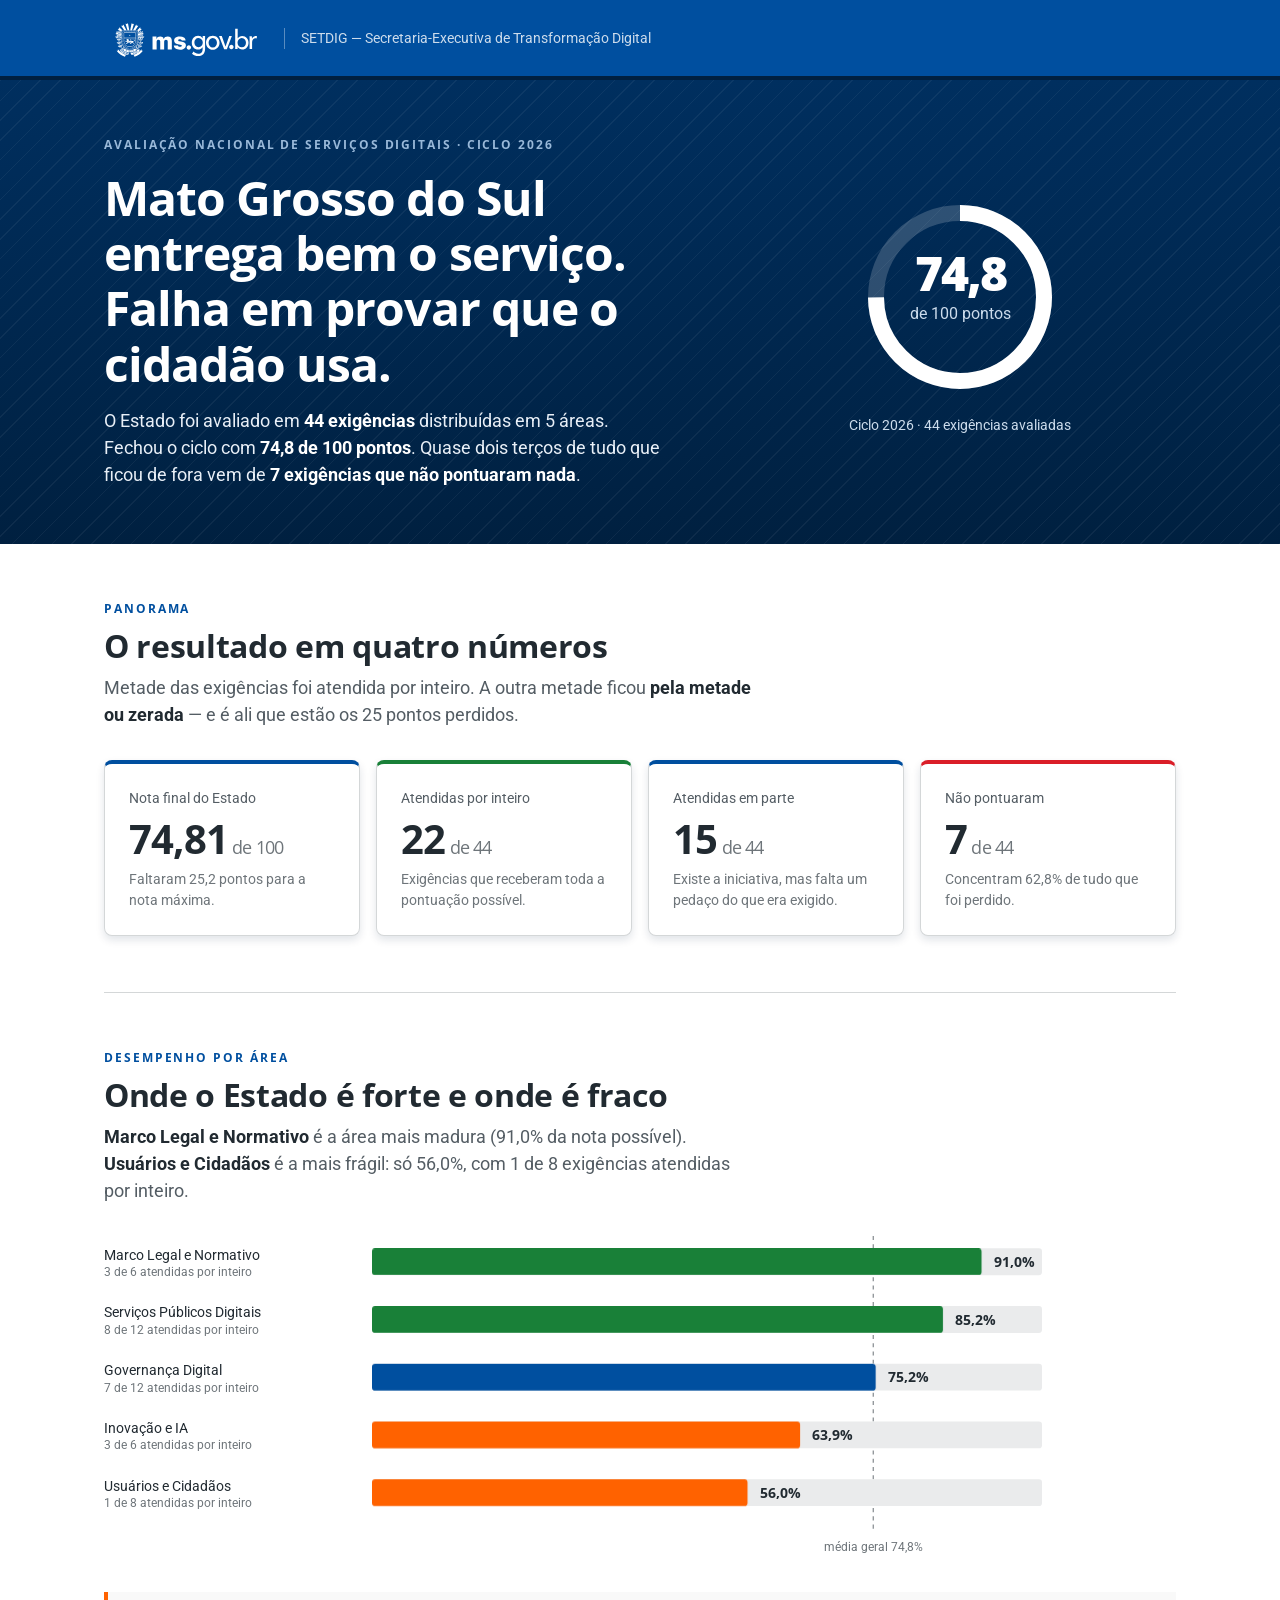
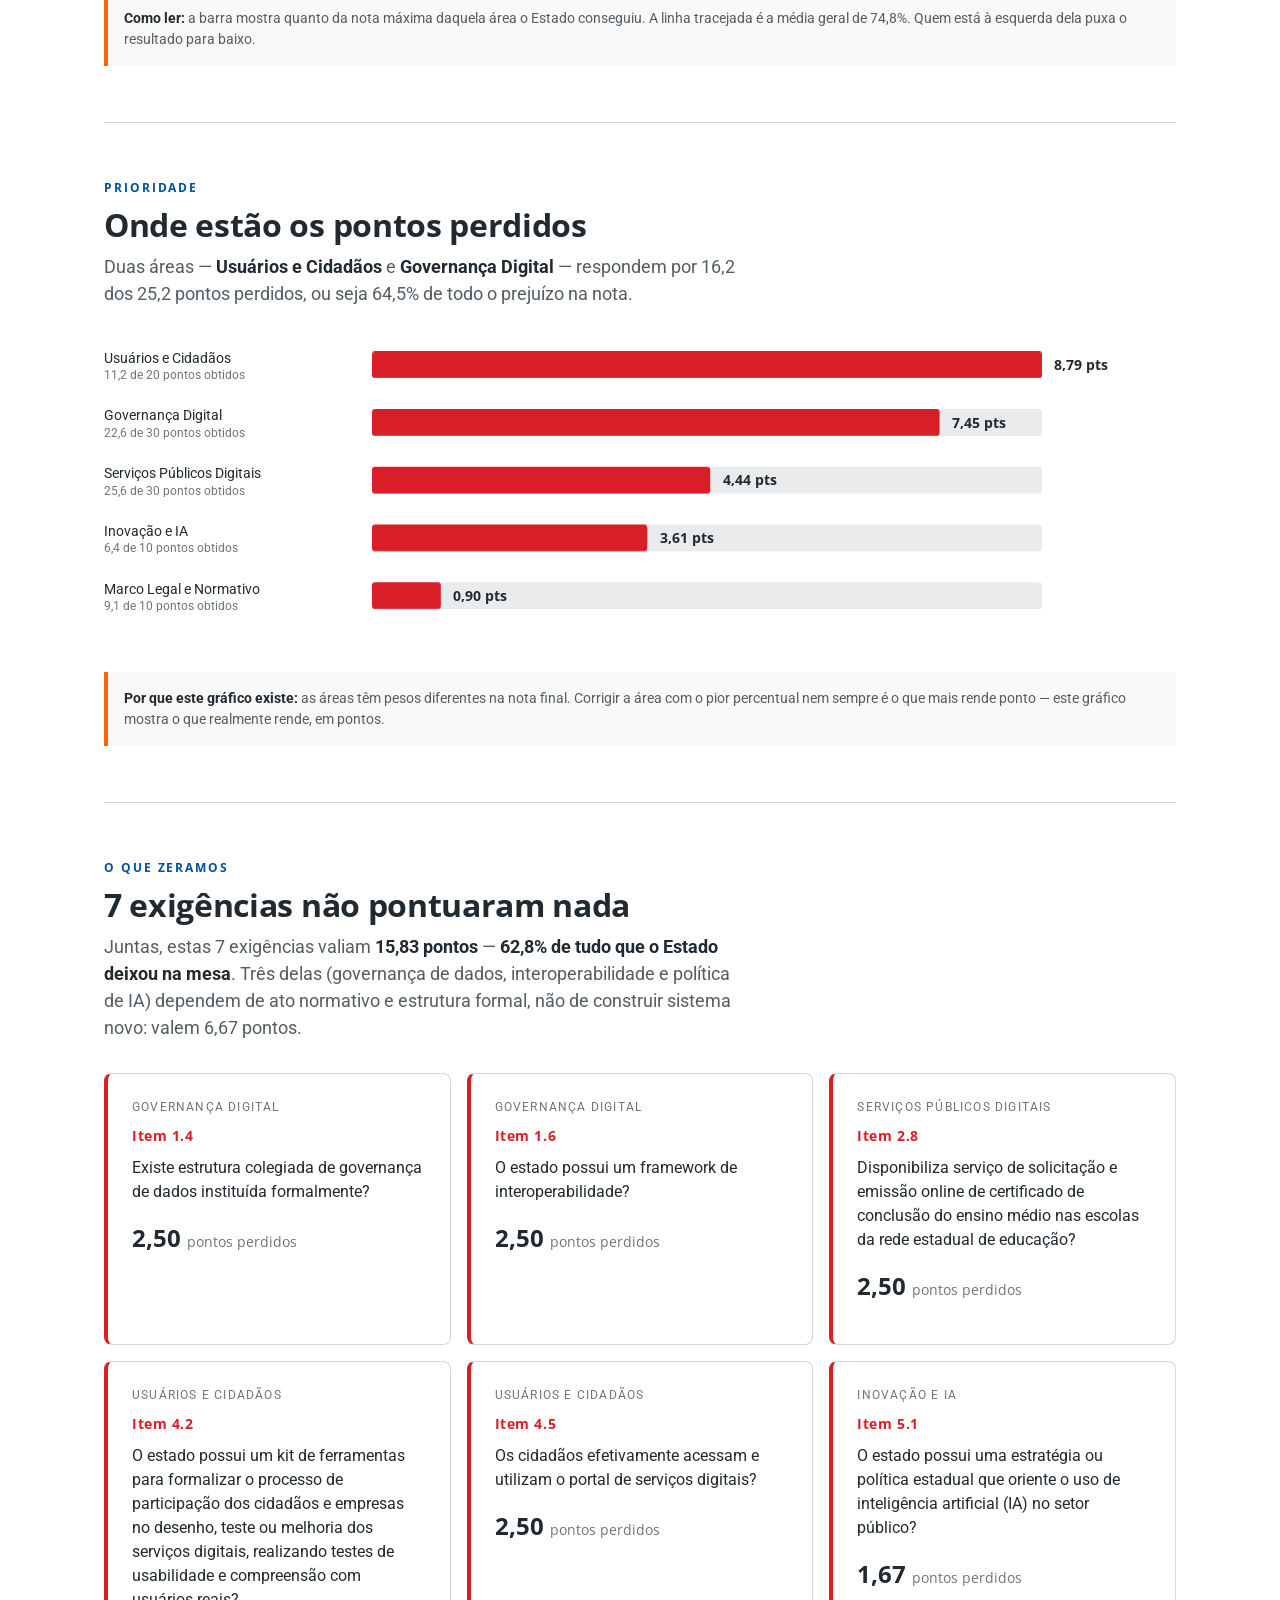
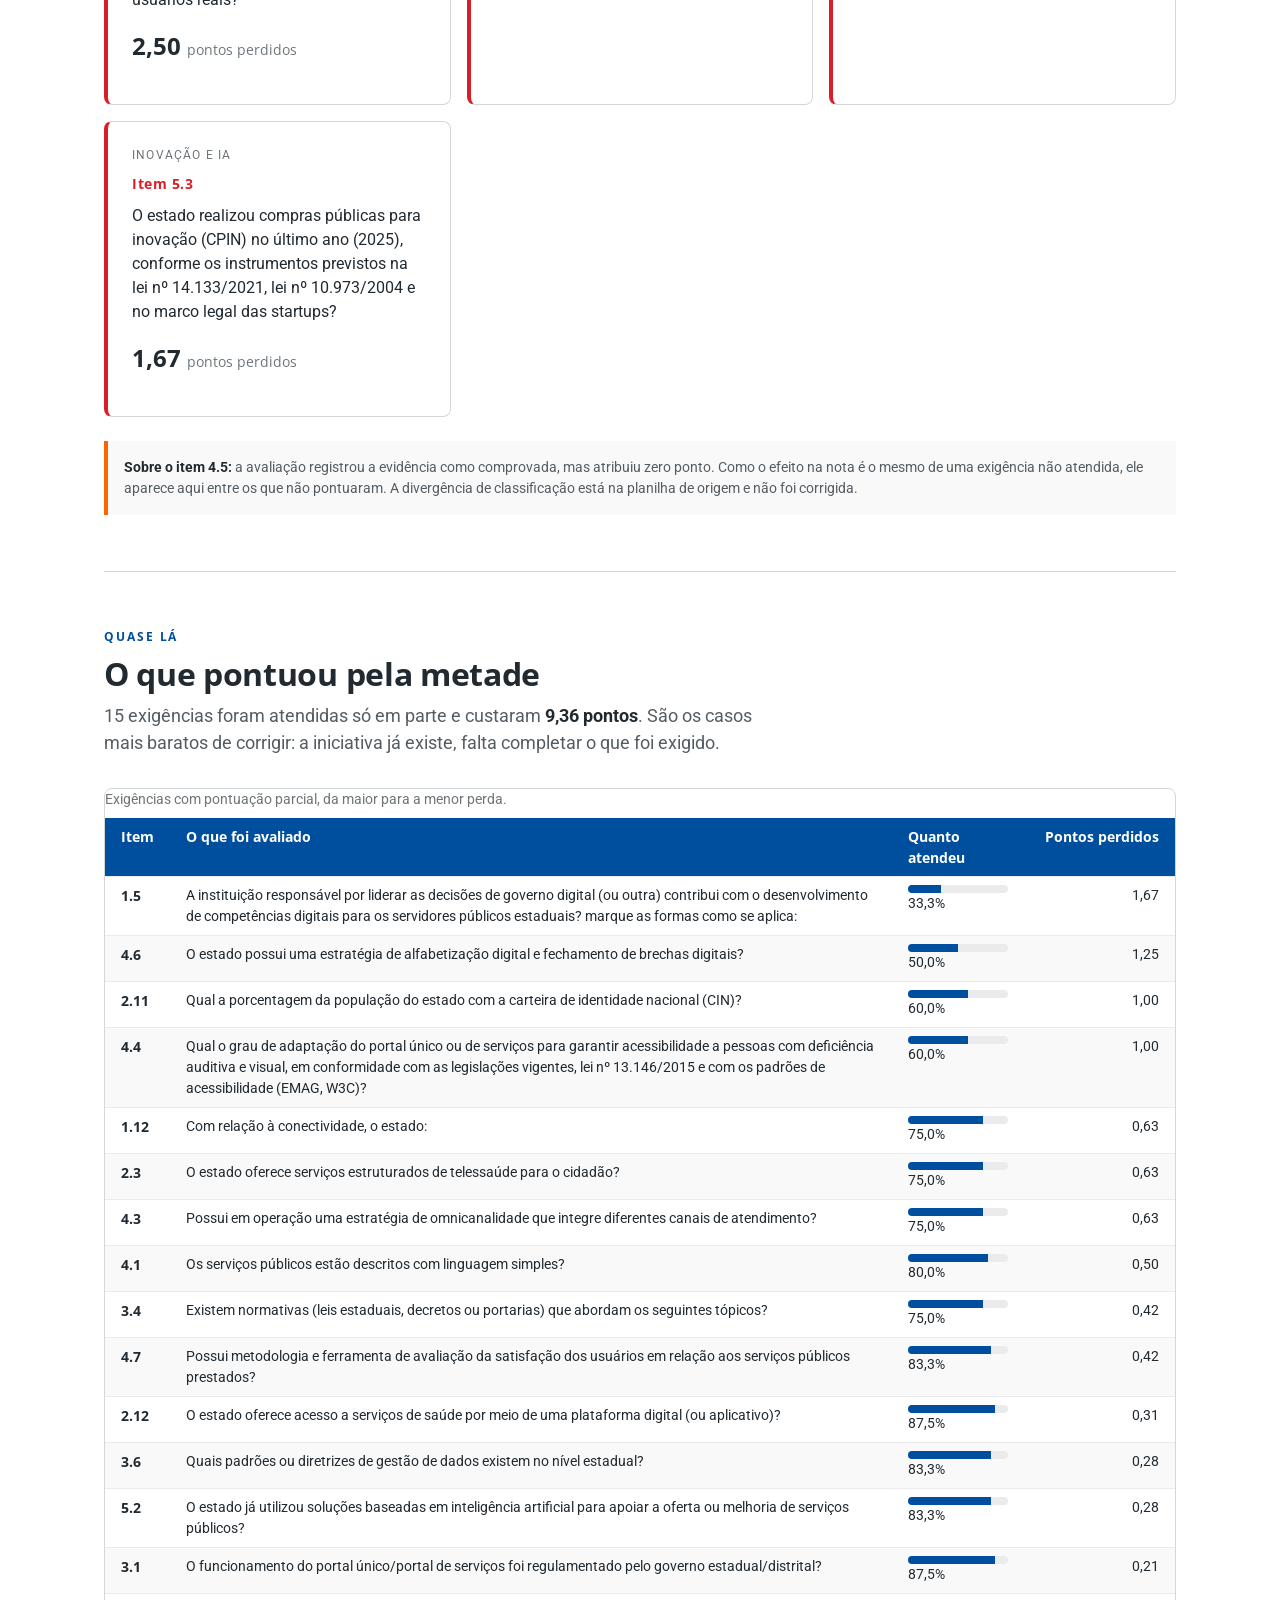
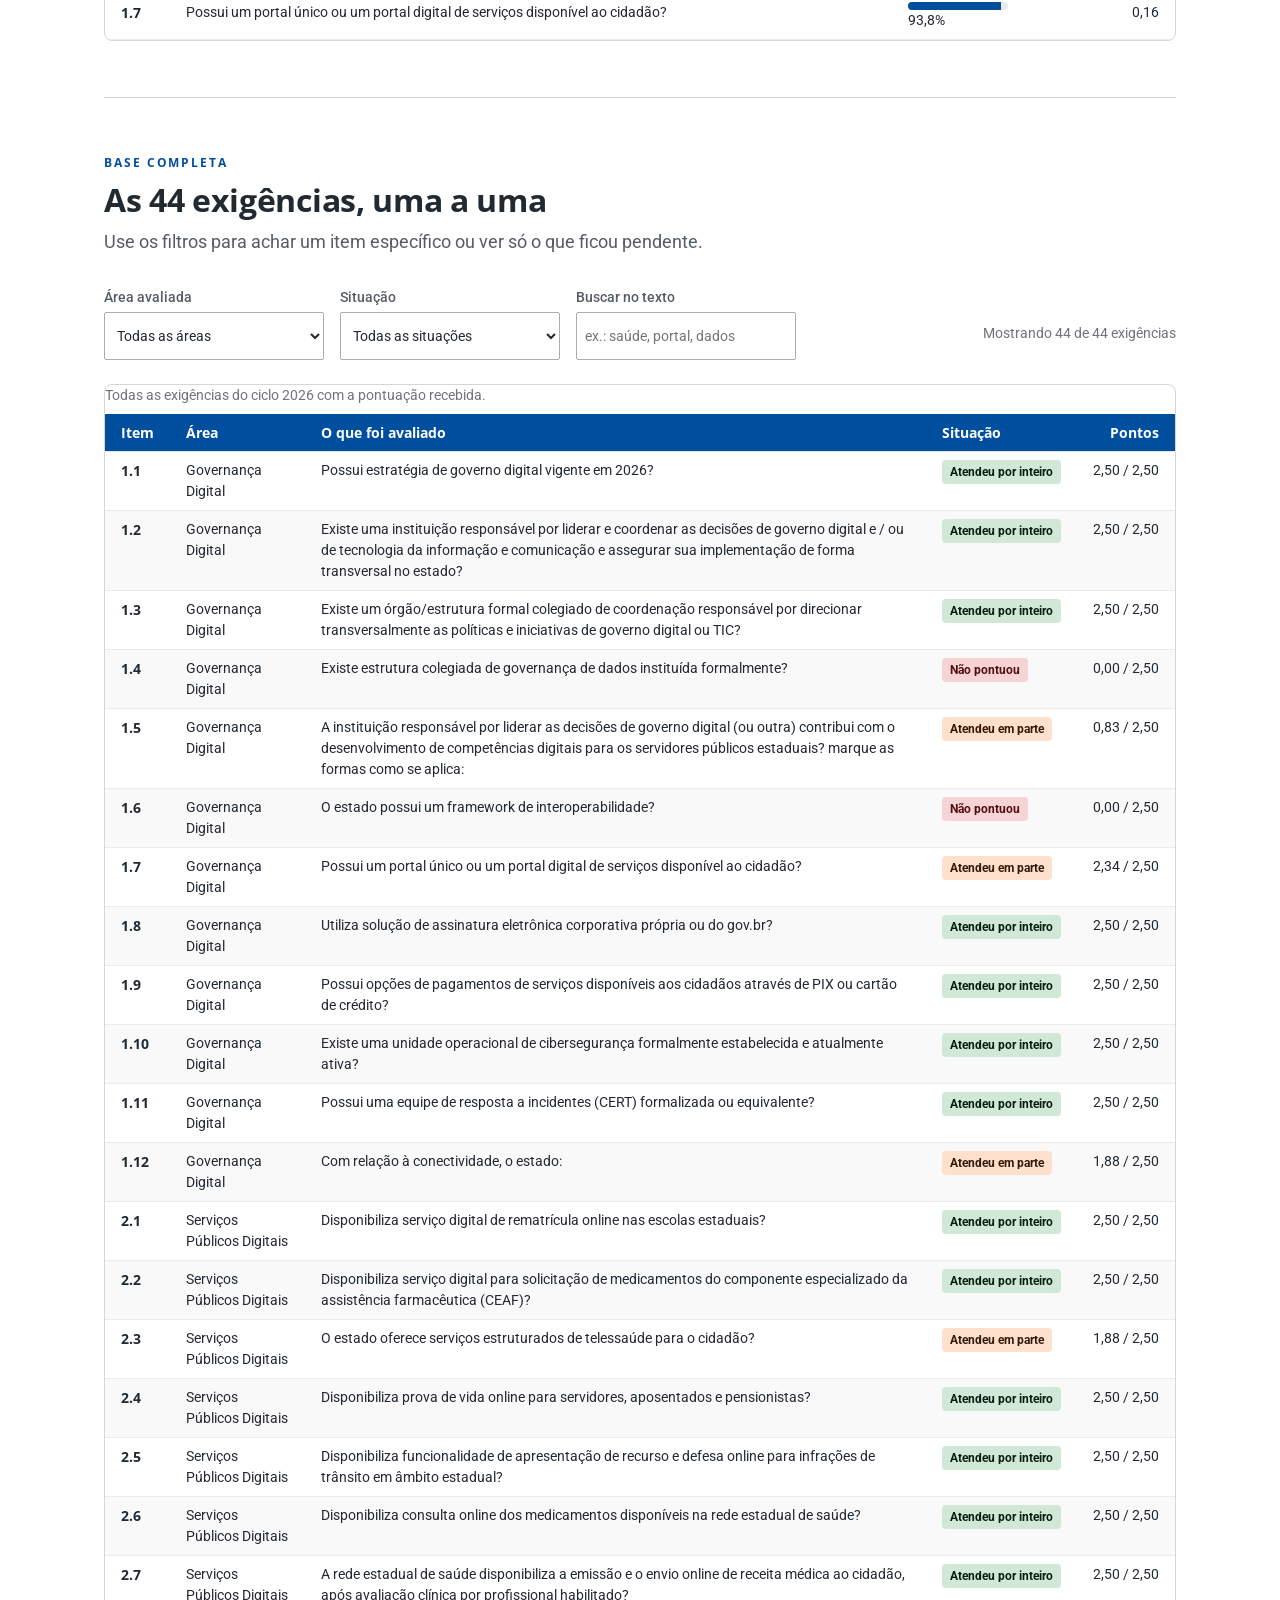
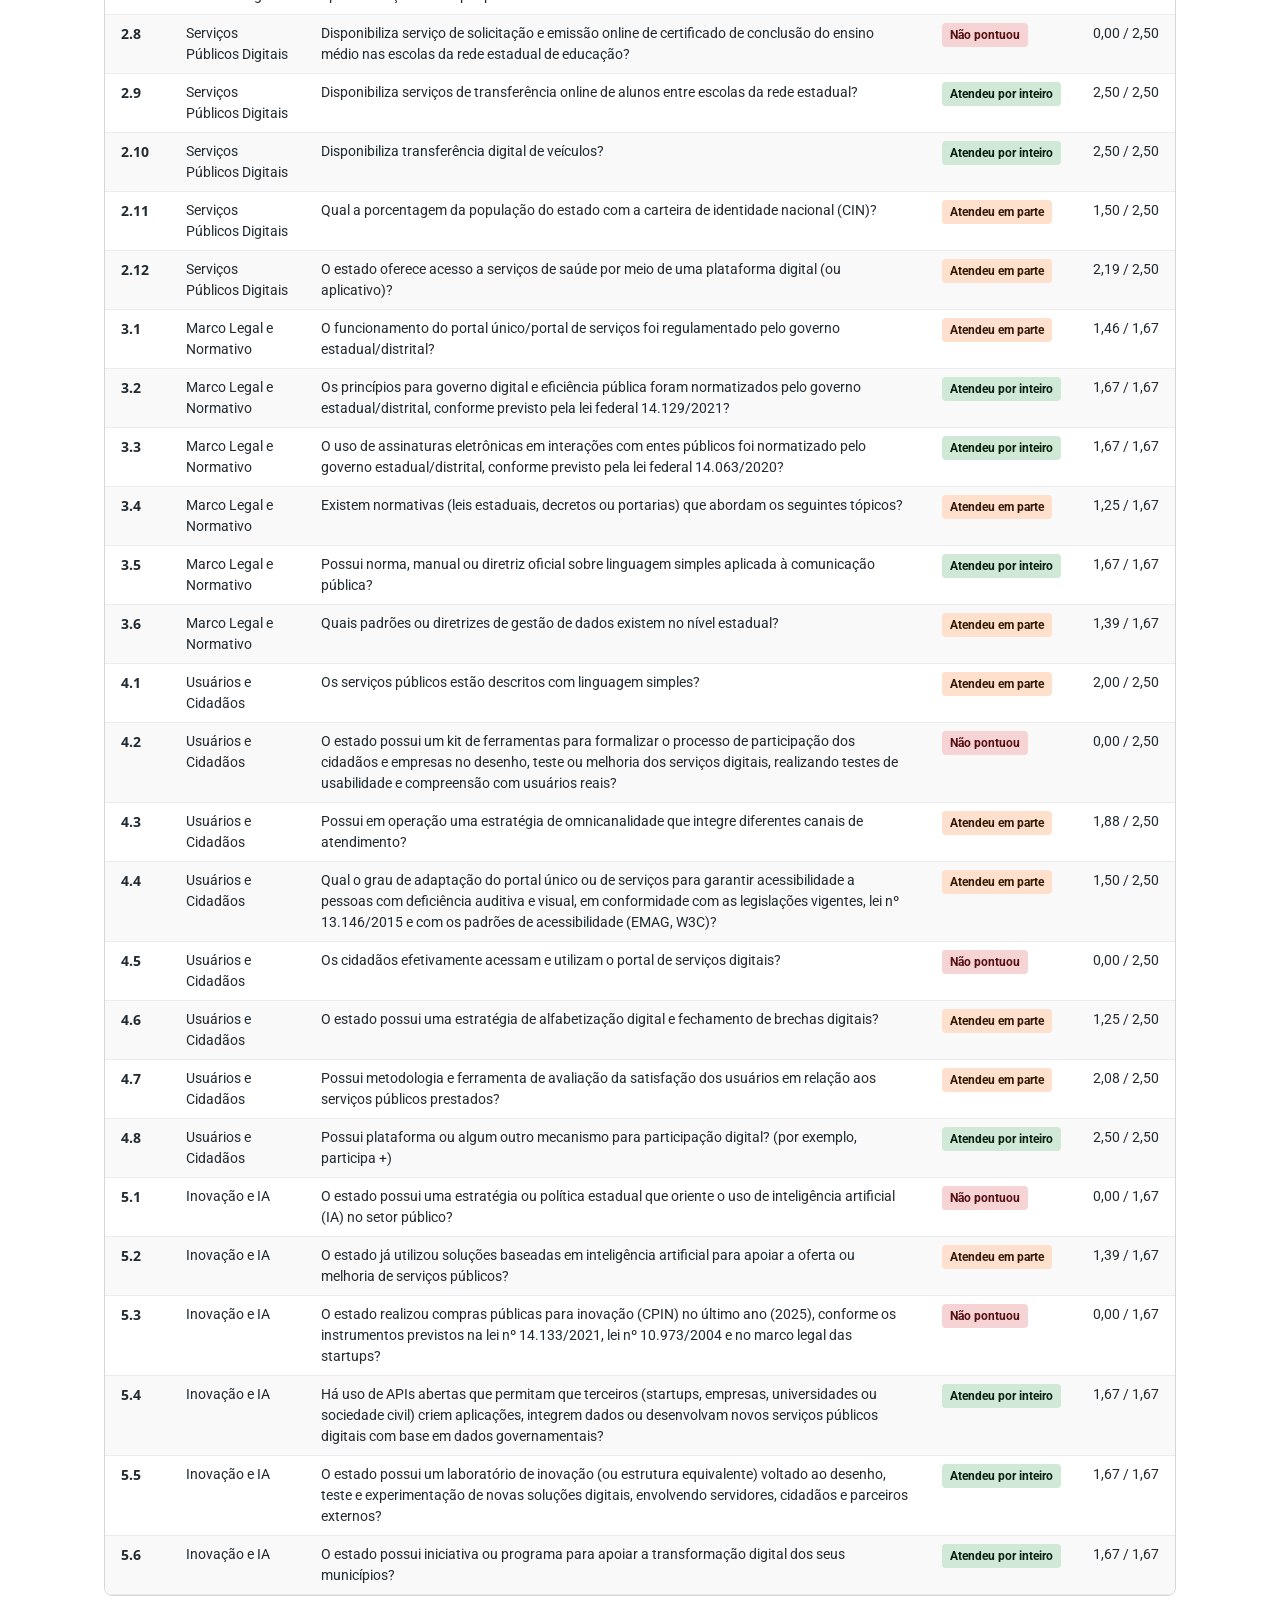
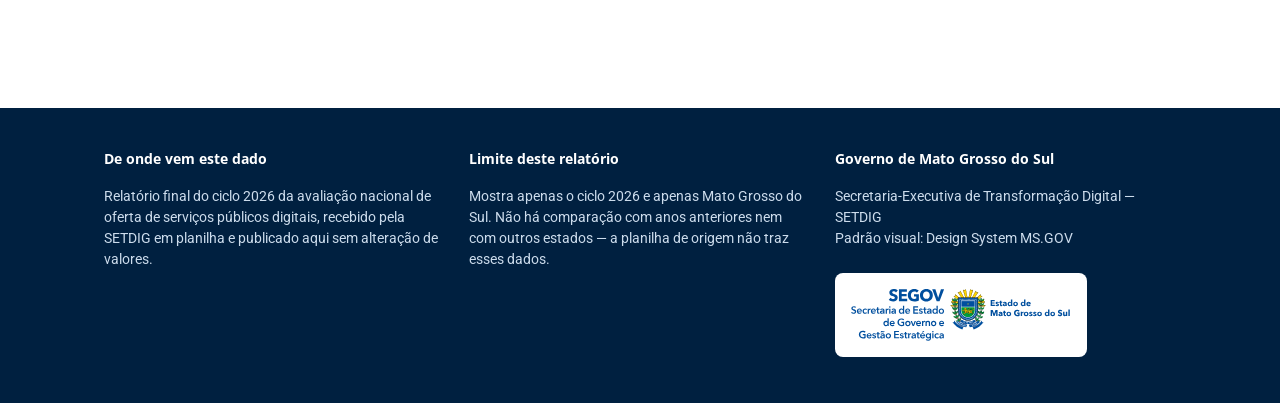
==== index.html @ 5c8b01cf "feat: aplica marcas oficiais do Estado no relatorio Insere a marca do Governo de MS (versao branca) " ====
<!DOCTYPE html>
<html lang="pt-BR">
<head>
<meta charset="utf-8">
<meta name="viewport" content="width=device-width, initial-scale=1">
<title>Serviços digitais de MS em 2026 — resultado por dimensão</title>
<meta name="description" content="Como Mato Grosso do Sul foi avaliado em 2026 no índice de oferta de serviços públicos digitais: nota por dimensão, o que ficou zerado e onde os pontos foram perdidos.">
<link rel="preconnect" href="https://fonts.googleapis.com">
<link rel="preconnect" href="https://fonts.gstatic.com" crossorigin>
<link href="https://fonts.googleapis.com/css2?family=Open+Sans:wght@400;600;700;800&family=Roboto:wght@400;500;700&display=swap" rel="stylesheet">
<link rel="stylesheet" href="assets/styles.css">
</head>
<body>

<a class="skip" href="#conteudo">Ir para o conteúdo</a>

<div class="gov">
  <div class="wrap">
    <img class="logo-ms" src="assets/logo-ms-horizontal.svg"
         alt="Governo do Estado de Mato Grosso do Sul" width="347" height="110">
    <span class="org">SETDIG — Secretaria-Executiva de Transformação Digital</span>
  </div>
</div>

<header class="hero">
  <div class="wrap">
    <div>
      <p class="eyebrow">Avaliação nacional de serviços digitais · Ciclo 2026</p>
      <h1>Mato Grosso do Sul entrega bem o serviço. Falha em provar que o cidadão usa.</h1>
      <p class="lede">O Estado foi avaliado em <strong>44 exigências</strong> distribuídas em 5 áreas.
        Fechou o ciclo com <strong>74,8 de 100 pontos</strong>. Quase dois terços de tudo que ficou de fora
        vem de <strong>7 exigências que não pontuaram nada</strong>.</p>
    </div>
    <div class="score" id="score"></div>
  </div>
</header>

<main id="conteudo" class="wrap">

  <section aria-labelledby="h-panorama">
    <div class="sec-head">
      <p class="kicker">Panorama</p>
      <h2 id="h-panorama">O resultado em quatro números</h2>
      <p class="anchor">Metade das exigências foi atendida por inteiro. A outra metade
        ficou <strong>pela metade ou zerada</strong> — e é ali que estão os 25 pontos perdidos.</p>
    </div>
    <div class="kpis" id="kpis"></div>
  </section>

  <section aria-labelledby="h-dim">
    <div class="sec-head">
      <p class="kicker">Desempenho por área</p>
      <h2 id="h-dim">Onde o Estado é forte e onde é fraco</h2>
      <p class="anchor" id="anchor-dim"></p>
    </div>
    <div id="chart-aproveitamento"></div>
    <p class="note"><strong>Como ler:</strong> a barra mostra quanto da nota máxima daquela área o Estado
      conseguiu. A linha tracejada é a média geral de 74,8%. Quem está à esquerda dela puxa o resultado para baixo.</p>
  </section>

  <section aria-labelledby="h-perda">
    <div class="sec-head">
      <p class="kicker">Prioridade</p>
      <h2 id="h-perda">Onde estão os pontos perdidos</h2>
      <p class="anchor" id="anchor-perda"></p>
    </div>
    <div id="chart-perda"></div>
    <p class="note"><strong>Por que este gráfico existe:</strong> as áreas têm pesos diferentes na nota final.
      Corrigir a área com o pior percentual nem sempre é o que mais rende ponto — este gráfico mostra o que
      realmente rende, em pontos.</p>
  </section>

  <section aria-labelledby="h-zeros">
    <div class="sec-head">
      <p class="kicker">O que zeramos</p>
      <h2 id="h-zeros">7 exigências não pontuaram nada</h2>
      <p class="anchor" id="anchor-zeros"></p>
    </div>
    <div class="zeros" id="zeros"></div>
    <p class="note" id="nota-zeros"></p>
  </section>

  <section aria-labelledby="h-parciais">
    <div class="sec-head">
      <p class="kicker">Quase lá</p>
      <h2 id="h-parciais">O que pontuou pela metade</h2>
      <p class="anchor" id="anchor-parciais"></p>
    </div>
    <div class="table-scroll">
      <table>
        <caption>Exigências com pontuação parcial, da maior para a menor perda.</caption>
        <thead>
          <tr>
            <th scope="col">Item</th>
            <th scope="col">O que foi avaliado</th>
            <th scope="col">Quanto atendeu</th>
            <th scope="col" class="n">Pontos perdidos</th>
          </tr>
        </thead>
        <tbody id="parciais"></tbody>
      </table>
    </div>
  </section>

  <section aria-labelledby="h-todos">
    <div class="sec-head">
      <p class="kicker">Base completa</p>
      <h2 id="h-todos">As 44 exigências, uma a uma</h2>
      <p class="anchor">Use os filtros para achar um item específico ou ver só o que ficou pendente.</p>
    </div>

    <div class="filters">
      <div class="field">
        <label for="f-dim">Área avaliada</label>
        <select id="f-dim"><option value="">Todas as áreas</option></select>
      </div>
      <div class="field">
        <label for="f-status">Situação</label>
        <select id="f-status">
          <option value="">Todas as situações</option>
          <option value="cheio">Atendeu por inteiro</option>
          <option value="parcial">Atendeu em parte</option>
          <option value="zerado">Não pontuou</option>
        </select>
      </div>
      <div class="field">
        <label for="f-busca">Buscar no texto</label>
        <input id="f-busca" type="search" placeholder="ex.: saúde, portal, dados">
      </div>
      <p class="count" id="contador" role="status"></p>
    </div>

    <div class="table-scroll">
      <table>
        <caption>Todas as exigências do ciclo 2026 com a pontuação recebida.</caption>
        <thead>
          <tr>
            <th scope="col">Item</th>
            <th scope="col">Área</th>
            <th scope="col">O que foi avaliado</th>
            <th scope="col">Situação</th>
            <th scope="col" class="n">Pontos</th>
          </tr>
        </thead>
        <tbody id="todos"></tbody>
      </table>
    </div>
  </section>

</main>

<footer>
  <div class="wrap cols">
    <div>
      <p><strong>De onde vem este dado</strong></p>
      <p>Relatório final do ciclo 2026 da avaliação nacional de oferta de serviços públicos digitais,
        recebido pela SETDIG em planilha e publicado aqui sem alteração de valores.</p>
    </div>
    <div>
      <p><strong>Limite deste relatório</strong></p>
      <p>Mostra apenas o ciclo 2026 e apenas Mato Grosso do Sul. Não há comparação com anos anteriores
        nem com outros estados — a planilha de origem não traz esses dados.</p>
    </div>
    <div>
      <p><strong>Governo de Mato Grosso do Sul</strong></p>
      <p>Secretaria-Executiva de Transformação Digital — SETDIG<br>
        Padrão visual: Design System MS.GOV</p>
      <p class="plaque">
        <img src="assets/logo-segov.svg" alt="SEGOV — Secretaria de Estado de Governo e Gestão Estratégica"
             width="402" height="95">
      </p>
    </div>
  </div>
</footer>

<script src="assets/app.js"></script>
</body>
</html>
---- assets/styles.css ----
/* ============================================================
   IOSPD/ABEPTIC 2026 - MS
   Tokens do Design System MS.GOV v2.0.0 (SGD/SETDIG)
   ============================================================ */

:root {
  /* Marca */
  --primary-100: #CCDCEC;
  --primary-200: #99B9D9;
  --primary-300: #6695C5;
  --primary-500: #004F9F;
  --primary-600: #002F5F;
  --primary-700: #002040;

  /* Superficies e texto */
  --bg-default: #FFFFFF;
  --bg-muted: #F9F9F9;
  --bg-subtle: #EAEBEC;
  --content-primary: #212A31;
  --content-secondary: #545D64;
  --content-tertiary: #6E757A;
  --border-default: #D4D7D8;
  --border-strong: #A9AEB1;

  /* Semanticas */
  --success: #198038;
  --warning: #FF6200;
  --error: #DA1E28;
  --info: #067BCC;
  --focus: #0D99F7;

  /* Tipografia */
  --font-display: "Open Sans", system-ui, sans-serif;
  --font-body: "Roboto", system-ui, sans-serif;

  /* Elevacao e forma */
  --shadow-4: 0 4px 8px rgba(0, 32, 64, .12);
  --shadow-12: 0 12px 24px rgba(0, 32, 64, .18);
  --radius-btn: 4px;
  --radius-card: 8px;

  /* Grid */
  --max: 1120px;
}

*, *::before, *::after { box-sizing: border-box; }

html { scroll-behavior: smooth; }

body {
  margin: 0;
  font-family: var(--font-body);
  font-size: 16px;
  line-height: 1.5;
  color: var(--content-primary);
  background: var(--bg-default);
  -webkit-font-smoothing: antialiased;
}

h1, h2, h3, .num { font-family: var(--font-display); font-weight: 700; }
h2 { font-size: 32px; line-height: 1.25; margin: 0 0 8px; letter-spacing: -.01em; }
h3 { font-size: 20px; line-height: 1.4; margin: 0 0 8px; }
p { margin: 0 0 16px; }

a { color: var(--primary-500); }
a:focus-visible, button:focus-visible, input:focus-visible, select:focus-visible, [tabindex]:focus-visible {
  outline: 3px solid var(--focus);
  outline-offset: 2px;
}

.wrap { max-width: var(--max); margin: 0 auto; padding: 0 24px; }

.skip {
  position: absolute; left: -9999px; top: 0; z-index: 10;
  background: var(--primary-700); color: #fff; padding: 8px 16px;
}
.skip:focus { left: 8px; top: 8px; }

/* ---------- Faixa institucional ---------- */
.gov {
  background: var(--primary-500);
  color: #fff;
  border-bottom: 4px solid var(--primary-700);
}
.gov .wrap {
  min-height: 72px; padding-top: 12px; padding-bottom: 12px;
  display: flex; align-items: center; gap: 16px; flex-wrap: wrap;
}
/* A marca do Estado ja vem em branco no arquivo - fica sobre o azul institucional. */
.logo-ms { height: 52px; width: auto; display: block; }
.gov .org {
  font-size: 14px; color: var(--primary-100);
  padding-left: 16px; border-left: 1px solid rgba(255, 255, 255, .35);
}

/* ---------- Hero ---------- */
.hero {
  background: linear-gradient(180deg, var(--primary-600) 0%, var(--primary-700) 100%);
  color: #fff;
  position: relative;
  overflow: hidden;
}
.hero::after {
  content: "";
  position: absolute; inset: 0;
  background-image: repeating-linear-gradient(-45deg, rgba(255,255,255,.05) 0 1px, transparent 1px 14px);
  pointer-events: none;
}
.hero .wrap {
  position: relative; z-index: 1;
  padding-top: 56px; padding-bottom: 56px;
  display: grid; grid-template-columns: minmax(0, 1.35fr) minmax(0, 1fr);
  gap: 56px; align-items: center;
}
.eyebrow {
  font-family: var(--font-display); font-weight: 700; font-size: 12px;
  letter-spacing: .16em; text-transform: uppercase; color: var(--primary-200);
  margin: 0 0 16px;
}
.hero h1 {
  font-size: clamp(32px, 4.4vw, 48px); line-height: 1.15;
  margin: 0 0 16px; letter-spacing: -.02em;
}
.hero .lede { font-size: 18px; color: #E8EFF7; margin: 0; max-width: 56ch; }
.hero .lede strong { color: #fff; }

.score { text-align: center; }
.score .ring { display: block; margin: 0 auto; max-width: 100%; height: auto; }
.score .caption { font-size: 14px; color: var(--primary-100); margin: 8px 0 0; }

/* ---------- Secoes ---------- */
section { padding: 56px 0; border-top: 1px solid var(--border-default); }
section:first-of-type { border-top: 0; }
.sec-head { max-width: 72ch; margin-bottom: 32px; }
.sec-head .kicker {
  font-family: var(--font-display); font-weight: 700; font-size: 12px;
  letter-spacing: .16em; text-transform: uppercase; color: var(--primary-500);
  margin: 0 0 8px;
}
.anchor { font-size: 18px; color: var(--content-secondary); margin: 0; }
.anchor strong { color: var(--content-primary); }

.note {
  border-left: 4px solid var(--warning);
  background: var(--bg-muted);
  padding: 16px;
  font-size: 14px; color: var(--content-secondary);
  margin: 24px 0 0;
}
.note strong { color: var(--content-primary); }

/* ---------- KPIs ---------- */
.kpis { display: grid; grid-template-columns: repeat(4, 1fr); gap: 16px; }
.kpi {
  background: var(--bg-default);
  border: 1px solid var(--border-default);
  border-top: 4px solid var(--primary-500);
  border-radius: var(--radius-card);
  padding: 24px;
  box-shadow: var(--shadow-4);
}
.kpi.is-good { border-top-color: var(--success); }
.kpi.is-bad { border-top-color: var(--error); }
.kpi .label { font-size: 14px; color: var(--content-secondary); margin: 0 0 8px; }
.kpi .num { font-size: 40px; line-height: 1.1; letter-spacing: -.02em; display: block; }
.kpi .num small { font-size: 18px; font-weight: 400; color: var(--content-tertiary); }
.kpi .hint { font-size: 14px; color: var(--content-tertiary); margin: 8px 0 0; }

/* ---------- Graficos ---------- */
.chart { width: 100%; height: auto; display: block; }
.chart text { font-family: var(--font-body); }
.chart .lbl { font-size: 14px; fill: var(--content-primary); }
.chart .val { font-family: var(--font-display); font-weight: 700; font-size: 14px; fill: var(--content-primary); }
.chart .sub { font-size: 12px; fill: var(--content-tertiary); }
.chart .track { fill: var(--bg-subtle); }
.chart .ref { stroke: var(--content-tertiary); stroke-width: 1; stroke-dasharray: 4 4; }
.chart .ref-lbl { font-size: 12px; fill: var(--content-tertiary); }

.bar { transform-origin: left center; animation: grow .7s cubic-bezier(.22,.61,.36,1) both; }
@keyframes grow { from { transform: scaleX(0); } to { transform: scaleX(1); } }
@keyframes rise { from { opacity: 0; transform: translateY(12px); } to { opacity: 1; transform: none; } }

.legend { display: flex; flex-wrap: wrap; gap: 16px; margin-top: 16px; font-size: 14px; color: var(--content-secondary); }
.legend span { display: inline-flex; align-items: center; gap: 8px; }
.swatch { width: 14px; height: 14px; border-radius: 2px; display: inline-block; }

/* ---------- Cards dos zerados ---------- */
.zeros { display: grid; grid-template-columns: repeat(auto-fill, minmax(320px, 1fr)); gap: 16px; }
.zero {
  border: 1px solid var(--border-default);
  border-left: 4px solid var(--error);
  border-radius: var(--radius-card);
  padding: 24px; background: var(--bg-default);
}
.zero .code {
  font-family: var(--font-display); font-weight: 700; font-size: 14px;
  color: var(--error); letter-spacing: .04em;
}
.zero .dim { font-size: 12px; text-transform: uppercase; letter-spacing: .1em; color: var(--content-tertiary); margin: 0 0 8px; }
.zero p.q { font-size: 16px; margin: 8px 0 16px; }
.zero .lost { font-family: var(--font-display); font-weight: 700; font-size: 24px; color: var(--content-primary); }
.zero .lost small { font-size: 14px; font-weight: 400; color: var(--content-tertiary); }

/* ---------- Tabelas ---------- */
.table-scroll { overflow-x: auto; border: 1px solid var(--border-default); border-radius: var(--radius-card); }
table { width: 100%; border-collapse: collapse; font-size: 14px; min-width: 720px; }
caption { text-align: left; font-size: 14px; color: var(--content-tertiary); padding: 0 0 8px; }
th, td { padding: 8px 16px; text-align: left; vertical-align: top; border-bottom: 1px solid var(--bg-subtle); }
thead th {
  background: var(--primary-500); color: #fff; font-family: var(--font-display);
  font-weight: 700; font-size: 14px; position: sticky; top: 0;
}
tbody tr:nth-child(even) { background: var(--bg-muted); }
td.n, th.n { text-align: right; font-variant-numeric: tabular-nums; white-space: nowrap; }
td.code { font-family: var(--font-display); font-weight: 700; white-space: nowrap; }

.minibar { display: block; width: 100px; height: 8px; background: var(--bg-subtle); border-radius: 4px; overflow: hidden; }
.minibar i { display: block; height: 100%; background: var(--primary-500); }

.tag {
  display: inline-flex; align-items: center; height: 24px; padding: 0 8px;
  border-radius: var(--radius-btn); font-size: 12px; font-weight: 700;
  font-family: var(--font-body); white-space: nowrap;
}
.tag-cheio { background: #D0E8D6; color: #08210F; }
.tag-parcial { background: #FFE0CC; color: #331A09; }
.tag-zerado { background: #F6D3D5; color: #540F12; }

/* ---------- Filtros ---------- */
.filters { display: flex; flex-wrap: wrap; gap: 16px; margin-bottom: 24px; align-items: flex-end; }
.field { display: flex; flex-direction: column; gap: 4px; }
.field label { font-size: 14px; font-weight: 500; color: var(--content-secondary); }
.field select, .field input {
  height: 48px; min-width: 220px; padding: 0 8px;
  border: 1px solid var(--border-strong); border-radius: 2px;
  font-family: var(--font-body); font-size: 14px; color: var(--content-primary);
  background: #fff;
}
.count { font-size: 14px; color: var(--content-tertiary); margin-left: auto; }

/* ---------- Rodape ---------- */
footer {
  background: var(--primary-700); color: var(--primary-100);
  padding: 40px 0; font-size: 14px; margin-top: 56px;
}
footer strong { color: #fff; font-family: var(--font-display); }
footer a { color: #fff; }
footer .cols { display: grid; grid-template-columns: repeat(auto-fit, minmax(240px, 1fr)); gap: 24px; }
/* O brasao da SEGOV e colorido sobre claro - placa branca garante contraste no rodape azul. */
.plaque {
  background: #fff; border-radius: var(--radius-card);
  padding: 16px; display: inline-block; margin: 8px 0 0; max-width: 100%;
}
.plaque img { display: block; width: 220px; max-width: 100%; height: auto; }

/* ---------- Responsivo ---------- */
@media (max-width: 900px) {
  .hero .wrap { grid-template-columns: 1fr; gap: 32px; padding-top: 40px; padding-bottom: 40px; }
  .logo-ms { height: 40px; }
  .gov .org { padding-left: 0; border-left: 0; }
  .kpis { grid-template-columns: repeat(2, 1fr); }
  h2 { font-size: 24px; }
}
@media (max-width: 560px) {
  .kpis { grid-template-columns: 1fr; }
  .wrap { padding: 0 16px; }
  .count { margin-left: 0; }
  .field { width: 100%; }
  .field select, .field input { min-width: 100%; }
}

@media (prefers-reduced-motion: reduce) {
  *, *::before, *::after { animation-duration: .001ms !important; transition-duration: .001ms !important; }
  html { scroll-behavior: auto; }
}

@media print {
  .gov, footer { -webkit-print-color-adjust: exact; print-color-adjust: exact; }
  .filters { display: none; }
  section { page-break-inside: avoid; }
}
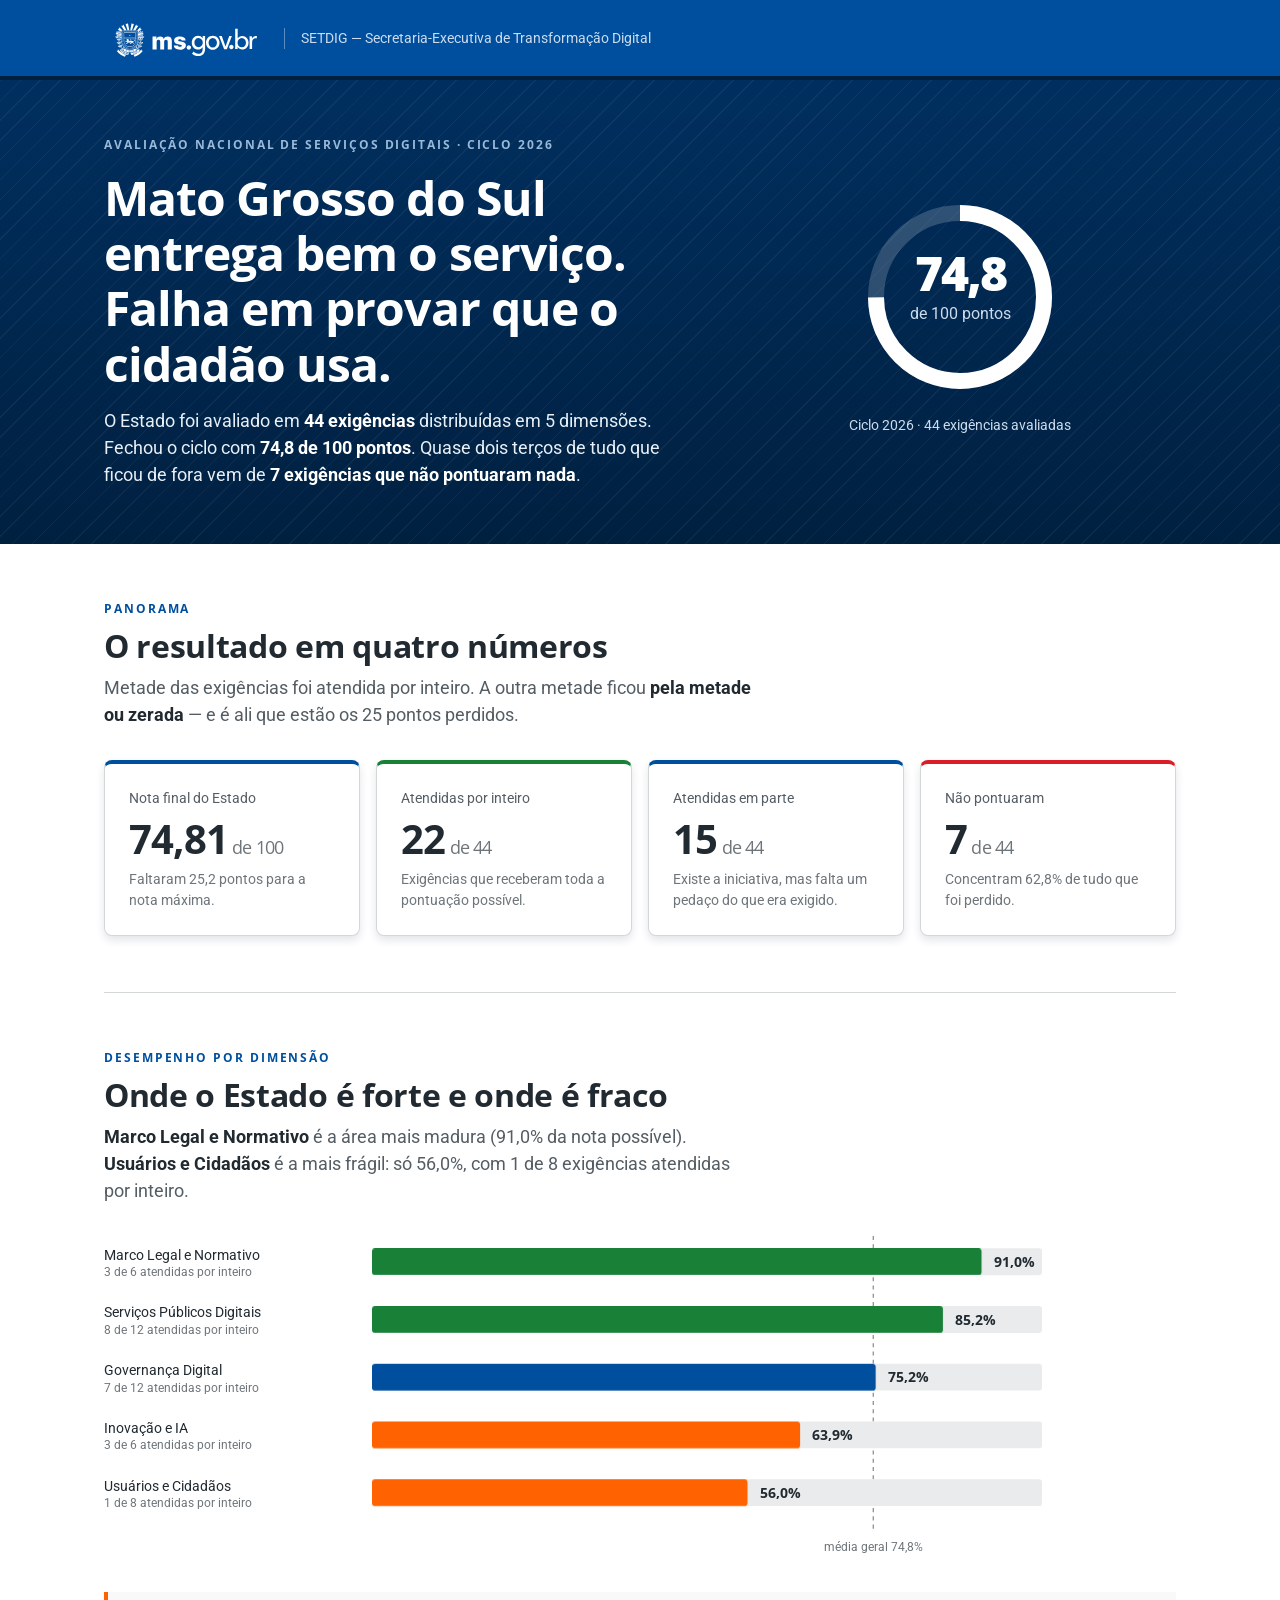
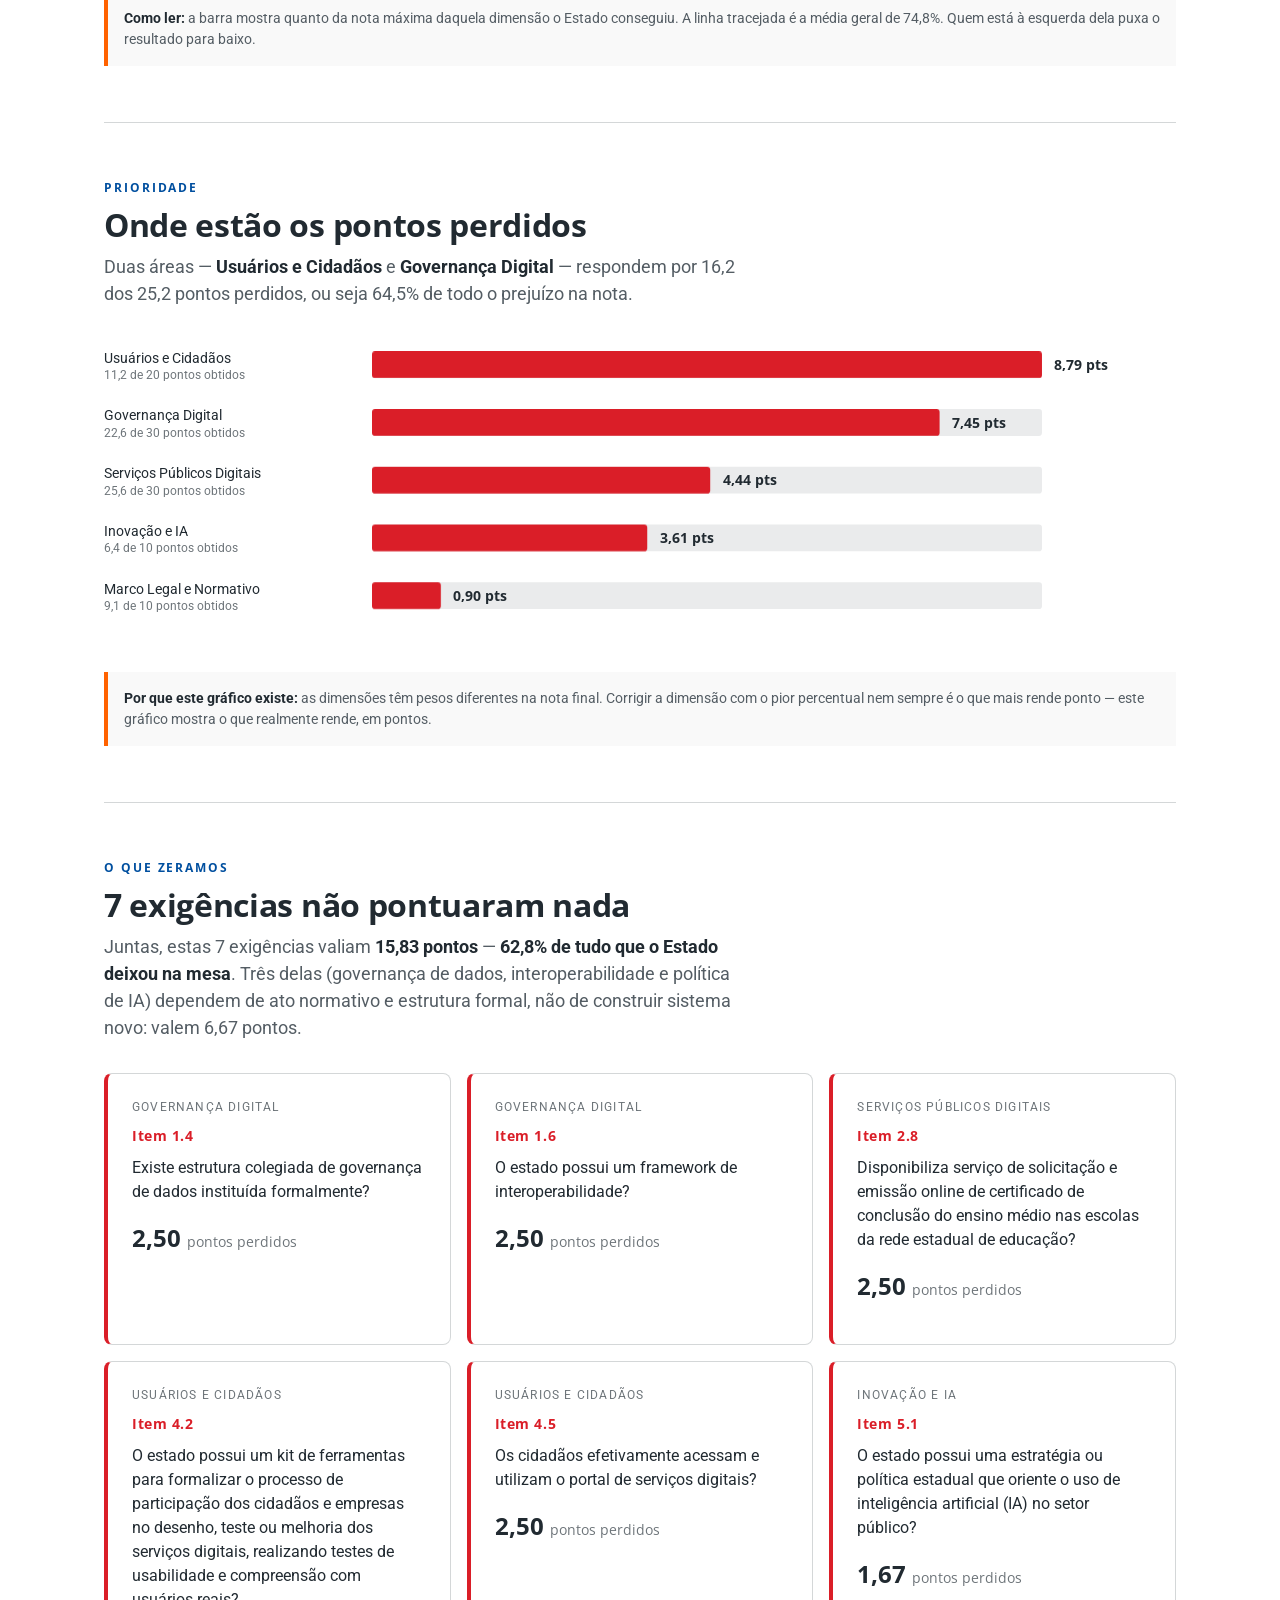
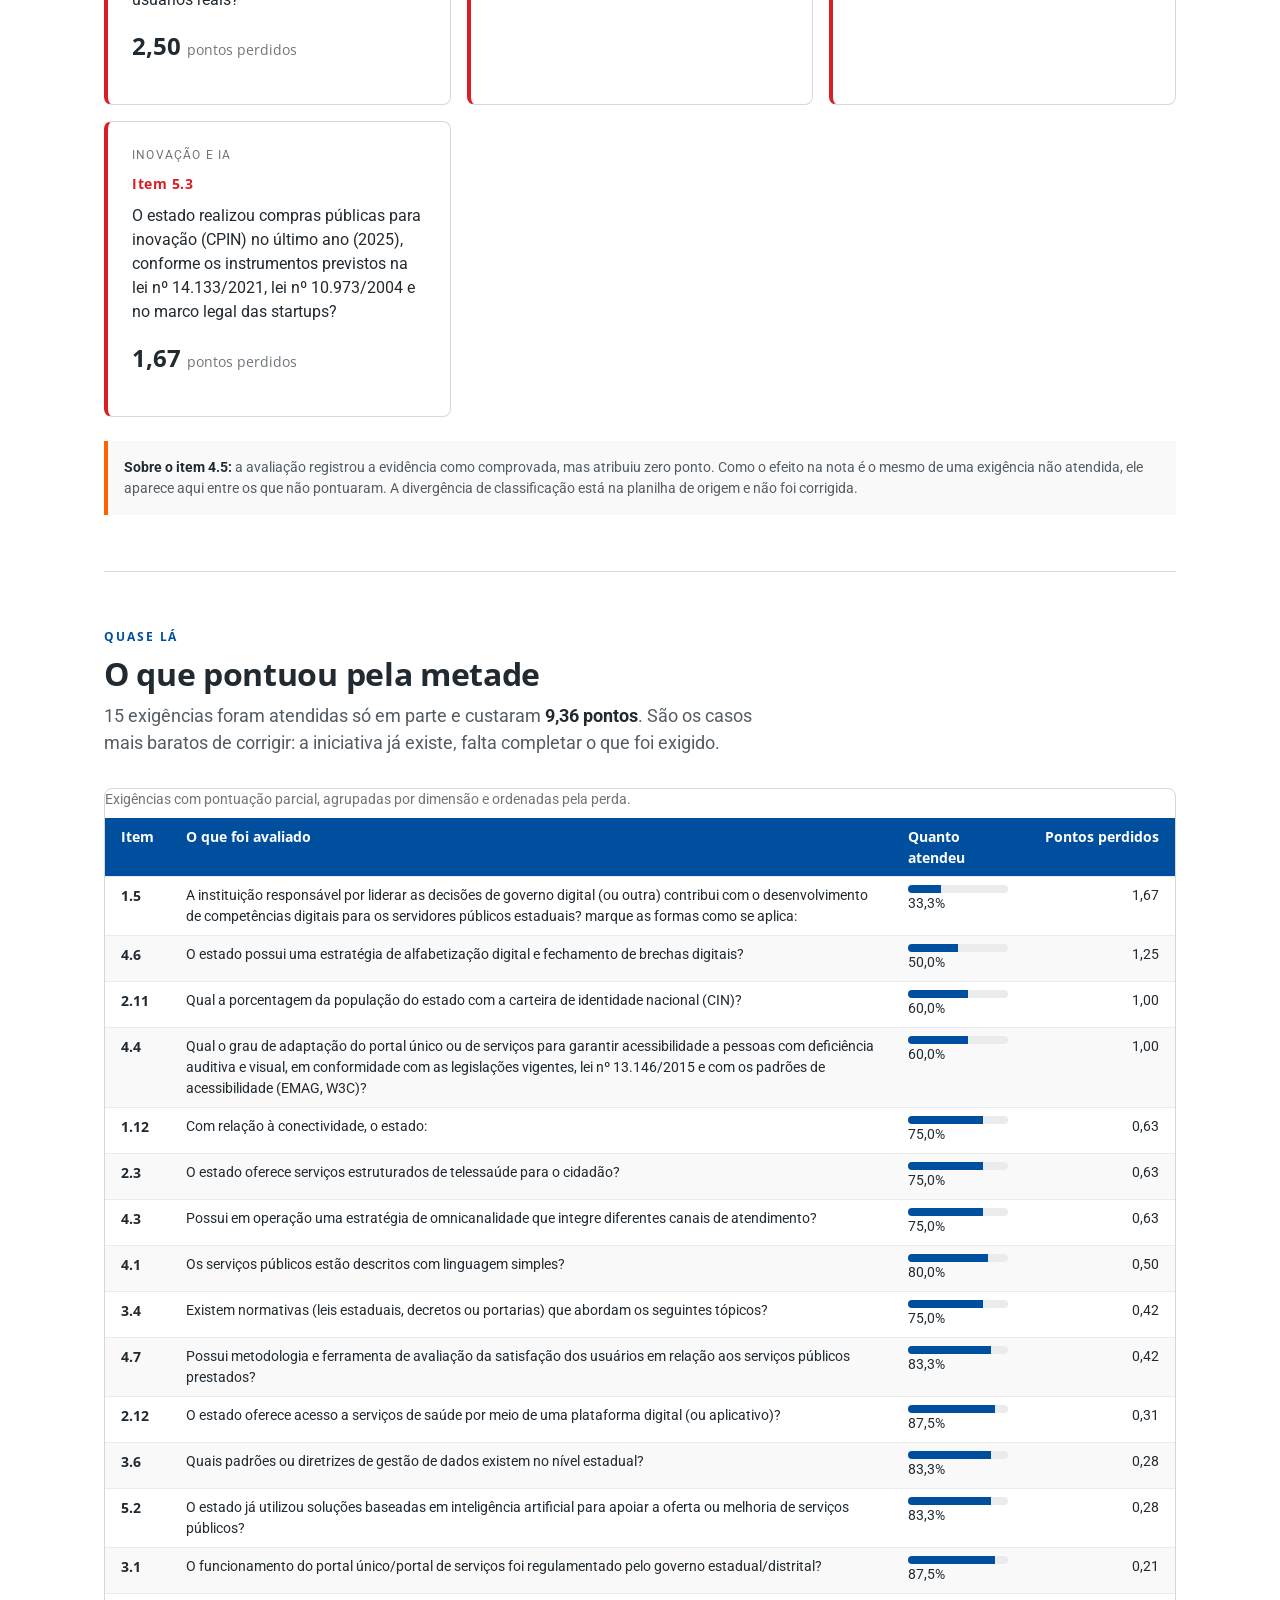
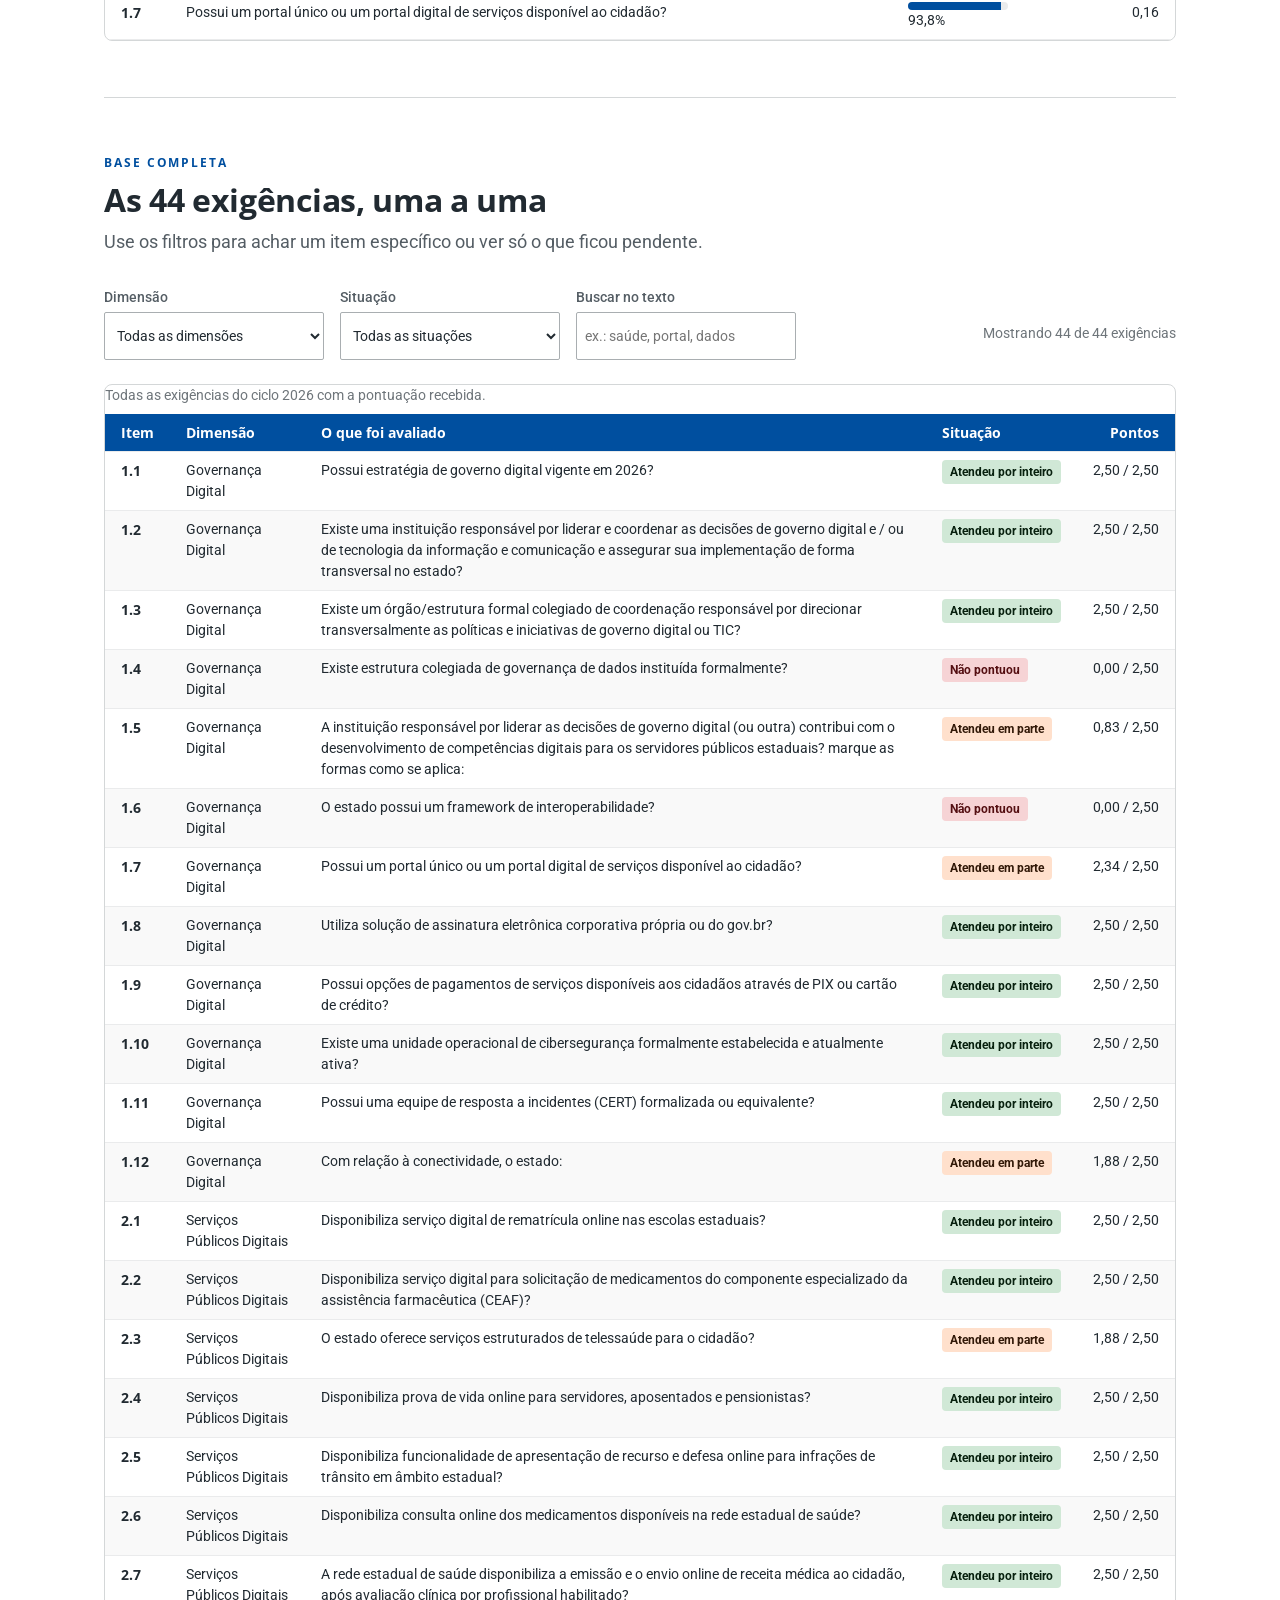
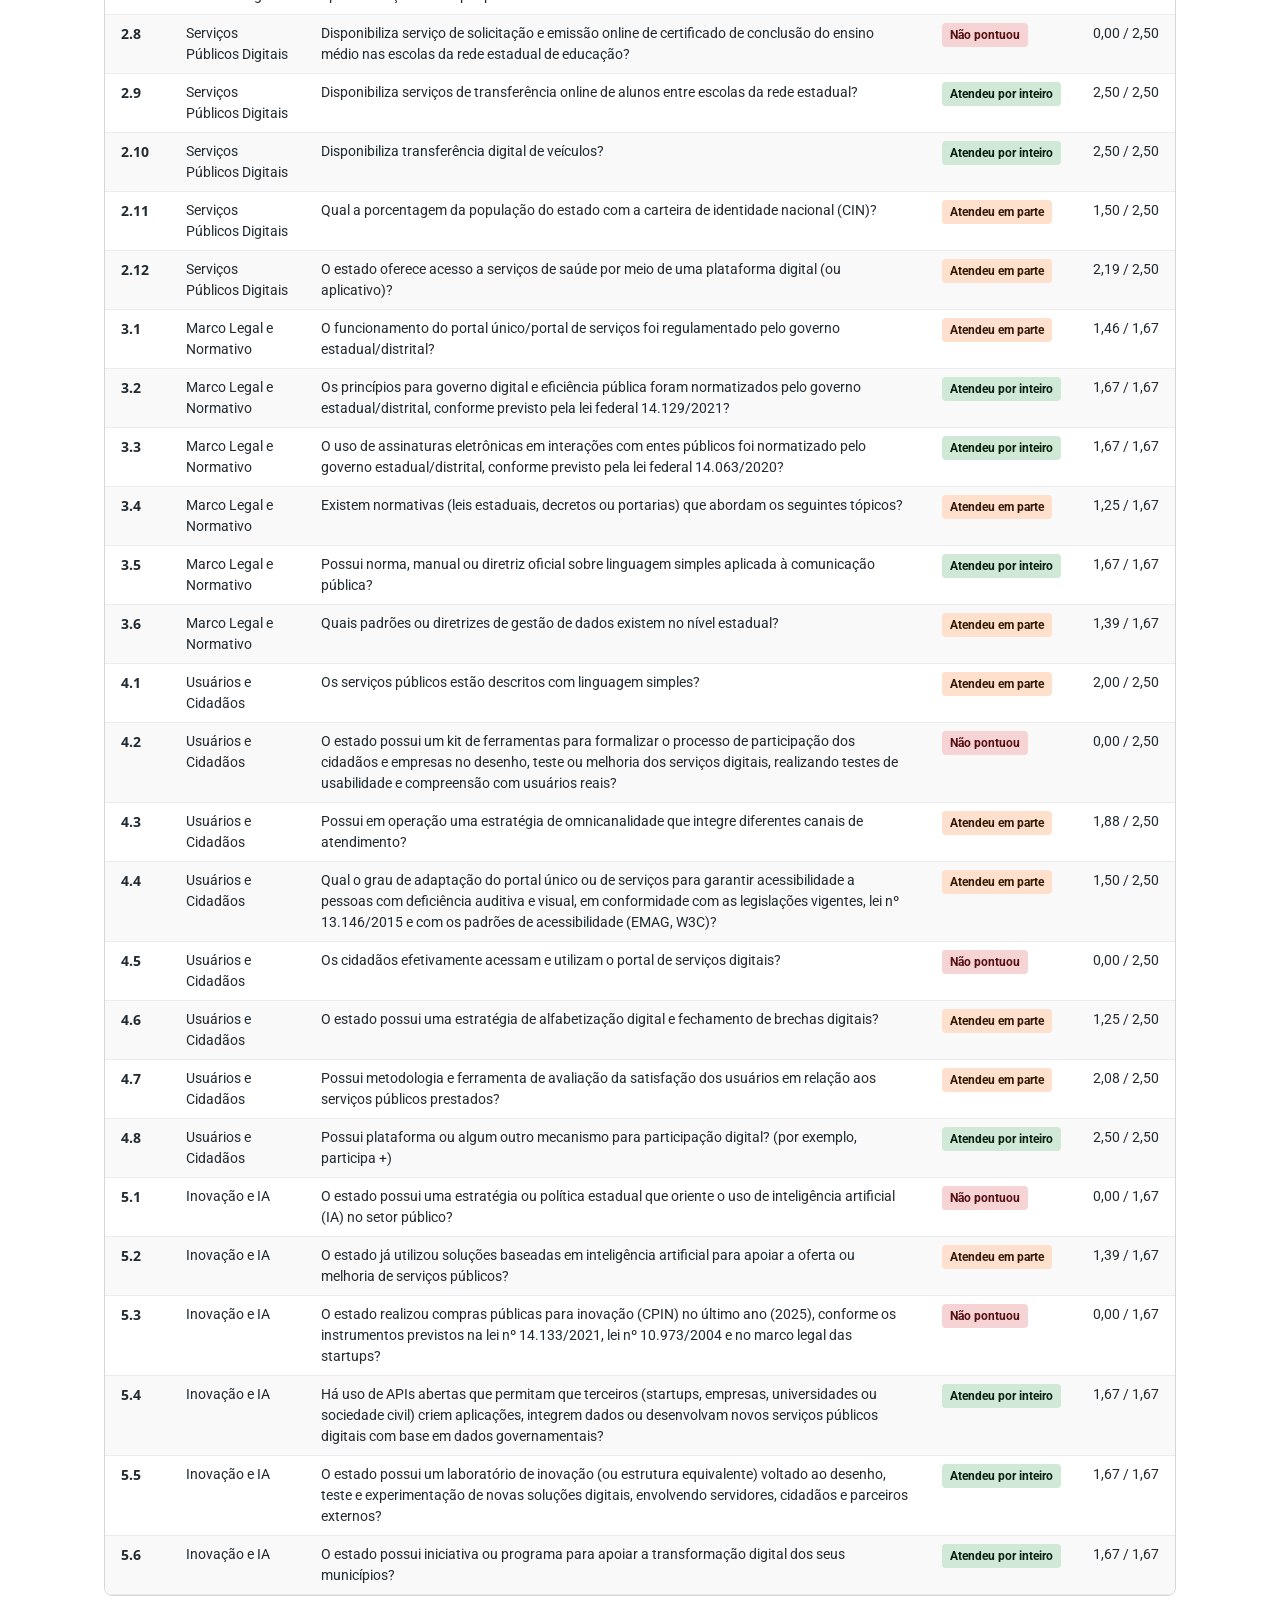
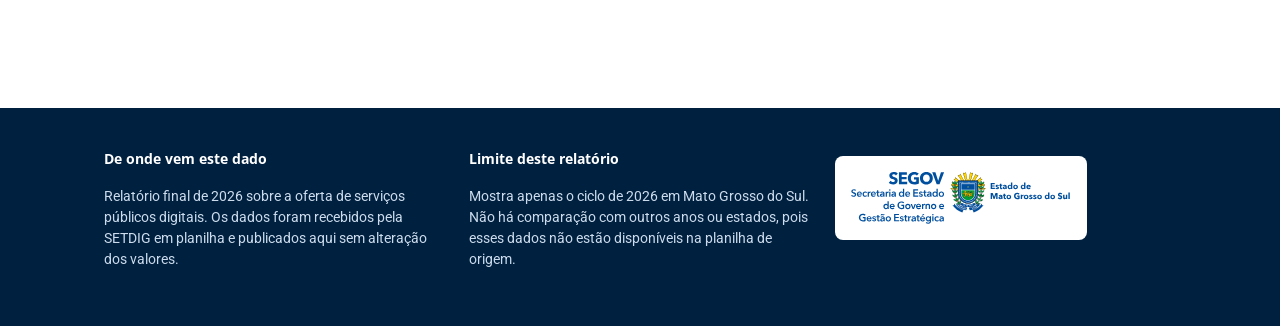
==== commit 142d8ce3: "refactor: rename "áreas" to "dimensões" in index.html for improved terminology alignment" ====
--- a/index.html
+++ b/index.html
@@ -1,178 +1,185 @@
 <!DOCTYPE html>
 <html lang="pt-BR">
+
 <head>
-<meta charset="utf-8">
-<meta name="viewport" content="width=device-width, initial-scale=1">
-<title>Serviços digitais de MS em 2026 — resultado por dimensão</title>
-<meta name="description" content="Como Mato Grosso do Sul foi avaliado em 2026 no índice de oferta de serviços públicos digitais: nota por dimensão, o que ficou zerado e onde os pontos foram perdidos.">
-<link rel="preconnect" href="https://fonts.googleapis.com">
-<link rel="preconnect" href="https://fonts.gstatic.com" crossorigin>
-<link href="https://fonts.googleapis.com/css2?family=Open+Sans:wght@400;600;700;800&family=Roboto:wght@400;500;700&display=swap" rel="stylesheet">
-<link rel="stylesheet" href="assets/styles.css">
+  <meta charset="utf-8">
+  <meta name="viewport" content="width=device-width, initial-scale=1">
+  <title>Serviços digitais de MS em 2026 — resultado por dimensão</title>
+  <meta name="description"
+    content="Como Mato Grosso do Sul foi avaliado em 2026 no índice de oferta de serviços públicos digitais: nota por dimensão, o que ficou zerado e onde os pontos foram perdidos.">
+  <link rel="preconnect" href="https://fonts.googleapis.com">
+  <link rel="preconnect" href="https://fonts.gstatic.com" crossorigin>
+  <link
+    href="https://fonts.googleapis.com/css2?family=Open+Sans:wght@400;600;700;800&family=Roboto:wght@400;500;700&display=swap"
+    rel="stylesheet">
+  <link rel="stylesheet" href="assets/styles.css">
 </head>
+
 <body>
 
-<a class="skip" href="#conteudo">Ir para o conteúdo</a>
+  <a class="skip" href="#conteudo">Ir para o conteúdo</a>
 
-<div class="gov">
-  <div class="wrap">
-    <img class="logo-ms" src="assets/logo-ms-horizontal.svg"
-         alt="Governo do Estado de Mato Grosso do Sul" width="347" height="110">
-    <span class="org">SETDIG — Secretaria-Executiva de Transformação Digital</span>
-  </div>
-</div>
-
-<header class="hero">
-  <div class="wrap">
-    <div>
-      <p class="eyebrow">Avaliação nacional de serviços digitais · Ciclo 2026</p>
-      <h1>Mato Grosso do Sul entrega bem o serviço. Falha em provar que o cidadão usa.</h1>
-      <p class="lede">O Estado foi avaliado em <strong>44 exigências</strong> distribuídas em 5 áreas.
-        Fechou o ciclo com <strong>74,8 de 100 pontos</strong>. Quase dois terços de tudo que ficou de fora
-        vem de <strong>7 exigências que não pontuaram nada</strong>.</p>
-    </div>
-    <div class="score" id="score"></div>
-  </div>
-</header>
-
-<main id="conteudo" class="wrap">
-
-  <section aria-labelledby="h-panorama">
-    <div class="sec-head">
-      <p class="kicker">Panorama</p>
-      <h2 id="h-panorama">O resultado em quatro números</h2>
-      <p class="anchor">Metade das exigências foi atendida por inteiro. A outra metade
-        ficou <strong>pela metade ou zerada</strong> — e é ali que estão os 25 pontos perdidos.</p>
-    </div>
-    <div class="kpis" id="kpis"></div>
-  </section>
-
-  <section aria-labelledby="h-dim">
-    <div class="sec-head">
-      <p class="kicker">Desempenho por área</p>
-      <h2 id="h-dim">Onde o Estado é forte e onde é fraco</h2>
-      <p class="anchor" id="anchor-dim"></p>
-    </div>
-    <div id="chart-aproveitamento"></div>
-    <p class="note"><strong>Como ler:</strong> a barra mostra quanto da nota máxima daquela área o Estado
-      conseguiu. A linha tracejada é a média geral de 74,8%. Quem está à esquerda dela puxa o resultado para baixo.</p>
-  </section>
-
-  <section aria-labelledby="h-perda">
-    <div class="sec-head">
-      <p class="kicker">Prioridade</p>
-      <h2 id="h-perda">Onde estão os pontos perdidos</h2>
-      <p class="anchor" id="anchor-perda"></p>
-    </div>
-    <div id="chart-perda"></div>
-    <p class="note"><strong>Por que este gráfico existe:</strong> as áreas têm pesos diferentes na nota final.
-      Corrigir a área com o pior percentual nem sempre é o que mais rende ponto — este gráfico mostra o que
-      realmente rende, em pontos.</p>
-  </section>
-
-  <section aria-labelledby="h-zeros">
-    <div class="sec-head">
-      <p class="kicker">O que zeramos</p>
-      <h2 id="h-zeros">7 exigências não pontuaram nada</h2>
-      <p class="anchor" id="anchor-zeros"></p>
-    </div>
-    <div class="zeros" id="zeros"></div>
-    <p class="note" id="nota-zeros"></p>
-  </section>
-
-  <section aria-labelledby="h-parciais">
-    <div class="sec-head">
-      <p class="kicker">Quase lá</p>
-      <h2 id="h-parciais">O que pontuou pela metade</h2>
-      <p class="anchor" id="anchor-parciais"></p>
-    </div>
-    <div class="table-scroll">
-      <table>
-        <caption>Exigências com pontuação parcial, da maior para a menor perda.</caption>
-        <thead>
-          <tr>
-            <th scope="col">Item</th>
-            <th scope="col">O que foi avaliado</th>
-            <th scope="col">Quanto atendeu</th>
-            <th scope="col" class="n">Pontos perdidos</th>
-          </tr>
-        </thead>
-        <tbody id="parciais"></tbody>
-      </table>
-    </div>
-  </section>
-
-  <section aria-labelledby="h-todos">
-    <div class="sec-head">
-      <p class="kicker">Base completa</p>
-      <h2 id="h-todos">As 44 exigências, uma a uma</h2>
-      <p class="anchor">Use os filtros para achar um item específico ou ver só o que ficou pendente.</p>
-    </div>
-
-    <div class="filters">
-      <div class="field">
-        <label for="f-dim">Área avaliada</label>
-        <select id="f-dim"><option value="">Todas as áreas</option></select>
-      </div>
-      <div class="field">
-        <label for="f-status">Situação</label>
-        <select id="f-status">
-          <option value="">Todas as situações</option>
-          <option value="cheio">Atendeu por inteiro</option>
-          <option value="parcial">Atendeu em parte</option>
-          <option value="zerado">Não pontuou</option>
-        </select>
-      </div>
-      <div class="field">
-        <label for="f-busca">Buscar no texto</label>
-        <input id="f-busca" type="search" placeholder="ex.: saúde, portal, dados">
-      </div>
-      <p class="count" id="contador" role="status"></p>
-    </div>
-
-    <div class="table-scroll">
-      <table>
-        <caption>Todas as exigências do ciclo 2026 com a pontuação recebida.</caption>
-        <thead>
-          <tr>
-            <th scope="col">Item</th>
-            <th scope="col">Área</th>
-            <th scope="col">O que foi avaliado</th>
-            <th scope="col">Situação</th>
-            <th scope="col" class="n">Pontos</th>
-          </tr>
-        </thead>
-        <tbody id="todos"></tbody>
-      </table>
-    </div>
-  </section>
-
-</main>
-
-<footer>
-  <div class="wrap cols">
-    <div>
-      <p><strong>De onde vem este dado</strong></p>
-      <p>Relatório final do ciclo 2026 da avaliação nacional de oferta de serviços públicos digitais,
-        recebido pela SETDIG em planilha e publicado aqui sem alteração de valores.</p>
-    </div>
-    <div>
-      <p><strong>Limite deste relatório</strong></p>
-      <p>Mostra apenas o ciclo 2026 e apenas Mato Grosso do Sul. Não há comparação com anos anteriores
-        nem com outros estados — a planilha de origem não traz esses dados.</p>
-    </div>
-    <div>
-      <p><strong>Governo de Mato Grosso do Sul</strong></p>
-      <p>Secretaria-Executiva de Transformação Digital — SETDIG<br>
-        Padrão visual: Design System MS.GOV</p>
-      <p class="plaque">
-        <img src="assets/logo-segov.svg" alt="SEGOV — Secretaria de Estado de Governo e Gestão Estratégica"
-             width="402" height="95">
-      </p>
+  <div class="gov">
+    <div class="wrap">
+      <img class="logo-ms" src="assets/logo-ms-horizontal.svg" alt="Governo do Estado de Mato Grosso do Sul" width="347"
+        height="110">
+      <span class="org">SETDIG — Secretaria-Executiva de Transformação Digital</span>
     </div>
   </div>
-</footer>
 
-<script src="assets/app.js"></script>
+  <header class="hero">
+    <div class="wrap">
+      <div>
+        <p class="eyebrow">Avaliação nacional de serviços digitais · Ciclo 2026</p>
+        <h1>Mato Grosso do Sul entrega bem o serviço. Falha em provar que o cidadão usa.</h1>
+        <p class="lede">O Estado foi avaliado em <strong>44 exigências</strong> distribuídas em 5 dimensões.
+          Fechou o ciclo com <strong>74,8 de 100 pontos</strong>. Quase dois terços de tudo que ficou de fora
+          vem de <strong>7 exigências que não pontuaram nada</strong>.</p>
+      </div>
+      <div class="score" id="score"></div>
+    </div>
+  </header>
+
+  <main id="conteudo" class="wrap">
+
+    <section aria-labelledby="h-panorama">
+      <div class="sec-head">
+        <p class="kicker">Panorama</p>
+        <h2 id="h-panorama">O resultado em quatro números</h2>
+        <p class="anchor">Metade das exigências foi atendida por inteiro. A outra metade
+          ficou <strong>pela metade ou zerada</strong> — e é ali que estão os 25 pontos perdidos.</p>
+      </div>
+      <div class="kpis" id="kpis"></div>
+    </section>
+
+    <section aria-labelledby="h-dim">
+      <div class="sec-head">
+        <p class="kicker">Desempenho por dimensão</p>
+        <h2 id="h-dim">Onde o Estado é forte e onde é fraco</h2>
+        <p class="anchor" id="anchor-dim"></p>
+      </div>
+      <div id="chart-aproveitamento"></div>
+      <p class="note"><strong>Como ler:</strong> a barra mostra quanto da nota máxima daquela dimensão o Estado
+        conseguiu. A linha tracejada é a média geral de 74,8%. Quem está à esquerda dela puxa o resultado para baixo.
+      </p>
+    </section>
+
+    <section aria-labelledby="h-perda">
+      <div class="sec-head">
+        <p class="kicker">Prioridade</p>
+        <h2 id="h-perda">Onde estão os pontos perdidos</h2>
+        <p class="anchor" id="anchor-perda"></p>
+      </div>
+      <div id="chart-perda"></div>
+      <p class="note"><strong>Por que este gráfico existe:</strong> as dimensões têm pesos diferentes na nota final.
+        Corrigir a dimensão com o pior percentual nem sempre é o que mais rende ponto — este gráfico mostra o que
+        realmente rende, em pontos.</p>
+    </section>
+
+    <section aria-labelledby="h-zeros">
+      <div class="sec-head">
+        <p class="kicker">O que zeramos</p>
+        <h2 id="h-zeros">7 exigências não pontuaram nada</h2>
+        <p class="anchor" id="anchor-zeros"></p>
+      </div>
+      <div class="zeros" id="zeros"></div>
+      <p class="note" id="nota-zeros"></p>
+    </section>
+
+    <section aria-labelledby="h-parciais">
+      <div class="sec-head">
+        <p class="kicker">Quase lá</p>
+        <h2 id="h-parciais">O que pontuou pela metade</h2>
+        <p class="anchor" id="anchor-parciais"></p>
+      </div>
+      <div class="table-scroll">
+        <table>
+          <caption>Exigências com pontuação parcial, agrupadas por dimensão e ordenadas pela perda.</caption>
+          <thead>
+            <tr>
+              <th scope="col">Item</th>
+              <th scope="col">O que foi avaliado</th>
+              <th scope="col">Quanto atendeu</th>
+              <th scope="col" class="n">Pontos perdidos</th>
+            </tr>
+          </thead>
+          <tbody id="parciais"></tbody>
+        </table>
+      </div>
+    </section>
+
+    <section aria-labelledby="h-todos">
+      <div class="sec-head">
+        <p class="kicker">Base completa</p>
+        <h2 id="h-todos">As 44 exigências, uma a uma</h2>
+        <p class="anchor">Use os filtros para achar um item específico ou ver só o que ficou pendente.</p>
+      </div>
+
+      <div class="filters">
+        <div class="field">
+          <label for="f-dim">Dimensão</label>
+          <select id="f-dim">
+            <option value="">Todas as dimensões</option>
+          </select>
+        </div>
+        <div class="field">
+          <label for="f-status">Situação</label>
+          <select id="f-status">
+            <option value="">Todas as situações</option>
+            <option value="cheio">Atendeu por inteiro</option>
+            <option value="parcial">Atendeu em parte</option>
+            <option value="zerado">Não pontuou</option>
+          </select>
+        </div>
+        <div class="field">
+          <label for="f-busca">Buscar no texto</label>
+          <input id="f-busca" type="search" placeholder="ex.: saúde, portal, dados">
+        </div>
+        <p class="count" id="contador" role="status"></p>
+      </div>
+
+      <div class="table-scroll">
+        <table>
+          <caption>Todas as exigências do ciclo 2026 com a pontuação recebida.</caption>
+          <thead>
+            <tr>
+              <th scope="col">Item</th>
+              <th scope="col">Dimensão</th>
+              <th scope="col">O que foi avaliado</th>
+              <th scope="col">Situação</th>
+              <th scope="col" class="n">Pontos</th>
+            </tr>
+          </thead>
+          <tbody id="todos"></tbody>
+        </table>
+      </div>
+    </section>
+
+  </main>
+
+  <footer>
+    <div class="wrap cols">
+      <div>
+        <p><strong>De onde vem este dado</strong></p>
+        <p>Relatório final de 2026 sobre a oferta de serviços públicos digitais. Os dados foram recebidos pela SETDIG em
+          planilha e publicados aqui sem alteração dos valores.</p>
+      </div>
+      <div>
+        <p><strong>Limite deste relatório</strong></p>
+        <p>Mostra apenas o ciclo de 2026 em Mato Grosso do Sul. Não há comparação com outros anos ou estados, pois esses
+          dados não estão disponíveis na planilha de origem.</p>
+      </div>
+      <div>
+
+        <p class="plaque">
+          <img src="assets/logo-segov.svg" alt="SEGOV — Secretaria de Estado de Governo e Gestão Estratégica"
+            width="402" height="95">
+        </p>
+      </div>
+    </div>
+  </footer>
+
+  <script src="assets/app.js"></script>
 </body>
-</html>
+
+</html>
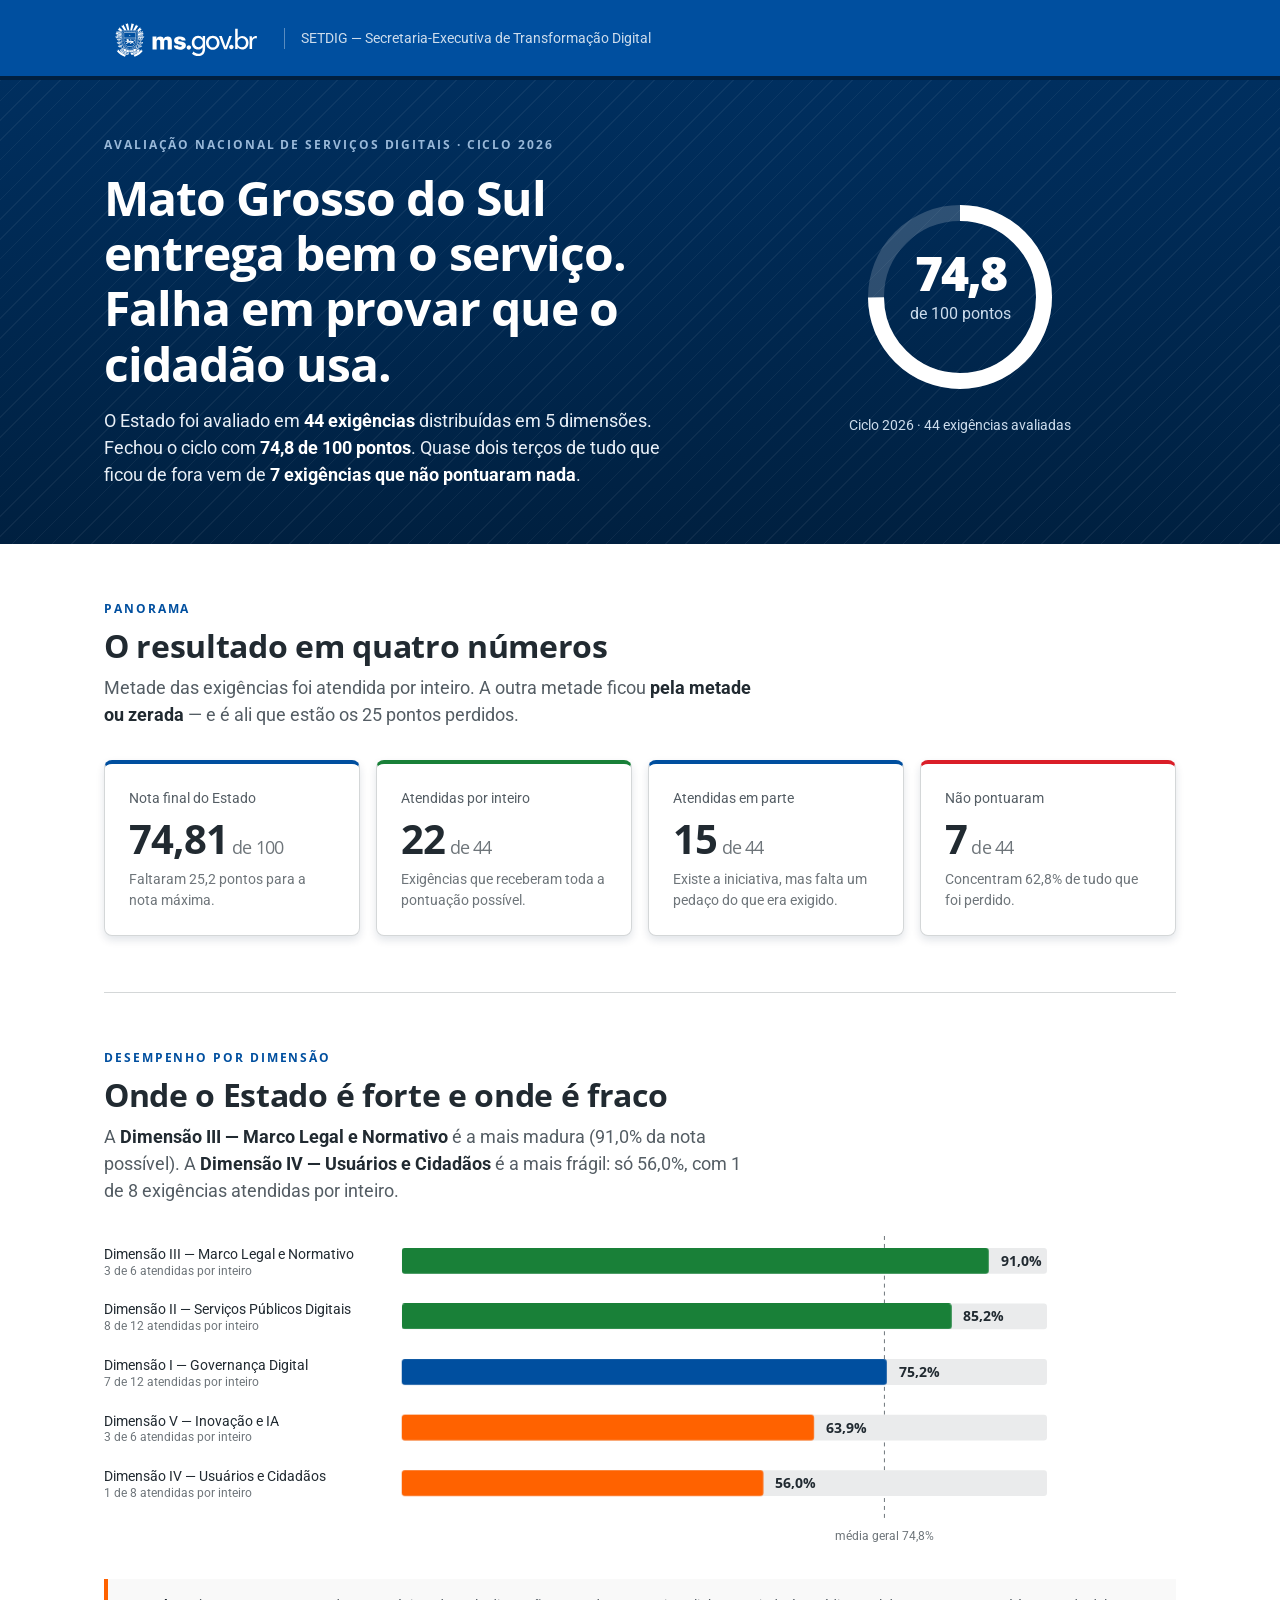
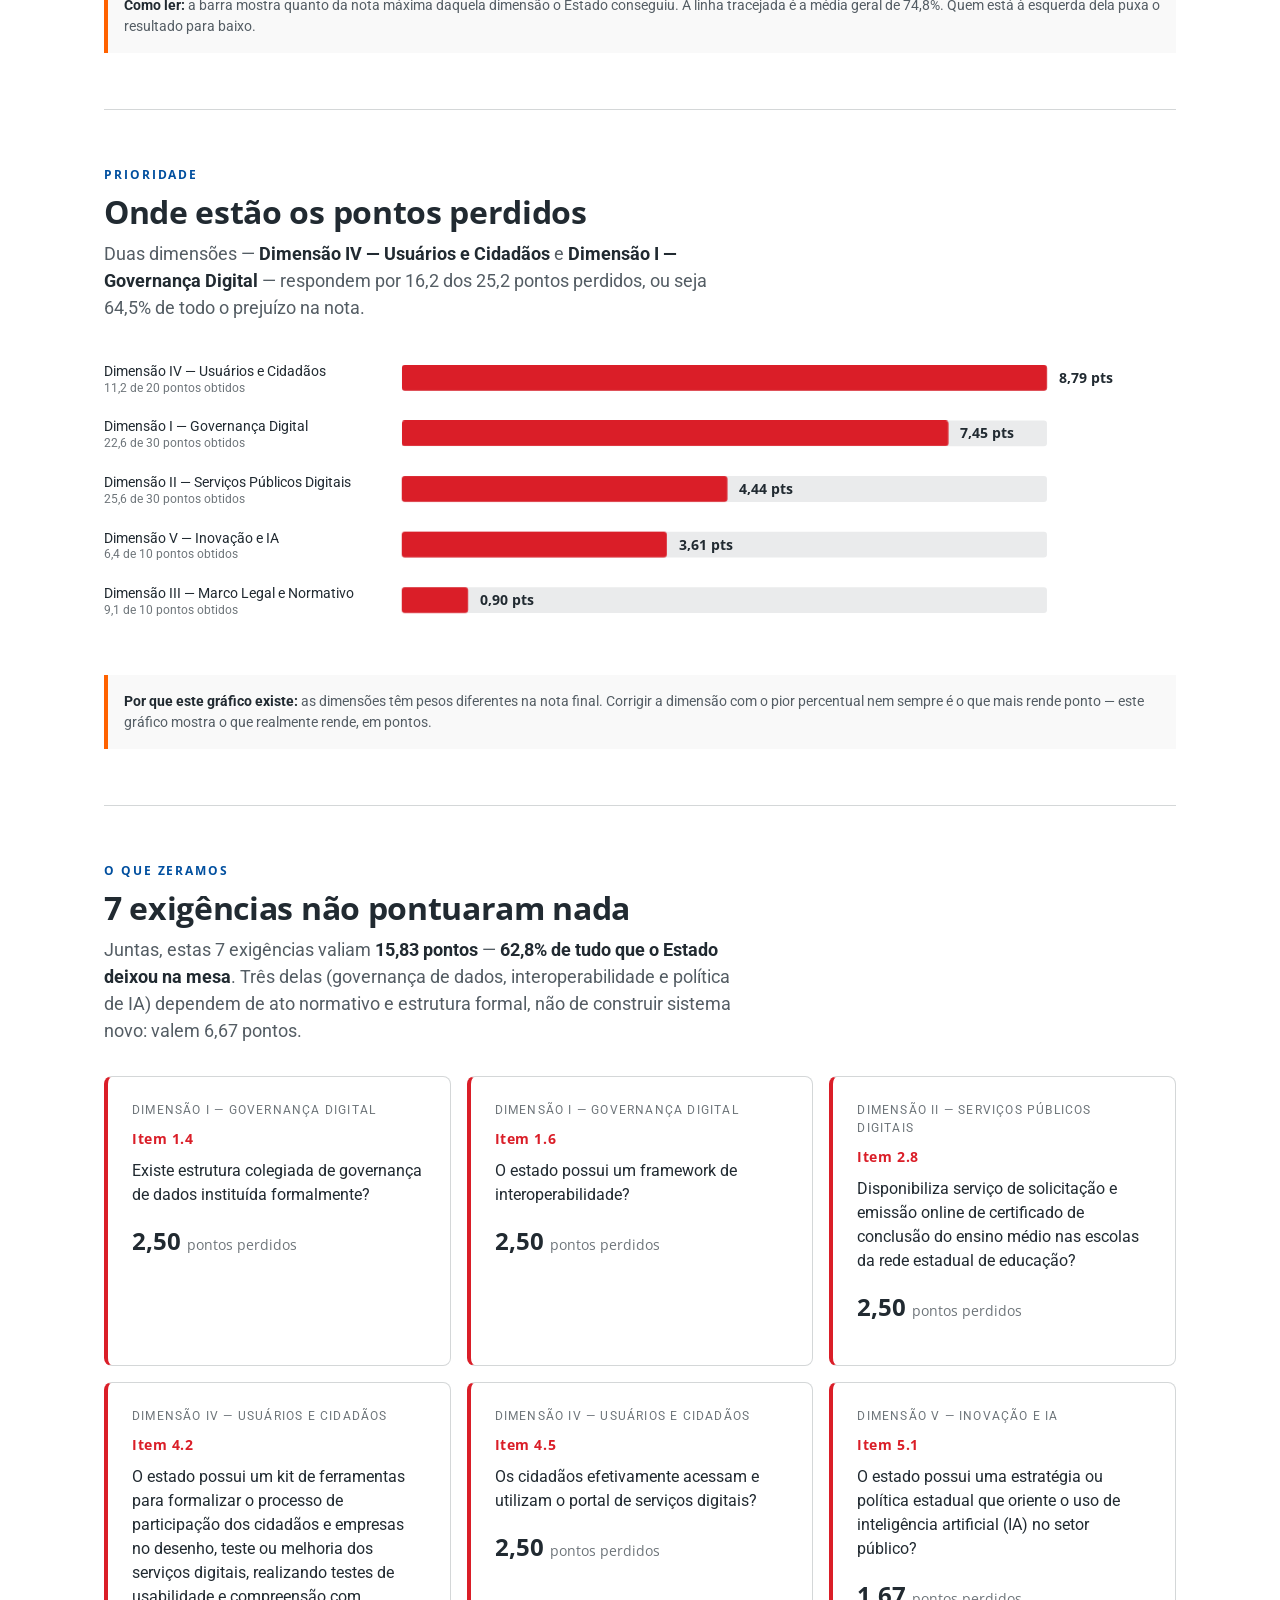
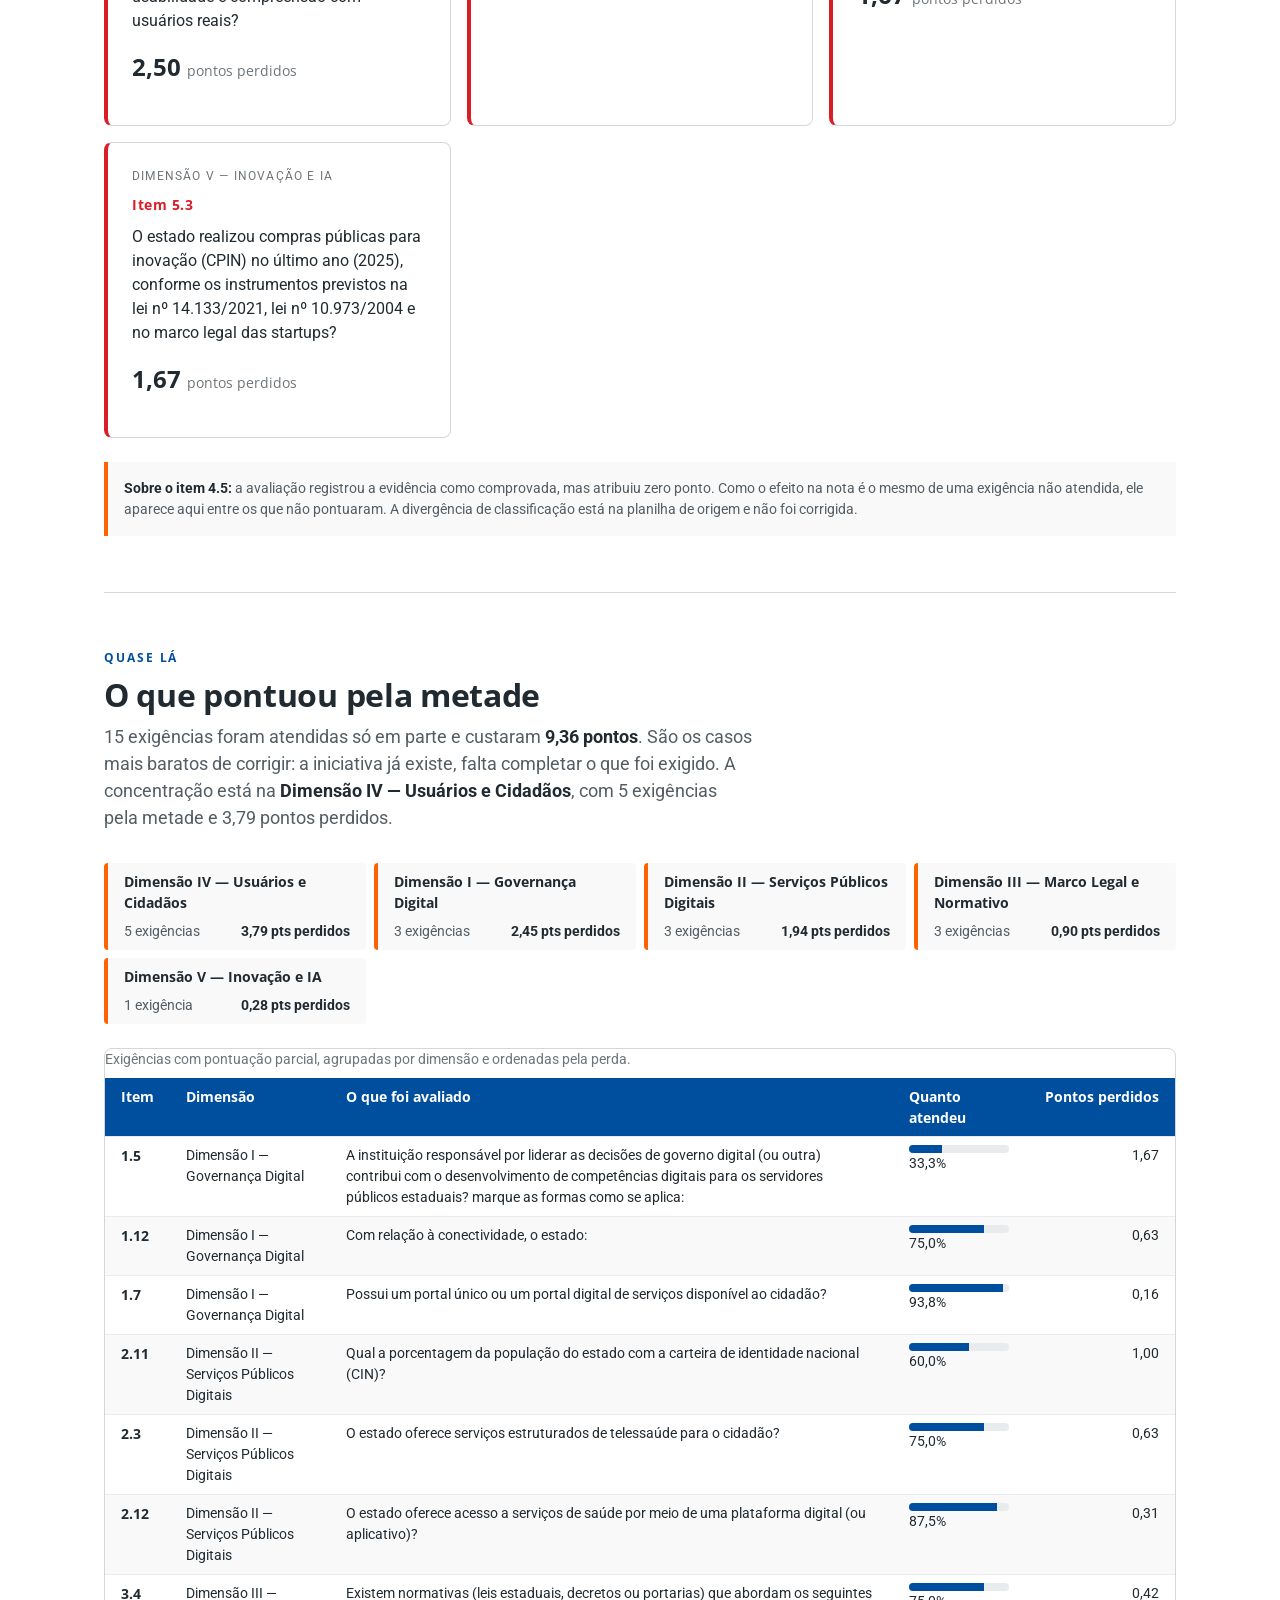
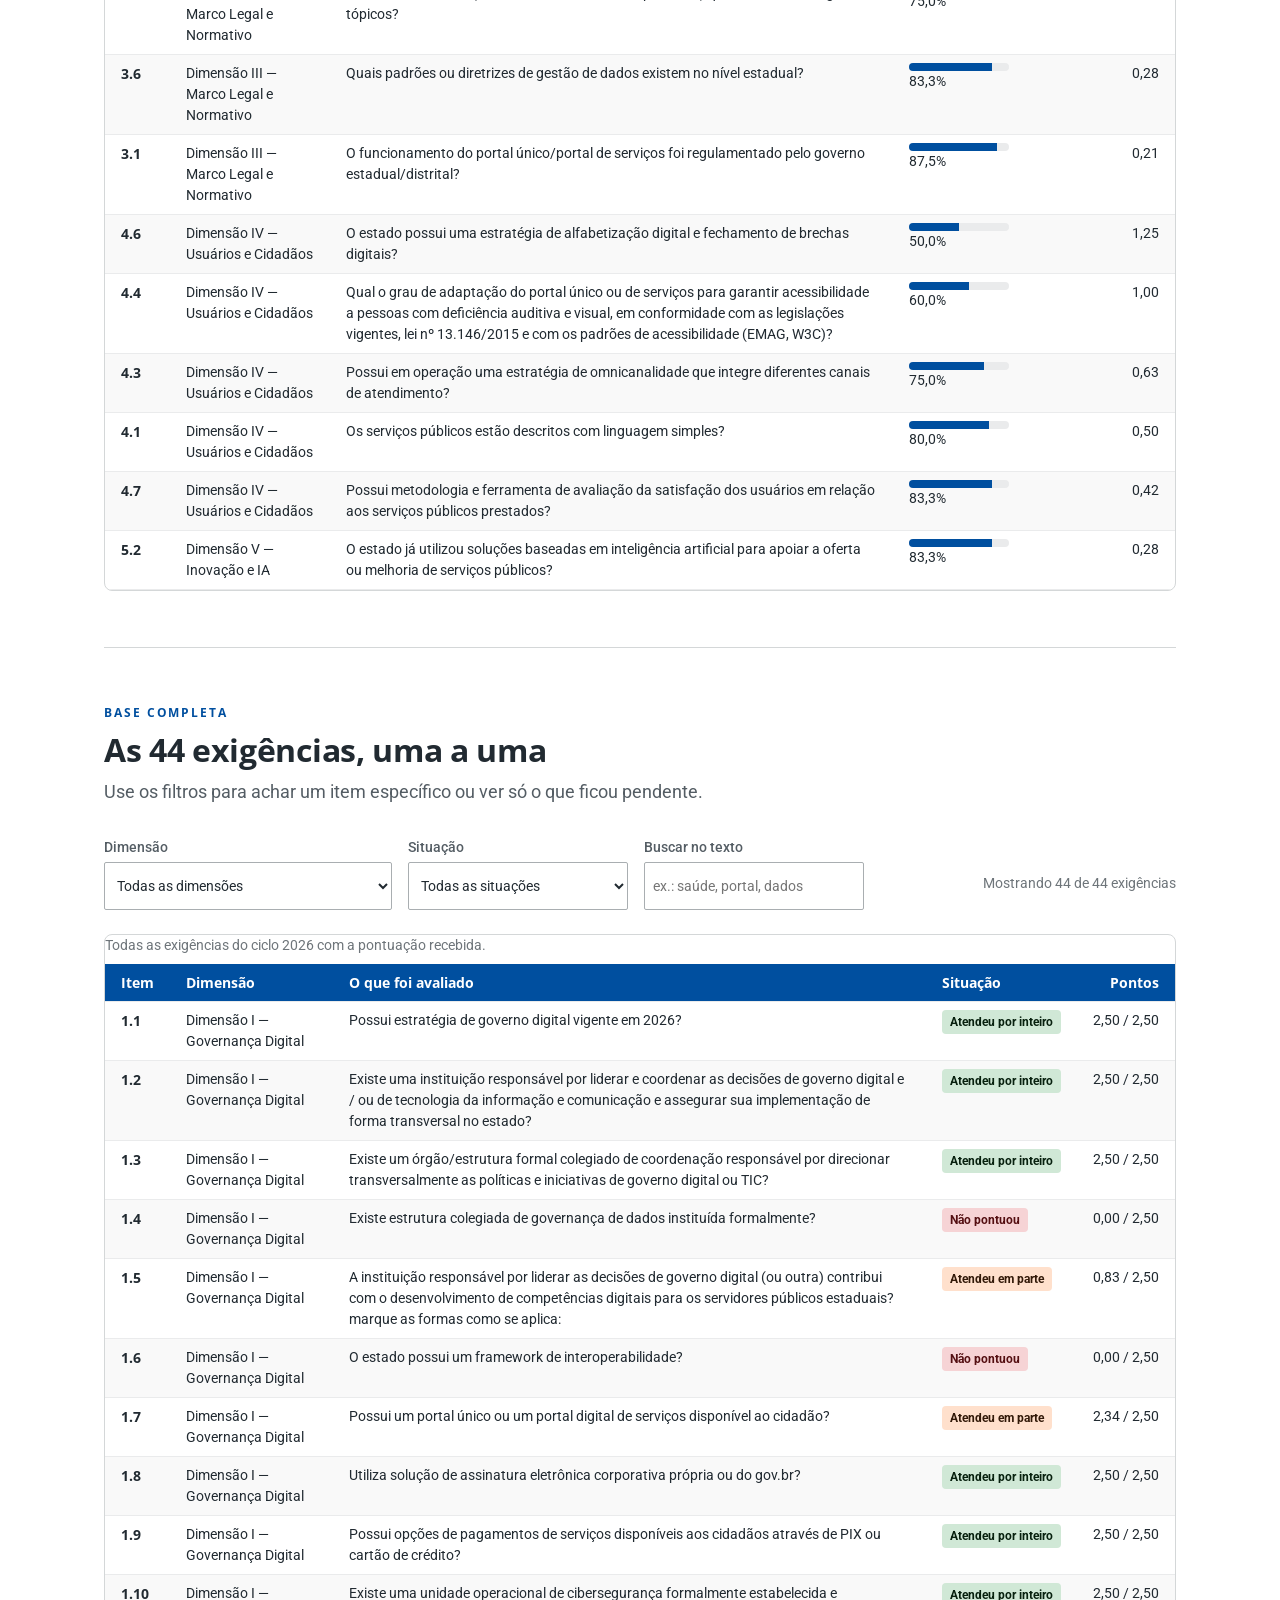
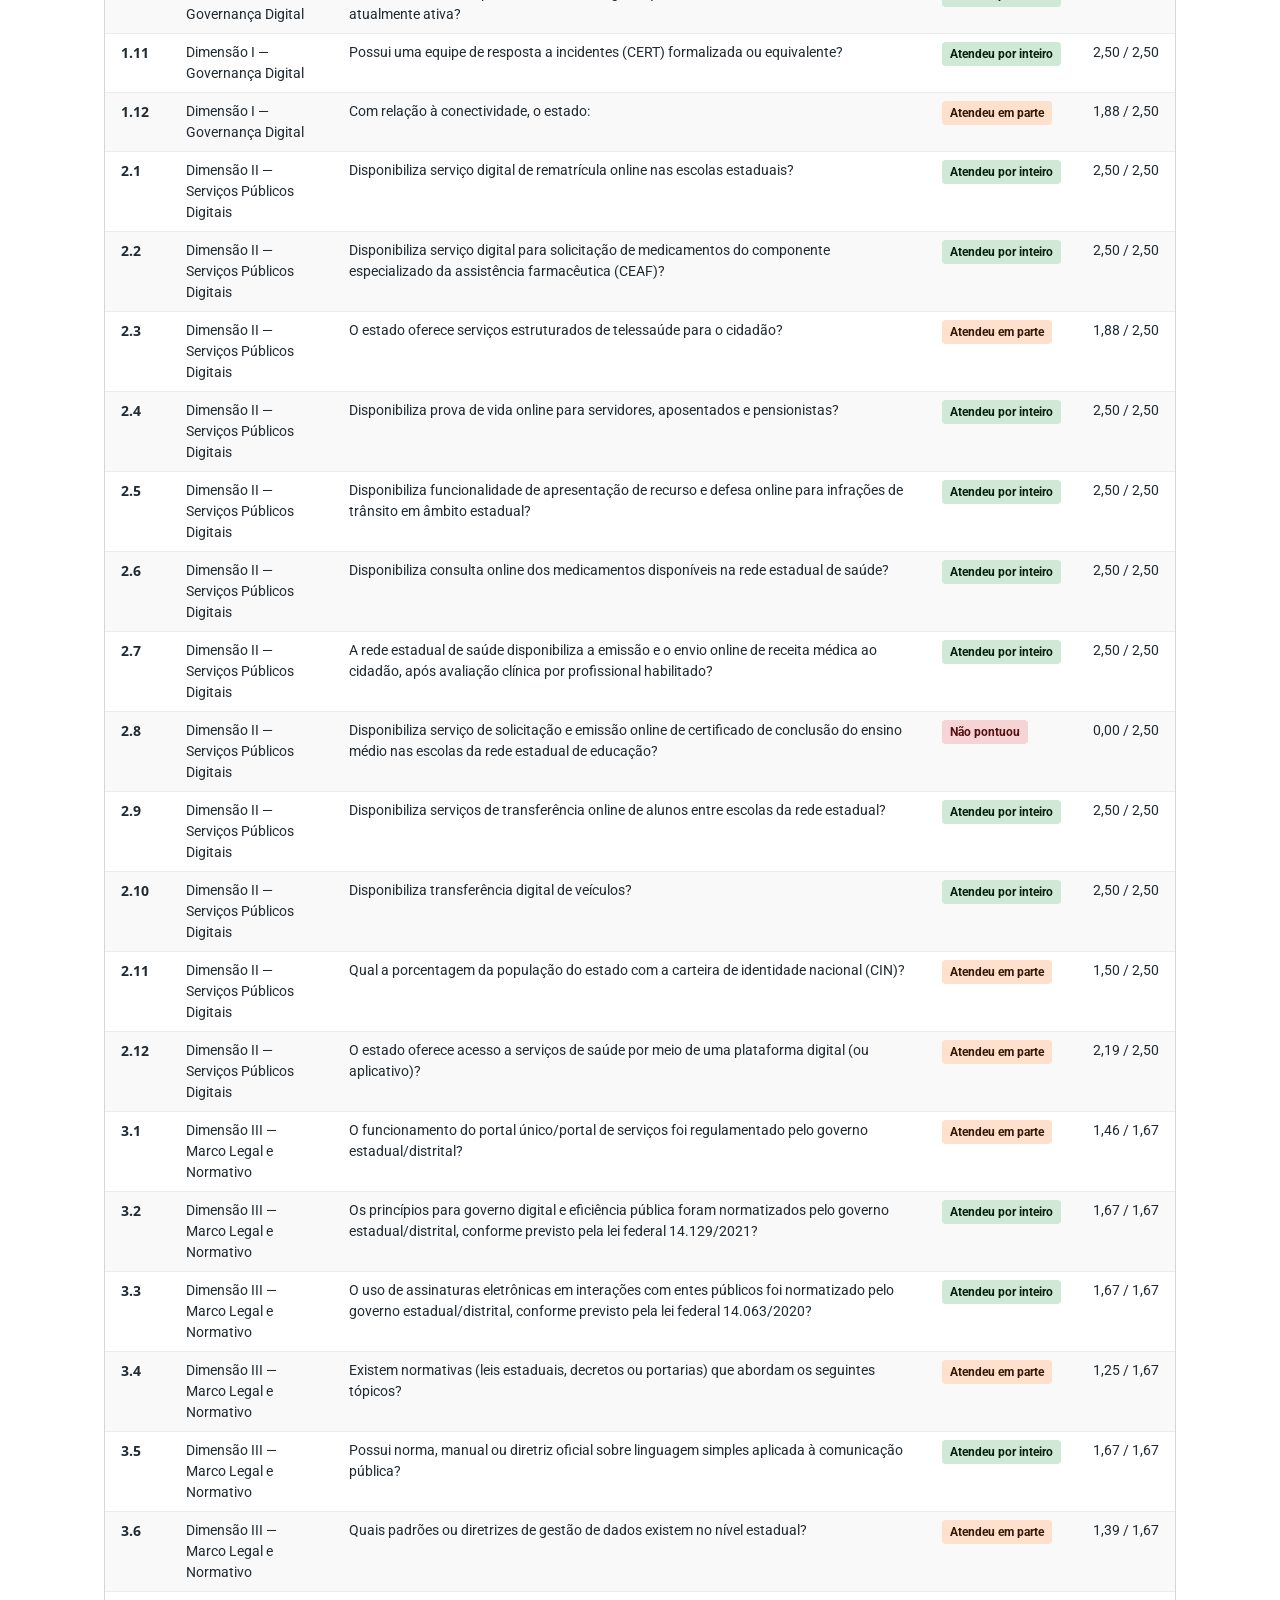
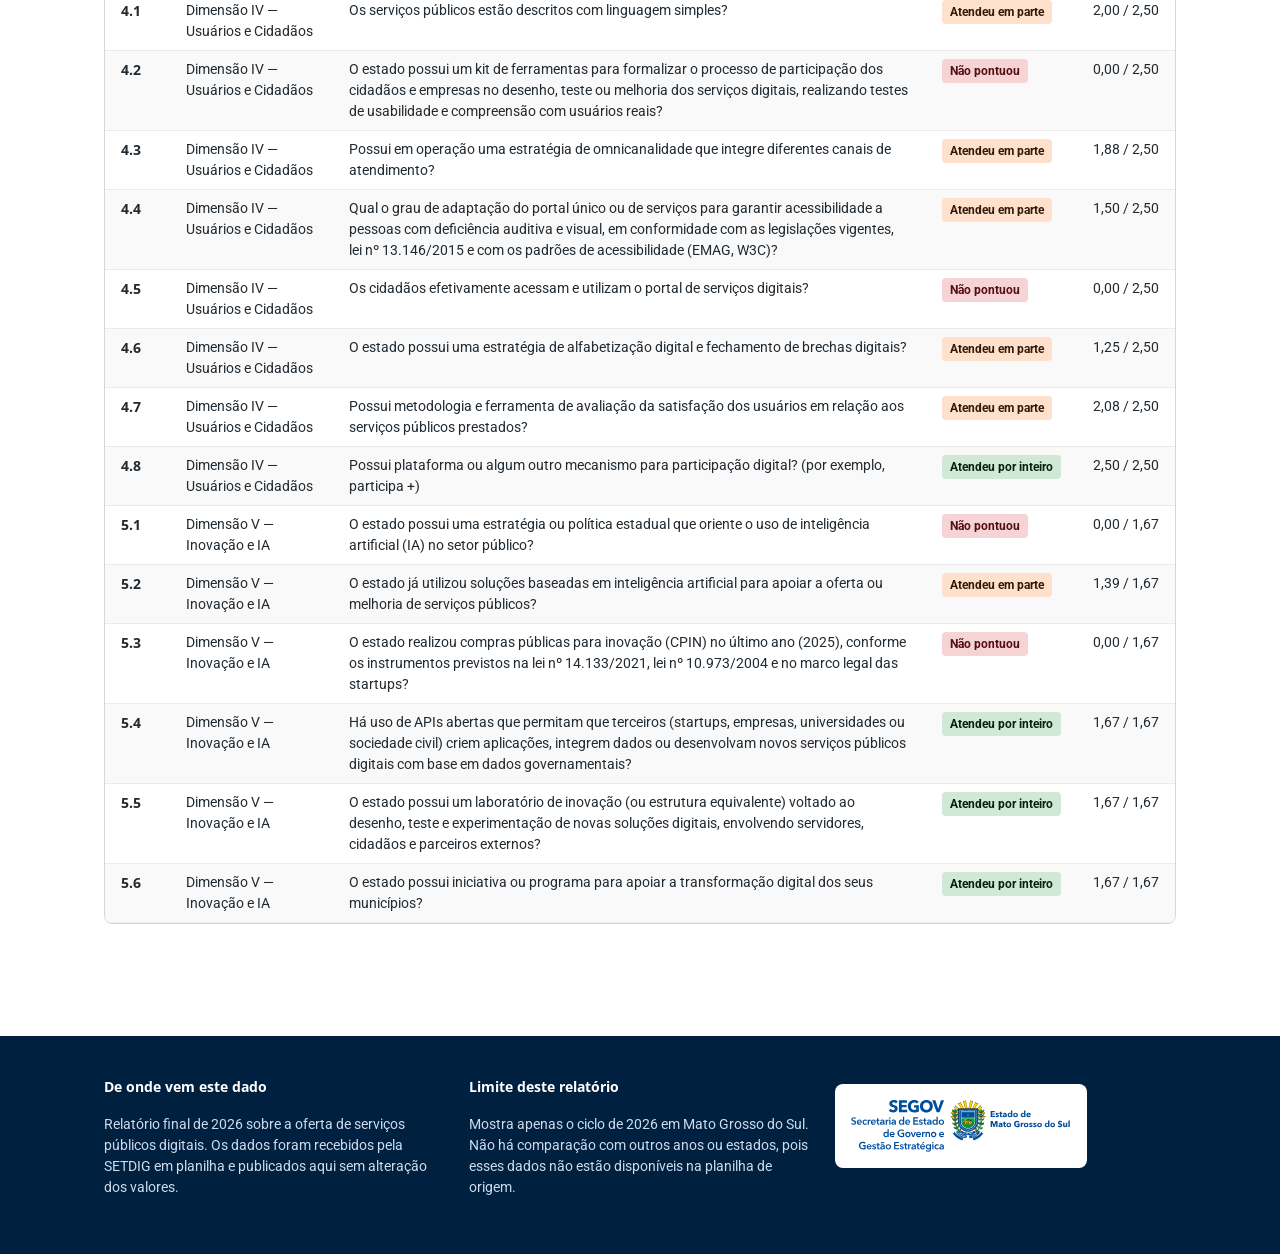
==== commit c594aa6e: "feat: identifica as areas como Dimensao I a V em todo o relatorio A avaliacao numera as cinco areas " ====
--- a/index.html
+++ b/index.html
@@ -92,12 +92,14 @@
         <h2 id="h-parciais">O que pontuou pela metade</h2>
         <p class="anchor" id="anchor-parciais"></p>
       </div>
+      <ul class="dim-list" id="parciais-por-dim"></ul>
       <div class="table-scroll">
         <table>
           <caption>Exigências com pontuação parcial, agrupadas por dimensão e ordenadas pela perda.</caption>
           <thead>
             <tr>
               <th scope="col">Item</th>
+              <th scope="col">Dimensão</th>
               <th scope="col">O que foi avaliado</th>
               <th scope="col">Quanto atendeu</th>
               <th scope="col" class="n">Pontos perdidos</th>
--- a/assets/styles.css
+++ b/assets/styles.css
@@ -201,6 +201,23 @@
 .zero .lost { font-family: var(--font-display); font-weight: 700; font-size: 24px; color: var(--content-primary); }
 .zero .lost small { font-size: 14px; font-weight: 400; color: var(--content-tertiary); }
 
+/* ---------- Resumo por dimensao ---------- */
+.dim-list {
+  list-style: none; margin: 0 0 24px; padding: 0;
+  display: grid; grid-template-columns: repeat(auto-fit, minmax(260px, 1fr)); gap: 8px;
+}
+.dim-list li {
+  display: flex; flex-wrap: wrap; align-items: baseline; gap: 8px;
+  padding: 8px 16px; background: var(--bg-muted);
+  border-left: 4px solid var(--warning); border-radius: var(--radius-btn);
+}
+.dim-list .dim-name { font-family: var(--font-display); font-weight: 700; font-size: 14px; flex: 1 1 100%; }
+.dim-list .dim-qtd { font-size: 14px; color: var(--content-secondary); }
+.dim-list .dim-perda {
+  font-size: 14px; font-weight: 700; color: var(--content-primary);
+  margin-left: auto; font-variant-numeric: tabular-nums;
+}
+
 /* ---------- Tabelas ---------- */
 .table-scroll { overflow-x: auto; border: 1px solid var(--border-default); border-radius: var(--radius-card); }
 table { width: 100%; border-collapse: collapse; font-size: 14px; min-width: 720px; }
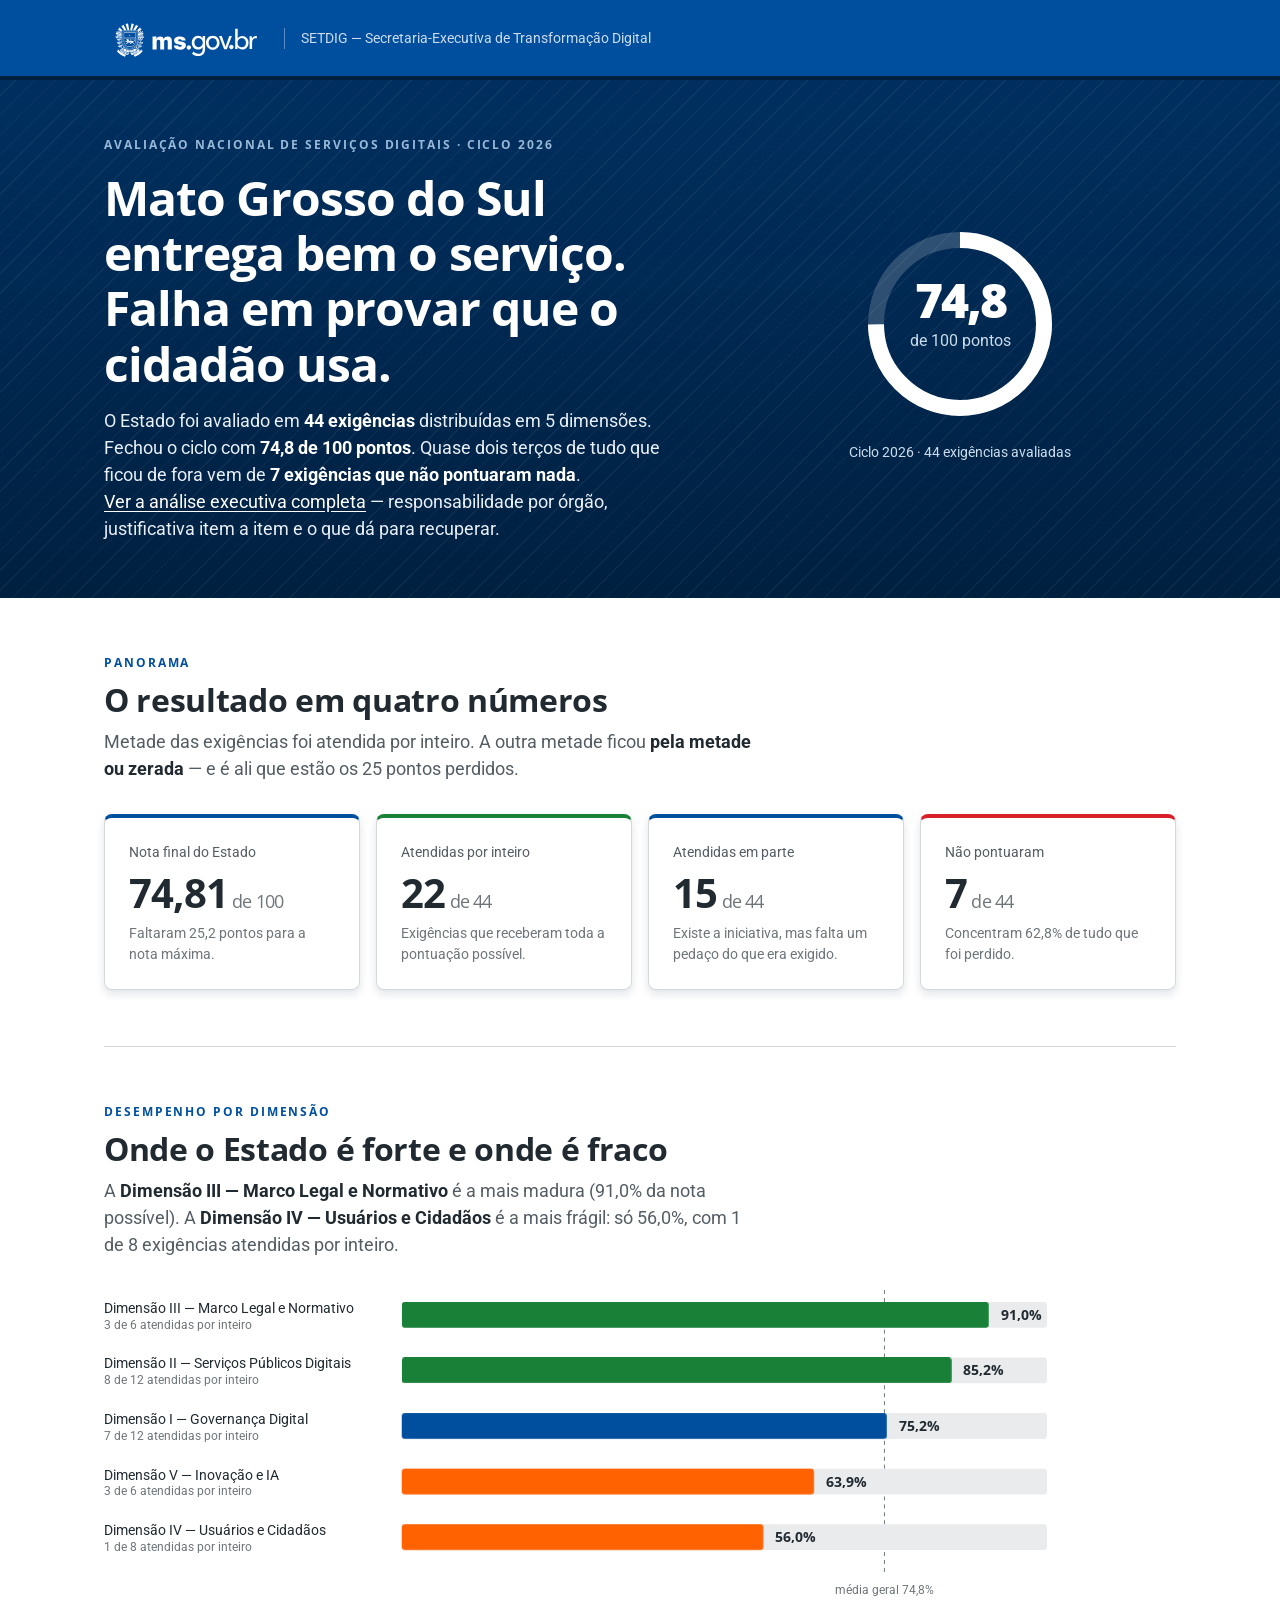
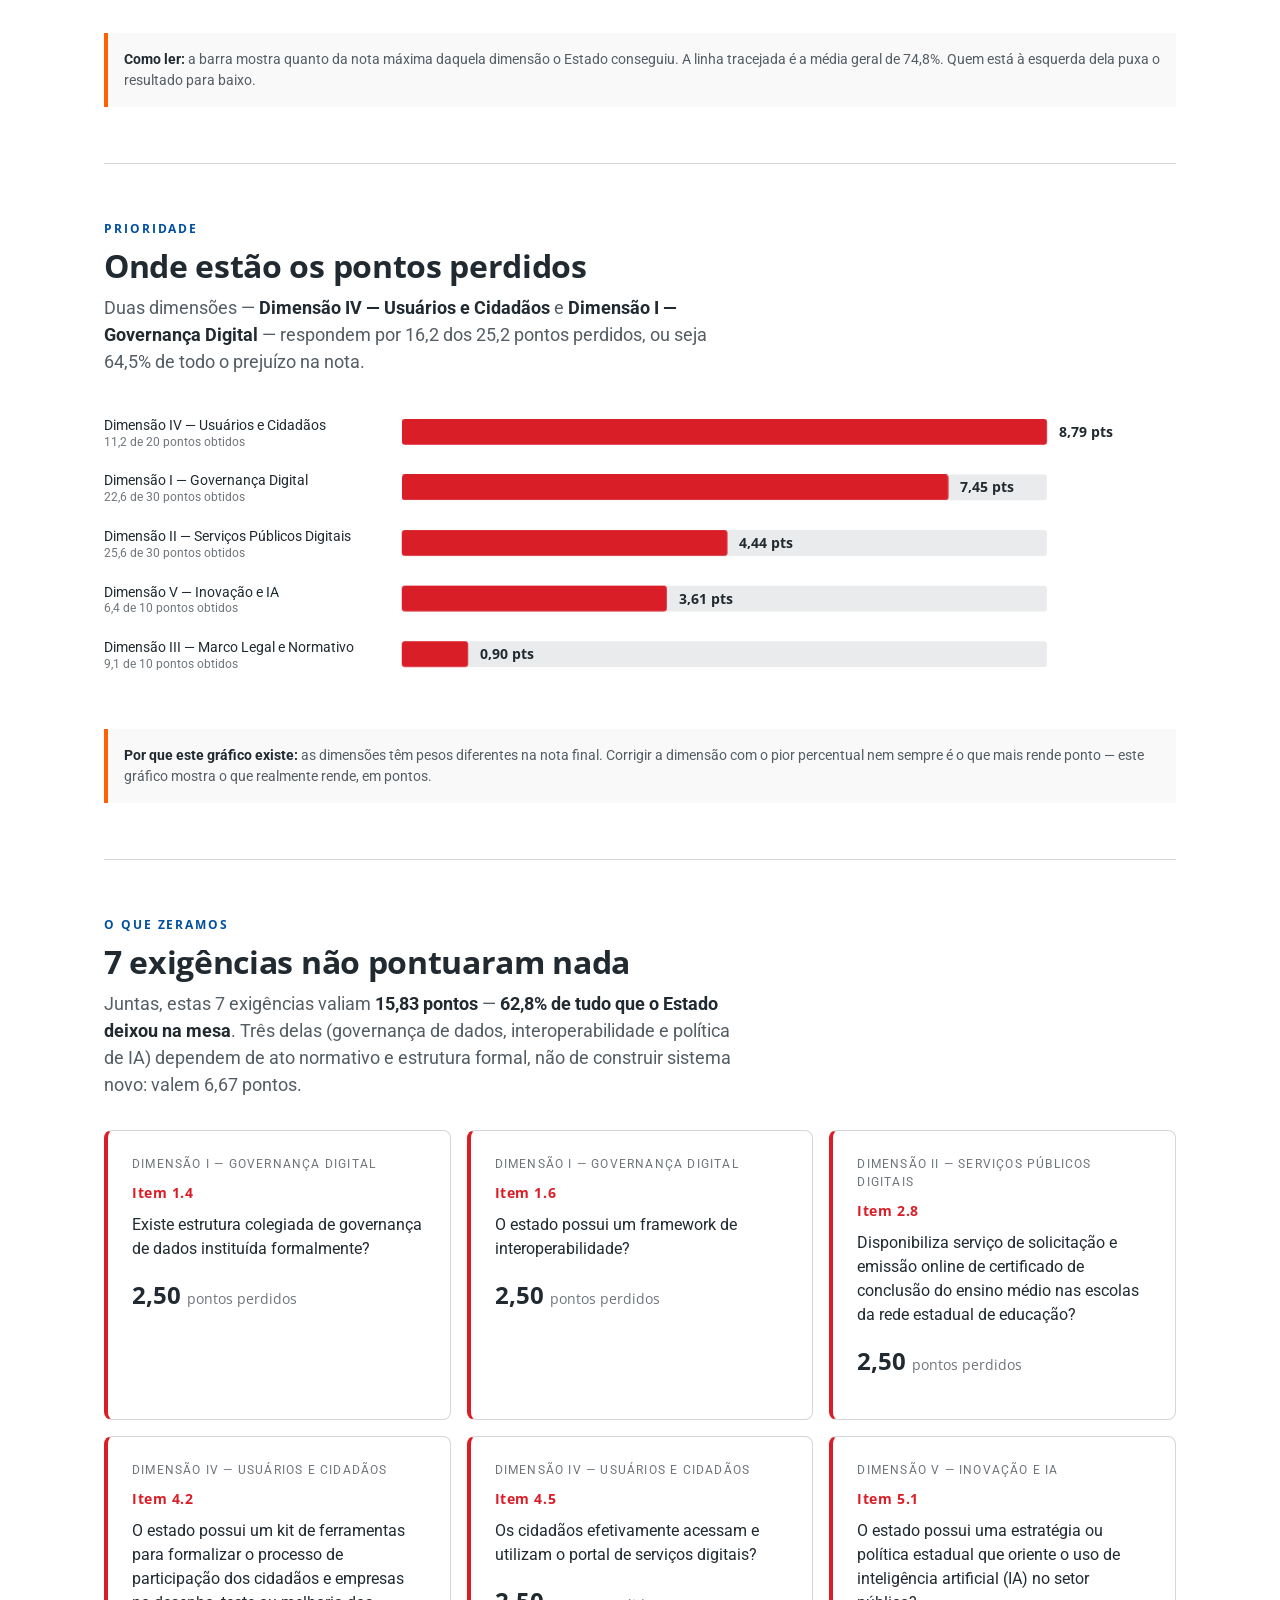
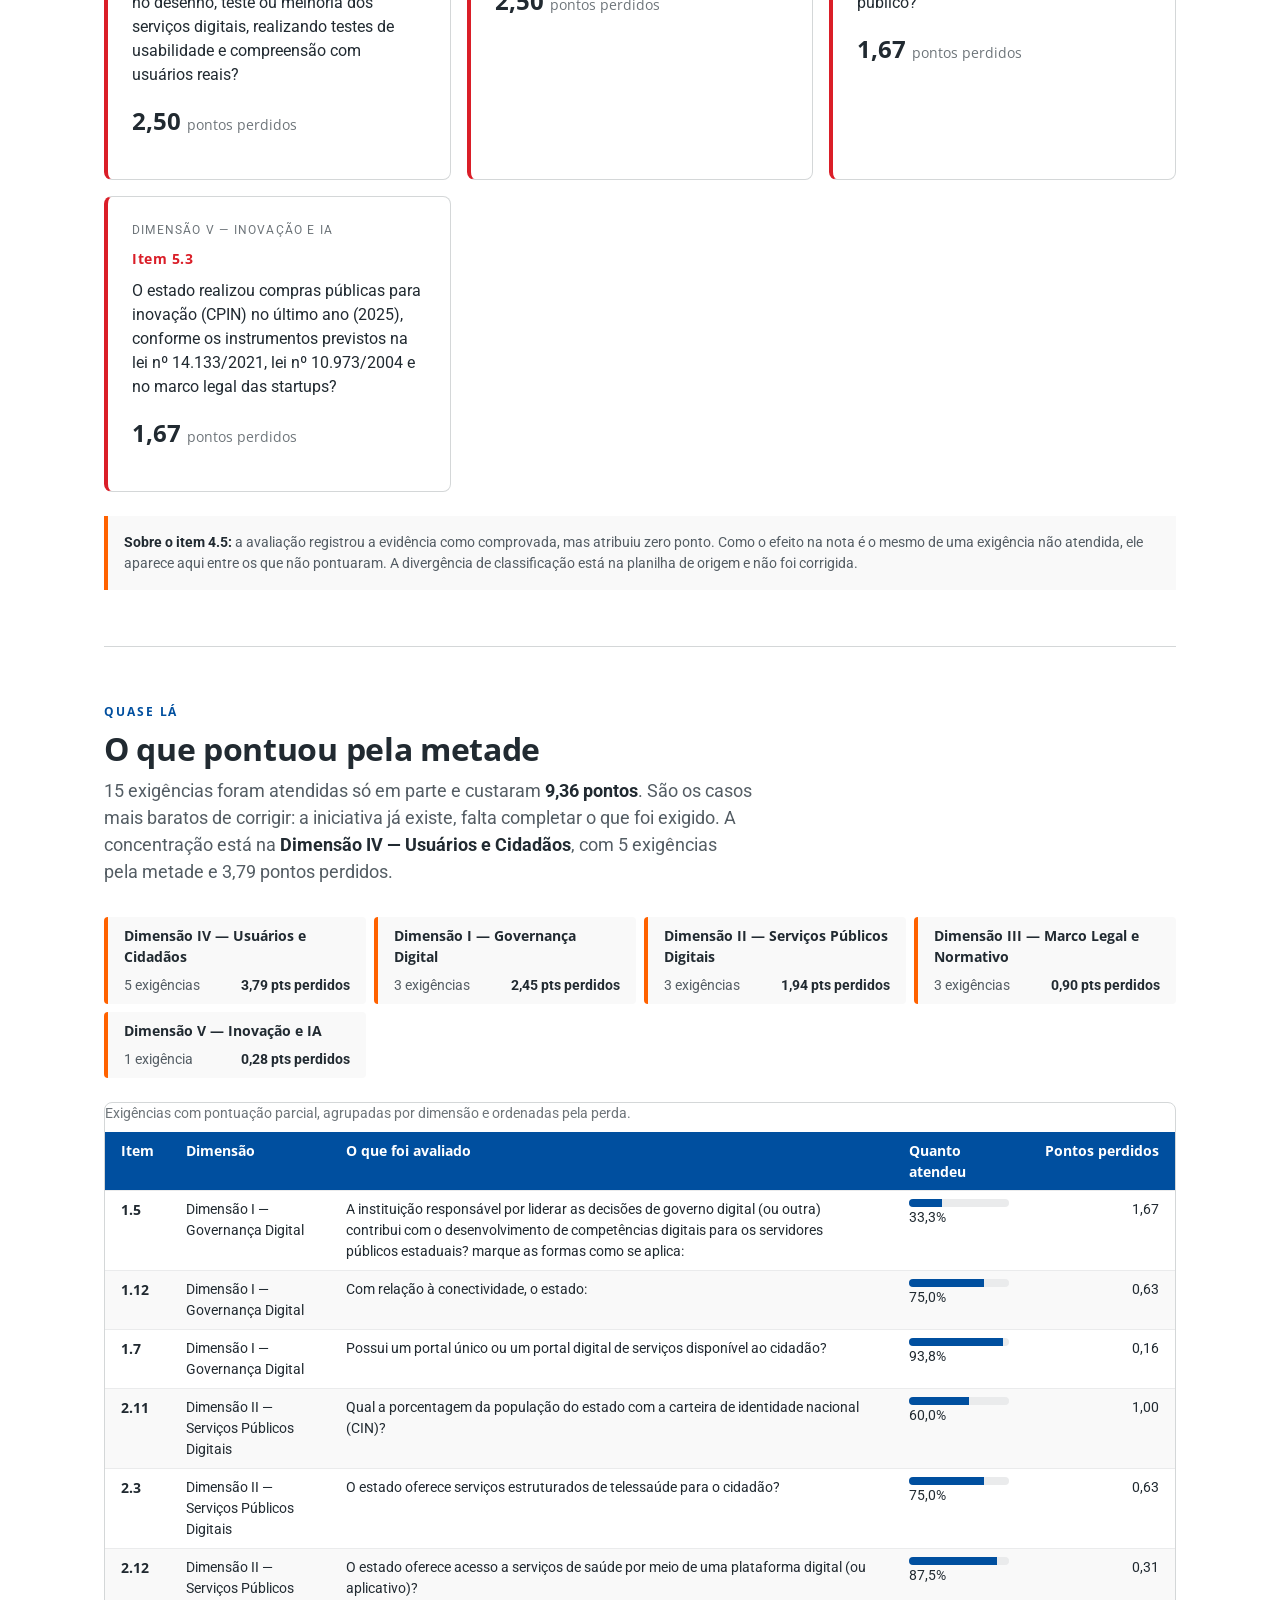
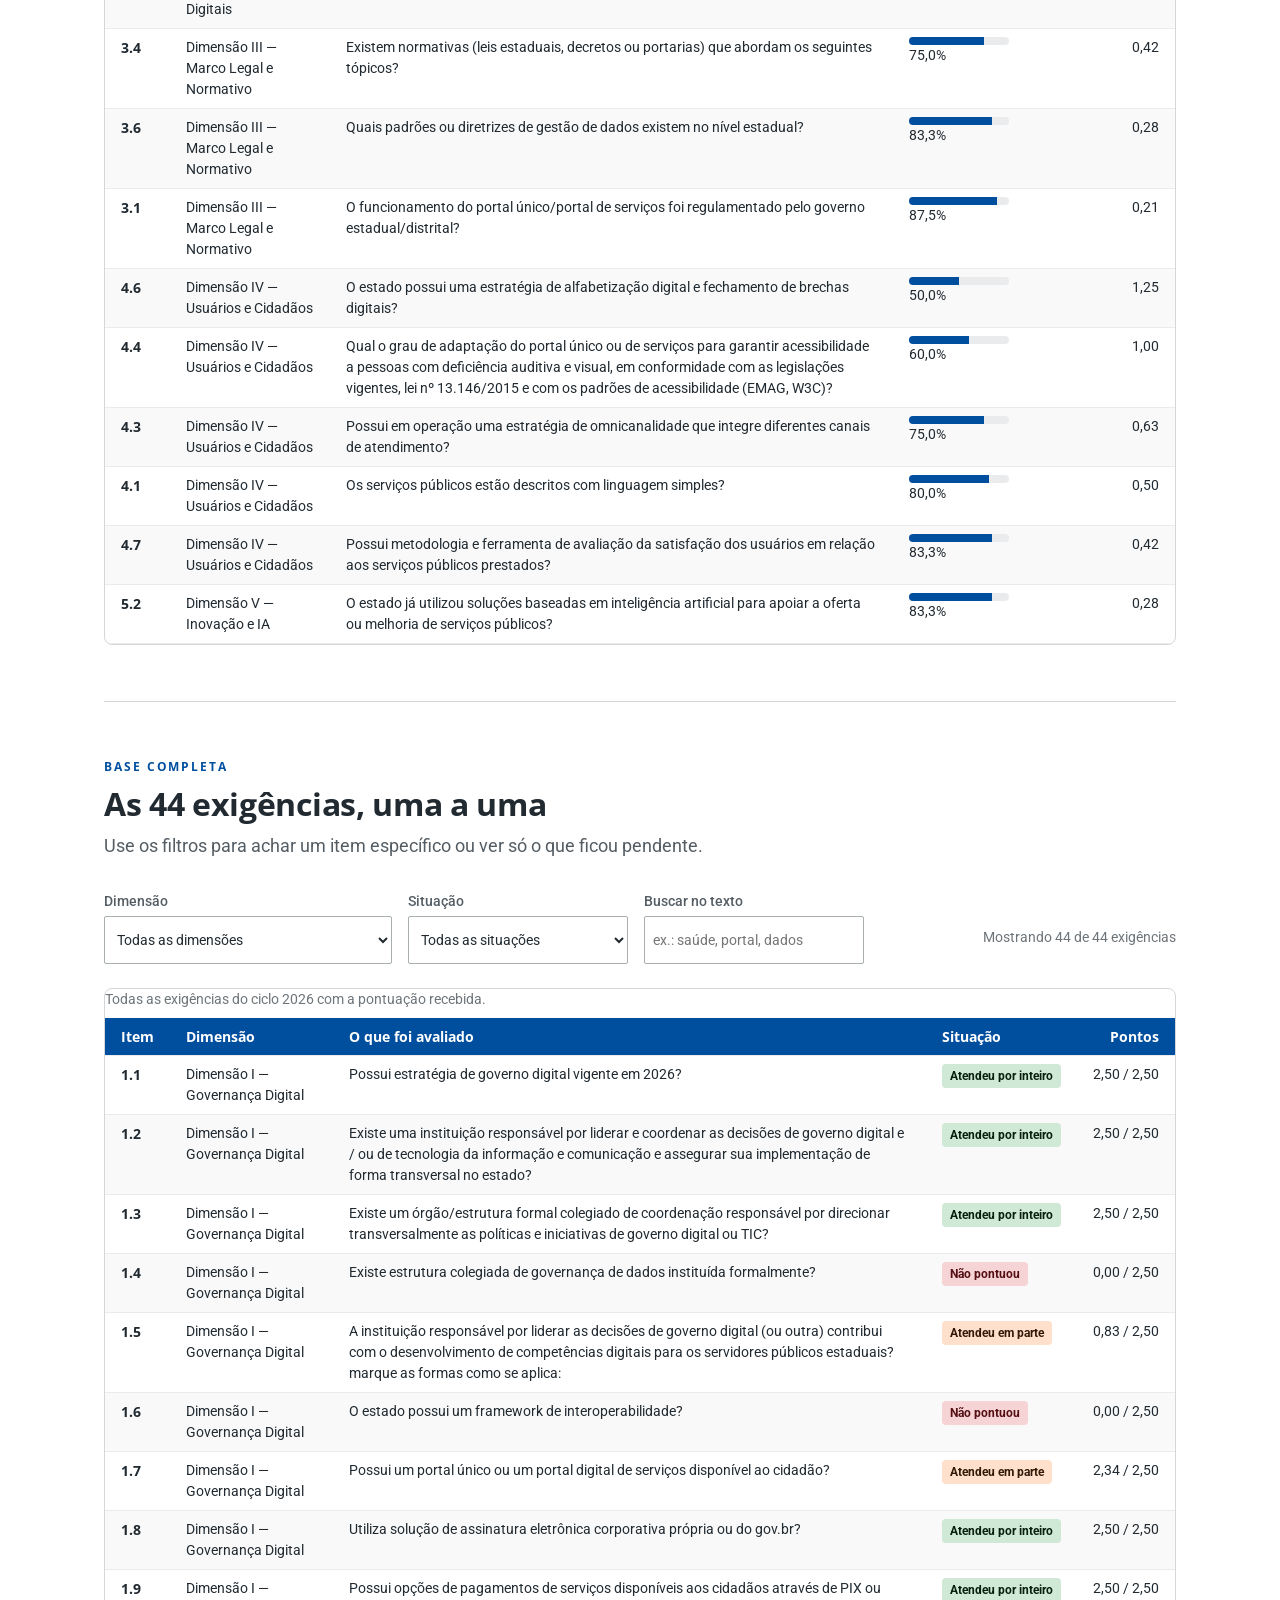
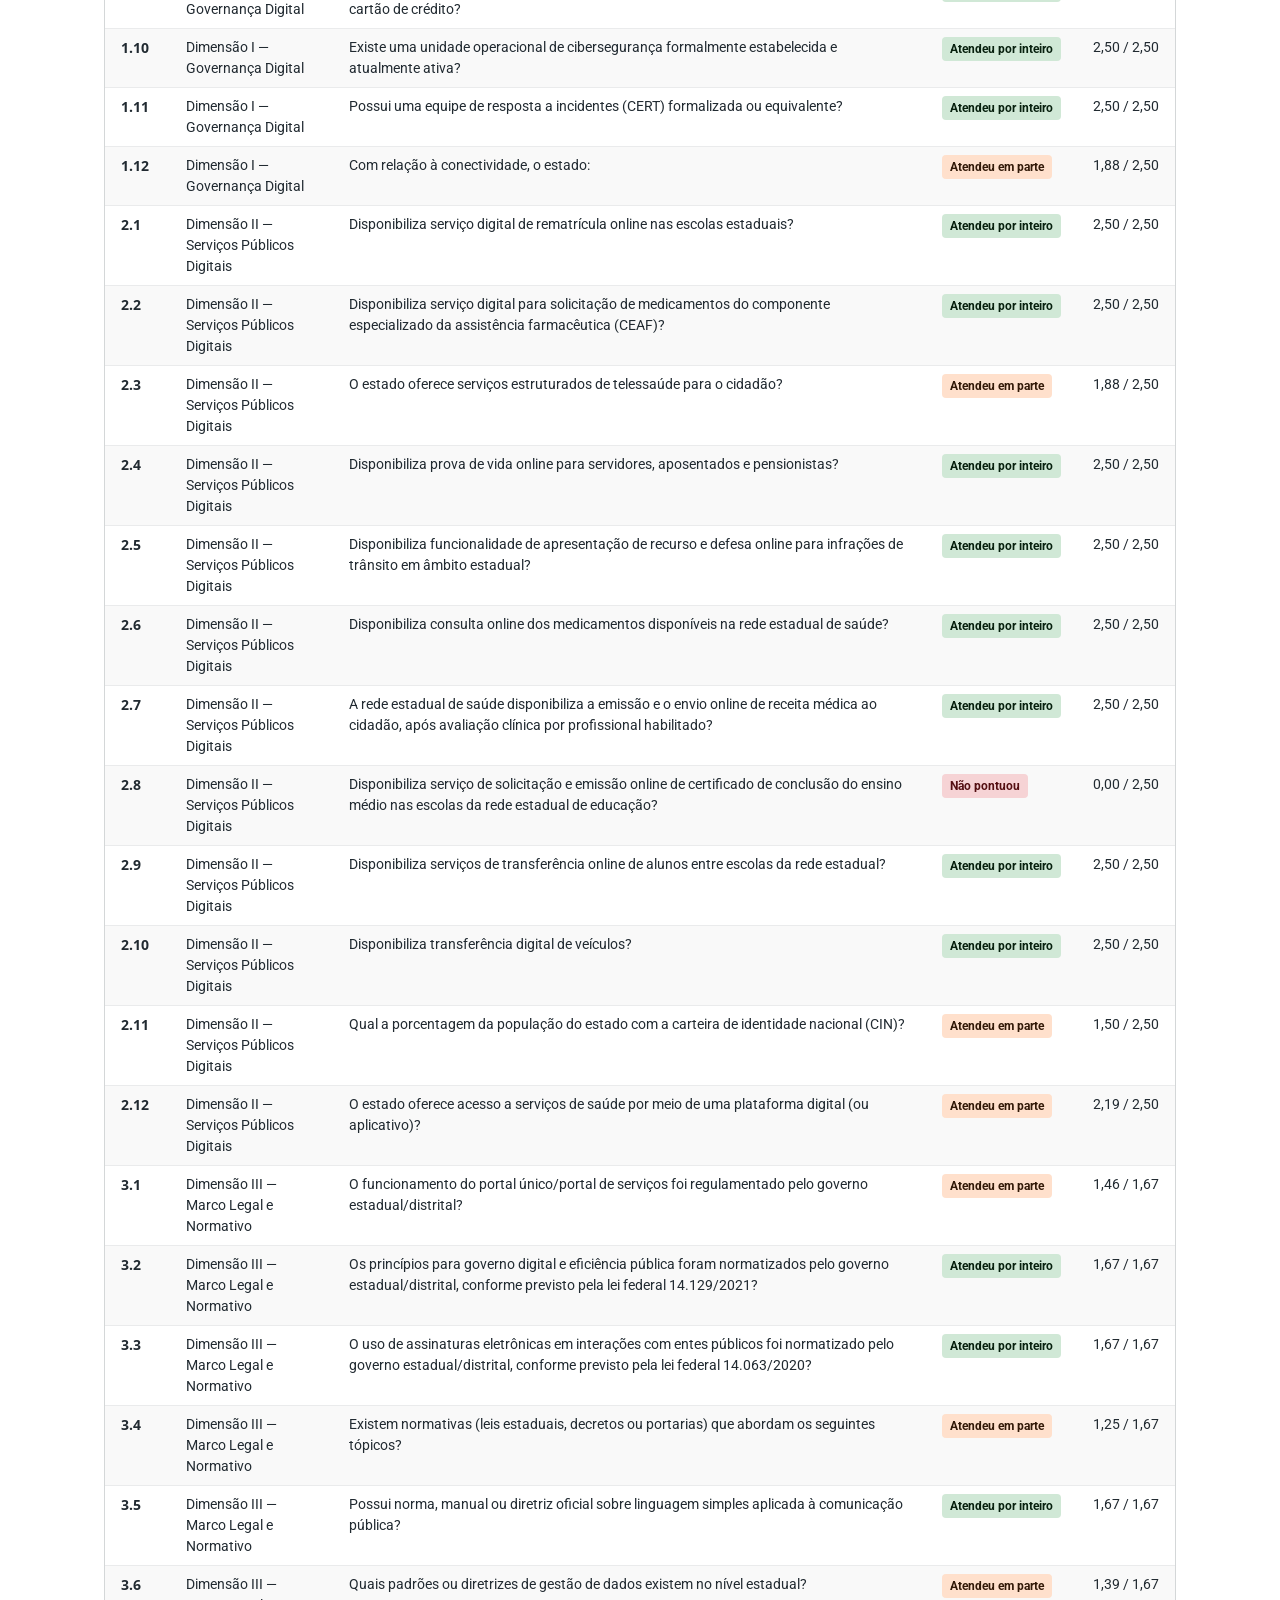
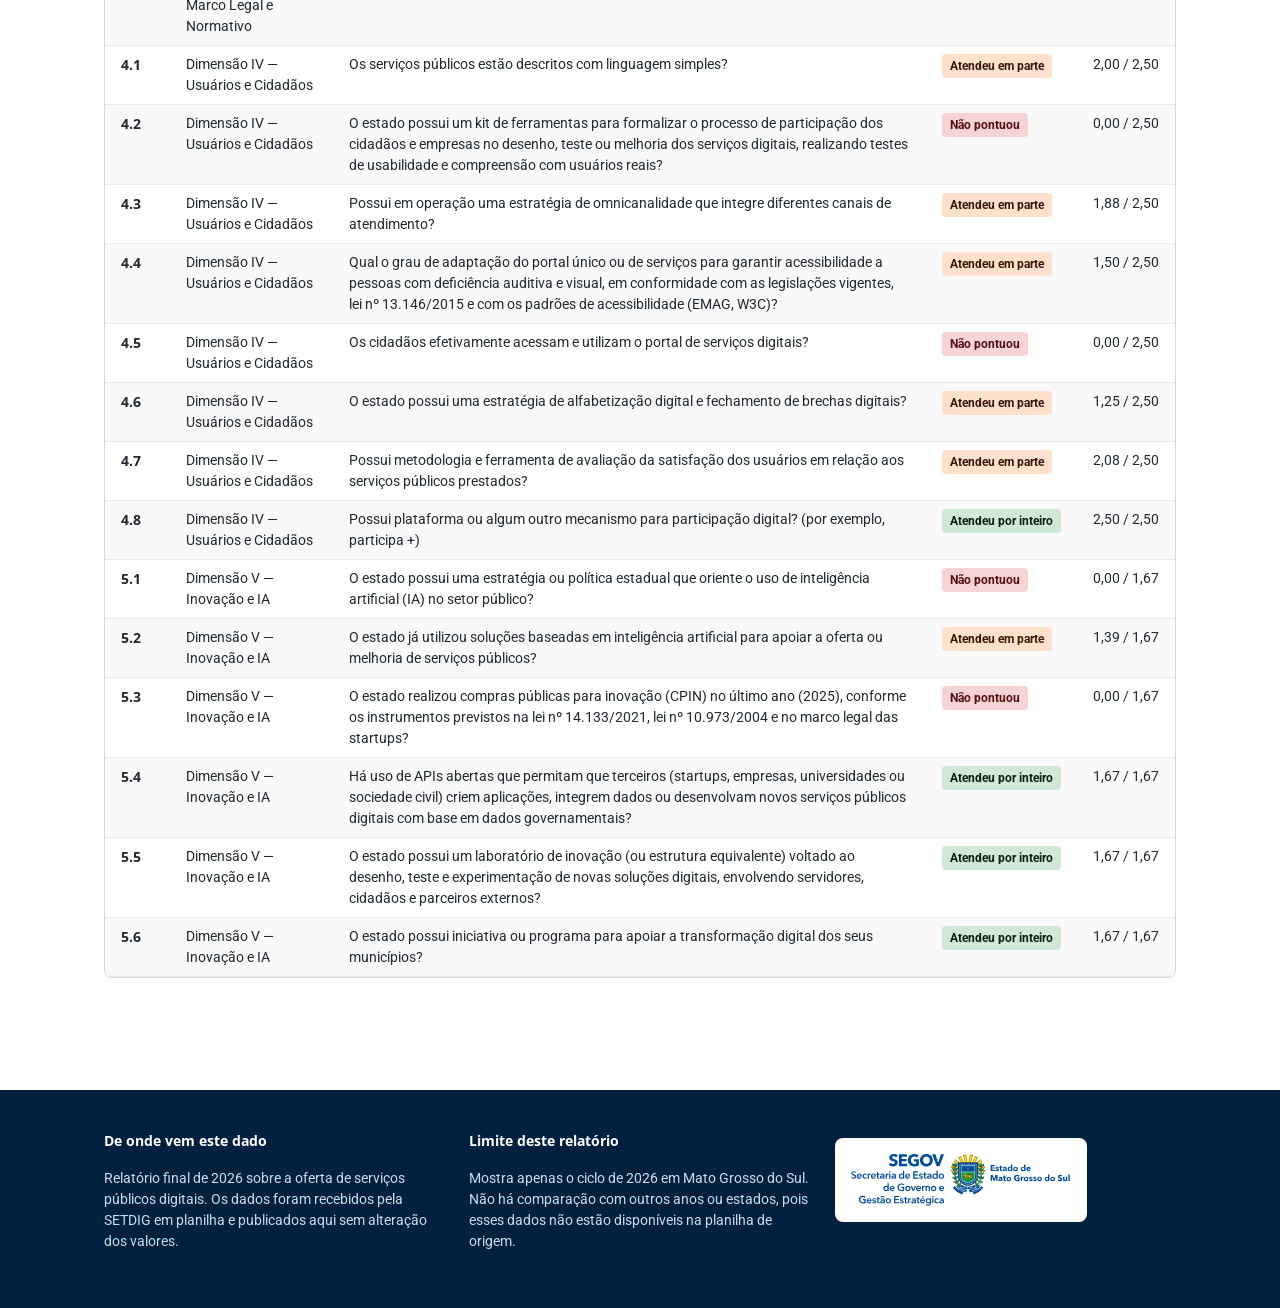
==== commit 789f3b75: "feat: adiciona analise executiva do ciclo 2026 Nova pagina analise.html com as sete secoes pedidas p" ====
--- a/index.html
+++ b/index.html
@@ -35,6 +35,8 @@
         <p class="lede">O Estado foi avaliado em <strong>44 exigências</strong> distribuídas em 5 dimensões.
           Fechou o ciclo com <strong>74,8 de 100 pontos</strong>. Quase dois terços de tudo que ficou de fora
           vem de <strong>7 exigências que não pontuaram nada</strong>.</p>
+        <p class="lede"><a class="link-claro" href="analise.html">Ver a análise executiva completa</a> —
+          responsabilidade por órgão, justificativa item a item e o que dá para recuperar.</p>
       </div>
       <div class="score" id="score"></div>
     </div>
@@ -181,6 +183,7 @@
     </div>
   </footer>
 
+  <script src="assets/base.js"></script>
   <script src="assets/app.js"></script>
 </body>
 
--- a/assets/styles.css
+++ b/assets/styles.css
@@ -296,3 +296,116 @@
   .filters { display: none; }
   section { page-break-inside: avoid; }
 }
+
+/* ============================================================
+   Analise executiva (analise.html)
+   ============================================================ */
+
+.link-claro { color: #fff; text-decoration: underline; text-underline-offset: 3px; }
+.link-claro:hover { color: var(--primary-100); }
+
+/* Sumario fixo */
+.sumario { background: var(--bg-muted); border-bottom: 1px solid var(--border-default); }
+.sumario ol {
+  list-style: none; margin: 0; padding: 0;
+  display: flex; flex-wrap: wrap; gap: 8px 24px;
+  min-height: 56px; align-items: center;
+}
+.sumario a {
+  font-size: 14px; text-decoration: none; color: var(--content-secondary);
+  padding: 4px 0; border-bottom: 2px solid transparent;
+}
+.sumario a:hover { color: var(--primary-500); border-bottom-color: var(--primary-500); }
+
+/* Tabelas: linhas de recorte e totais */
+tr.total th, tr.total td {
+  background: var(--bg-subtle); font-family: var(--font-display); font-weight: 700;
+  border-top: 2px solid var(--border-strong);
+}
+tr.sub-linha th, tr.sub-linha td { color: var(--content-secondary); font-style: italic; }
+tr.faixa th {
+  background: var(--primary-500); color: #fff; text-align: left;
+  font-size: 14px; letter-spacing: .04em; text-transform: uppercase;
+}
+td small, th small { font-weight: 400; color: var(--content-tertiary); }
+.code-list { font-family: var(--font-mono, monospace); font-size: 13px; color: var(--content-secondary); }
+.dot { width: 10px; height: 10px; border-radius: 50%; display: inline-block; margin-right: 8px; }
+
+/* Cards de dimensao */
+.dim-cards {
+  display: grid; grid-template-columns: repeat(auto-fit, minmax(280px, 1fr));
+  gap: 16px; margin-top: 32px;
+}
+.dim-card {
+  border: 1px solid var(--border-default); border-radius: var(--radius-card);
+  padding: 24px; background: var(--bg-default);
+}
+.dim-card-num {
+  font-family: var(--font-display); font-weight: 700; font-size: 12px;
+  letter-spacing: .16em; text-transform: uppercase; color: var(--primary-500); margin: 0 0 4px;
+}
+.dim-card h3 { margin: 0 0 8px; }
+.dim-card-desc { font-size: 14px; color: var(--content-secondary); margin: 0 0 16px; }
+.dim-card-bar {
+  height: 10px; background: var(--bg-subtle); border-radius: 5px; overflow: hidden; margin-bottom: 8px;
+}
+.dim-card-bar i { display: block; height: 100%; border-radius: 5px; }
+.dim-card-foot { font-size: 14px; color: var(--content-secondary); margin: 0; }
+
+/* Itens de baixo desempenho */
+#lista-baixo { display: grid; gap: 16px; }
+.item[hidden] { display: none; }
+.item {
+  border: 1px solid var(--border-default); border-left: 4px solid var(--border-strong);
+  border-radius: var(--radius-card); padding: 24px; background: var(--bg-default);
+}
+.item[data-situacao="zerado"] { border-left-color: var(--error); }
+.item[data-situacao="parcial"] { border-left-color: var(--warning); }
+.item-head { display: flex; flex-wrap: wrap; align-items: baseline; gap: 8px 16px; margin-bottom: 8px; }
+.item-head .code {
+  font-family: var(--font-display); font-weight: 700; font-size: 14px; color: var(--primary-500);
+}
+.item-dim { font-size: 12px; text-transform: uppercase; letter-spacing: .1em; color: var(--content-tertiary); }
+.item-perda {
+  margin-left: auto; font-family: var(--font-display); font-weight: 700;
+  font-size: 18px; color: var(--error); font-variant-numeric: tabular-nums;
+}
+.item-q { font-size: 16px; margin: 0 0 16px; }
+.item-meta { display: flex; flex-wrap: wrap; align-items: center; gap: 8px 16px; font-size: 14px; }
+.item-score, .item-org { color: var(--content-secondary); }
+.item-org { font-weight: 700; color: var(--content-primary); }
+.item-obs {
+  margin: 16px 0 0; padding-top: 16px; border-top: 1px solid var(--bg-subtle);
+  font-size: 14px; color: var(--content-secondary);
+}
+.tag-neutro { background: var(--bg-subtle); color: var(--content-secondary); }
+
+/* Bloco de lacuna (secao 5) */
+.lacuna {
+  border: 2px dashed var(--border-strong); border-radius: var(--radius-card);
+  padding: 32px; background: var(--bg-muted);
+}
+.lacuna p { max-width: 78ch; }
+.lacuna p:last-child { margin-bottom: 0; }
+.lacuna-acao { font-size: 14px; color: var(--content-secondary); }
+
+/* Achados */
+.achados { display: grid; grid-template-columns: repeat(auto-fit, minmax(340px, 1fr)); gap: 16px; }
+.achado {
+  border: 1px solid var(--border-default); border-top: 4px solid var(--primary-500);
+  border-radius: var(--radius-card); padding: 24px; background: var(--bg-default);
+}
+.achado-forte { border-top-color: var(--success); }
+.achado-fraco { border-top-color: var(--error); }
+.achado-impacto { border-top-color: var(--warning); }
+.achado-chance { border-top-color: var(--primary-500); }
+.achado-lacuna { border-top-color: var(--border-strong); }
+.achado h3 { margin: 0 0 16px; }
+.achado ul { margin: 0; padding-left: 24px; }
+.achado li { margin-bottom: 8px; font-size: 15px; color: var(--content-secondary); }
+.achado li strong { color: var(--content-primary); }
+
+@media (max-width: 720px) {
+  .sumario ol { gap: 8px 16px; padding: 8px 0; }
+  .item-perda { margin-left: 0; }
+}
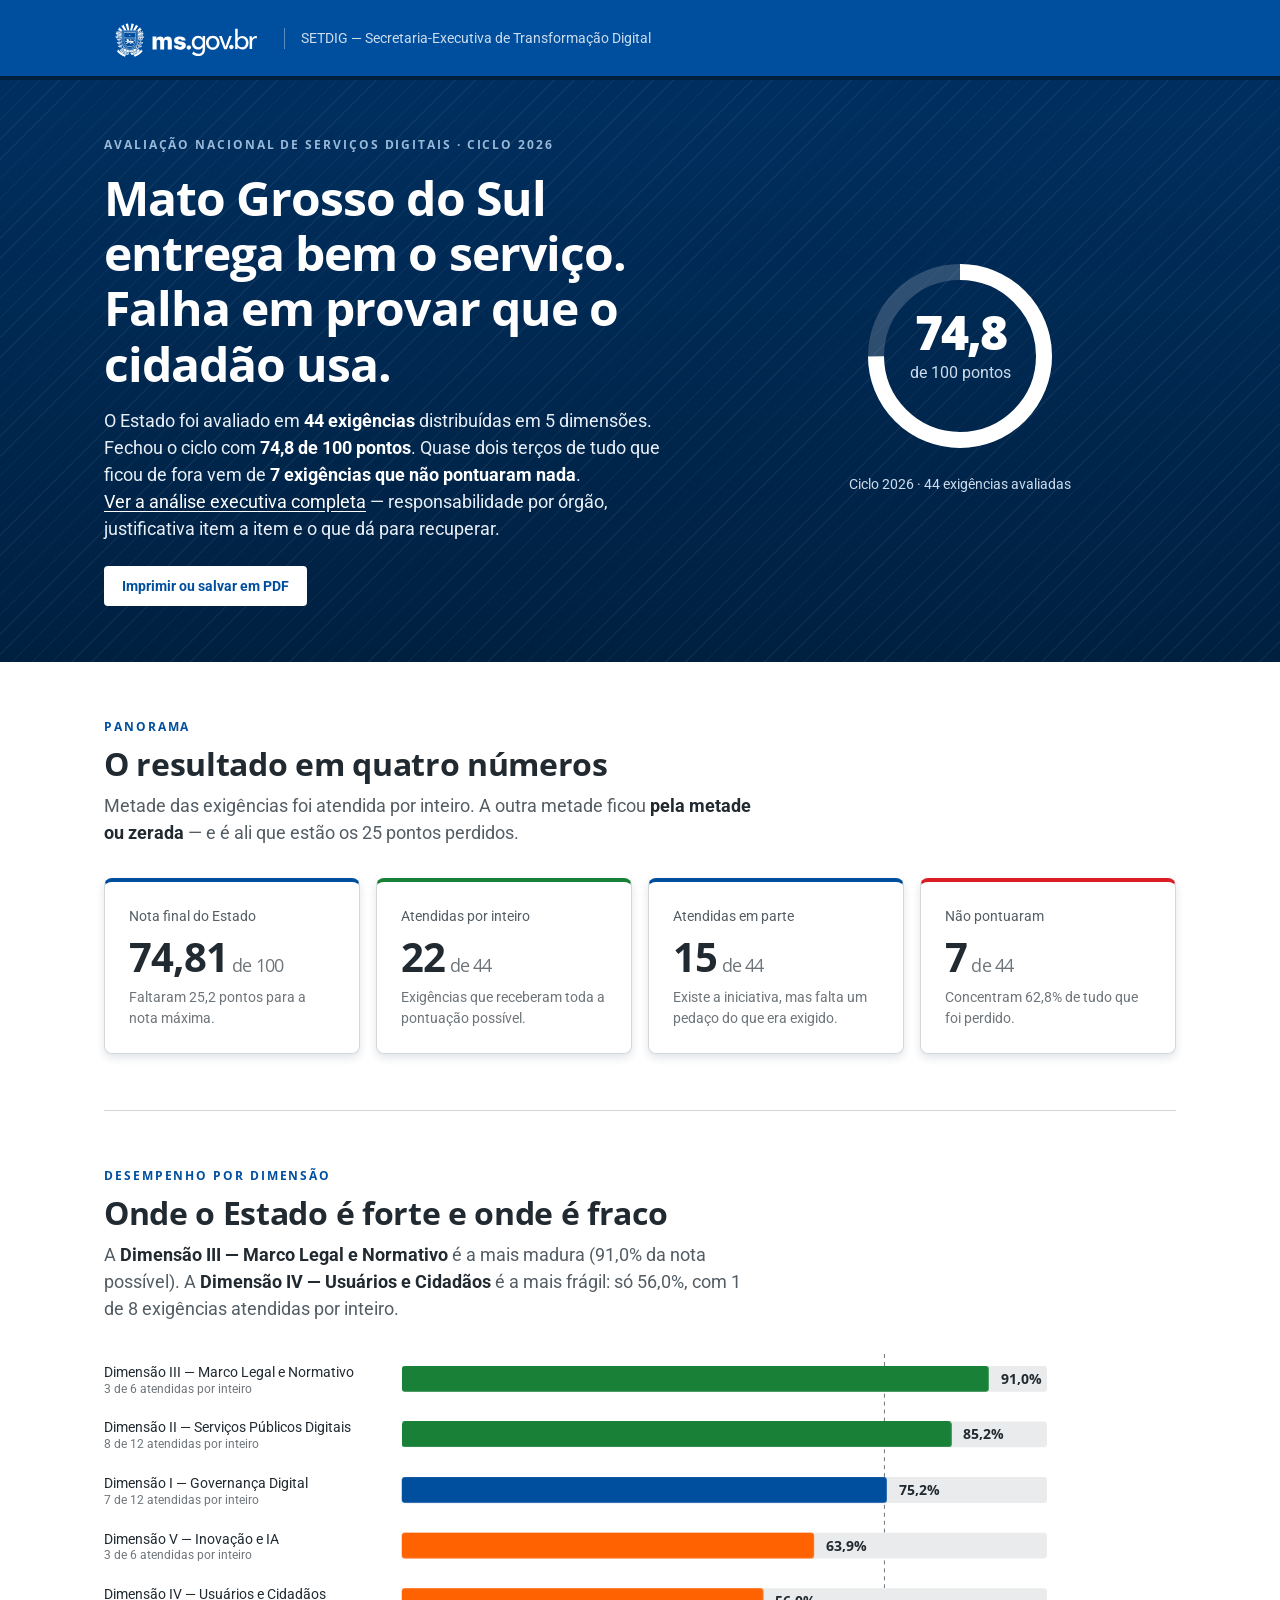
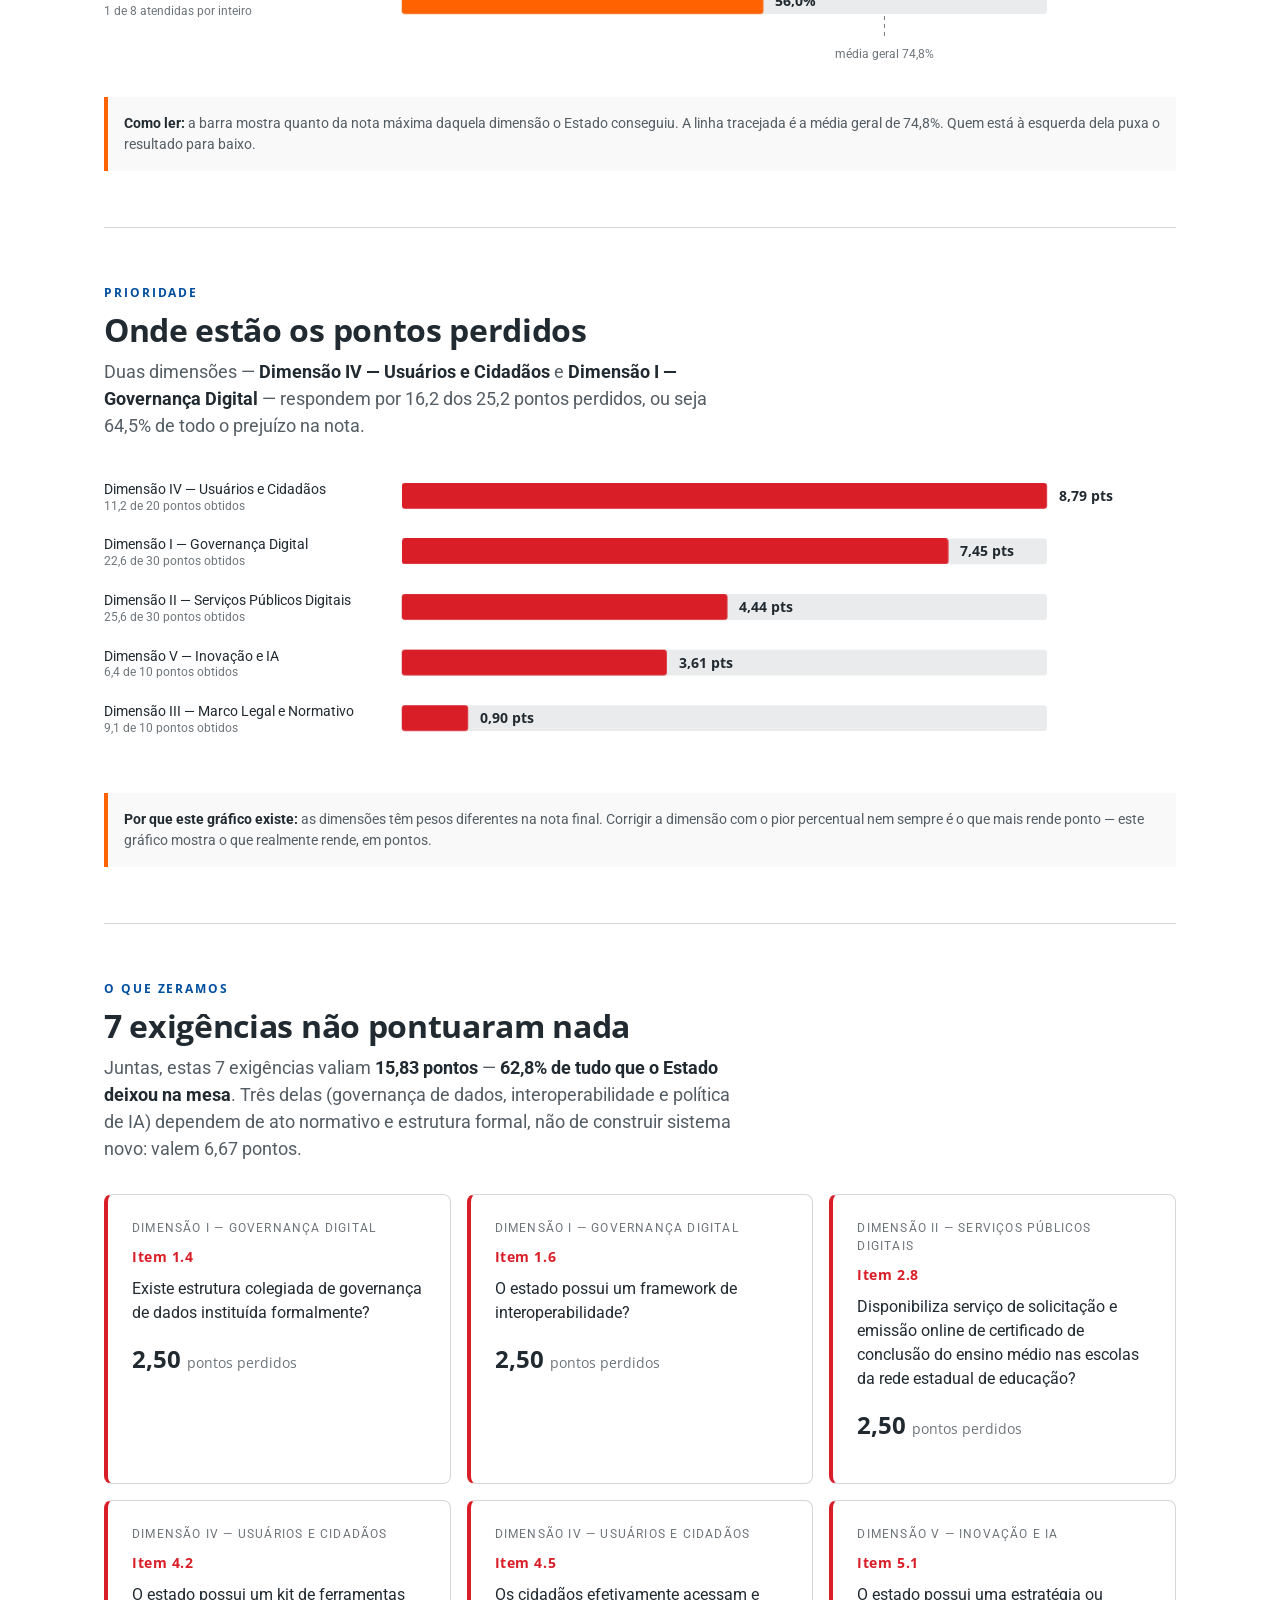
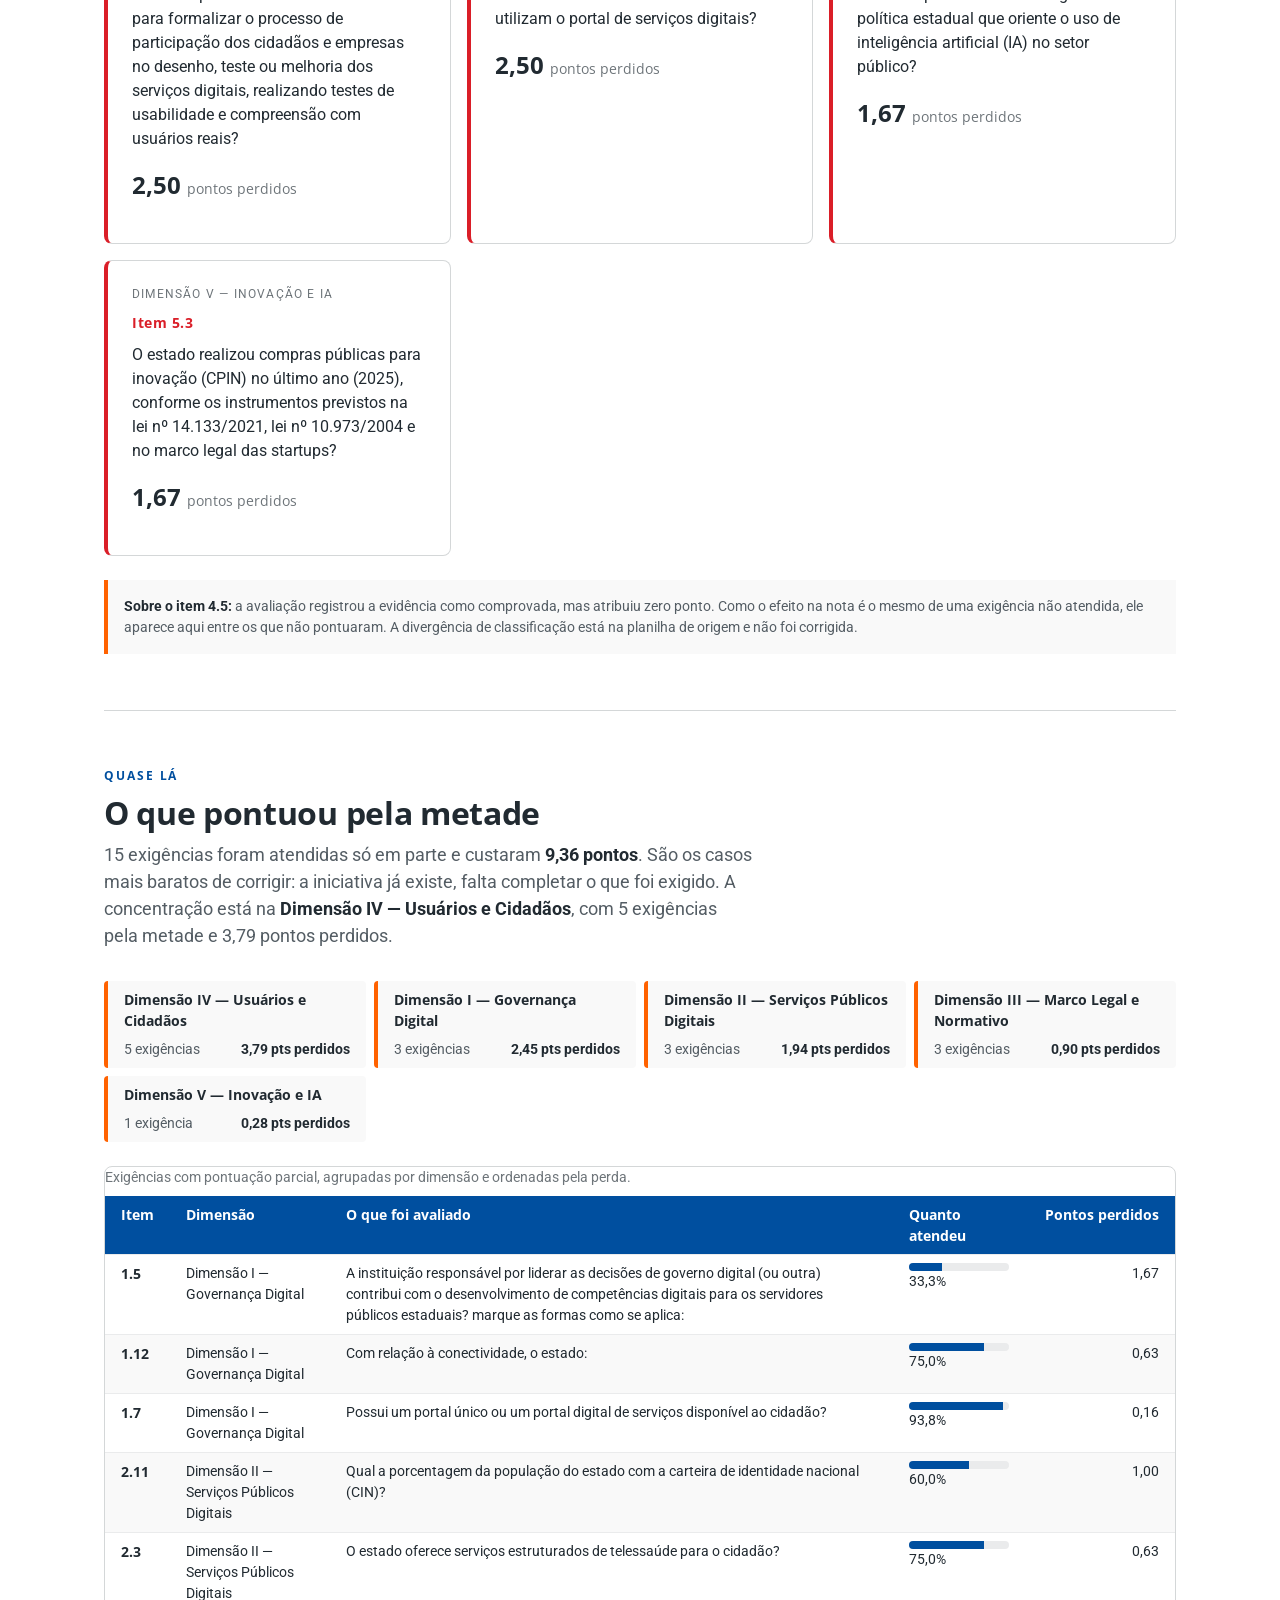
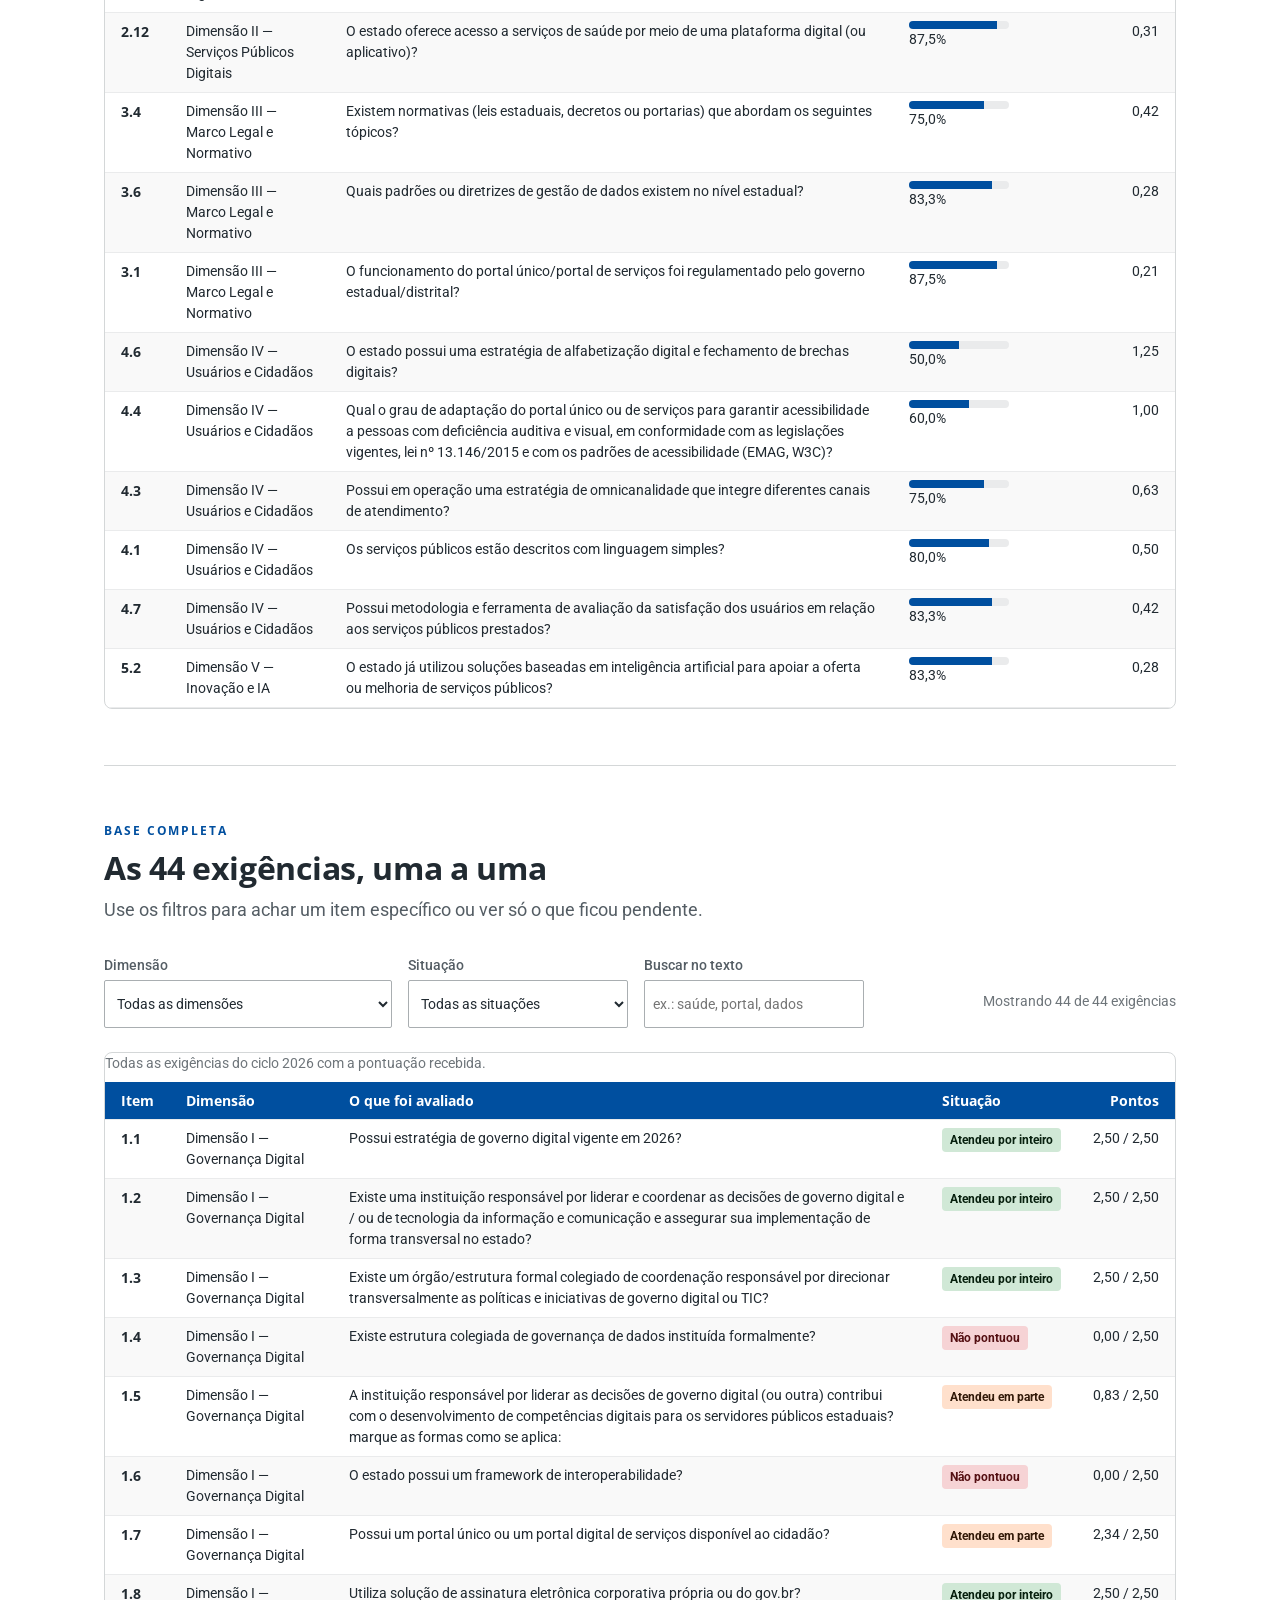
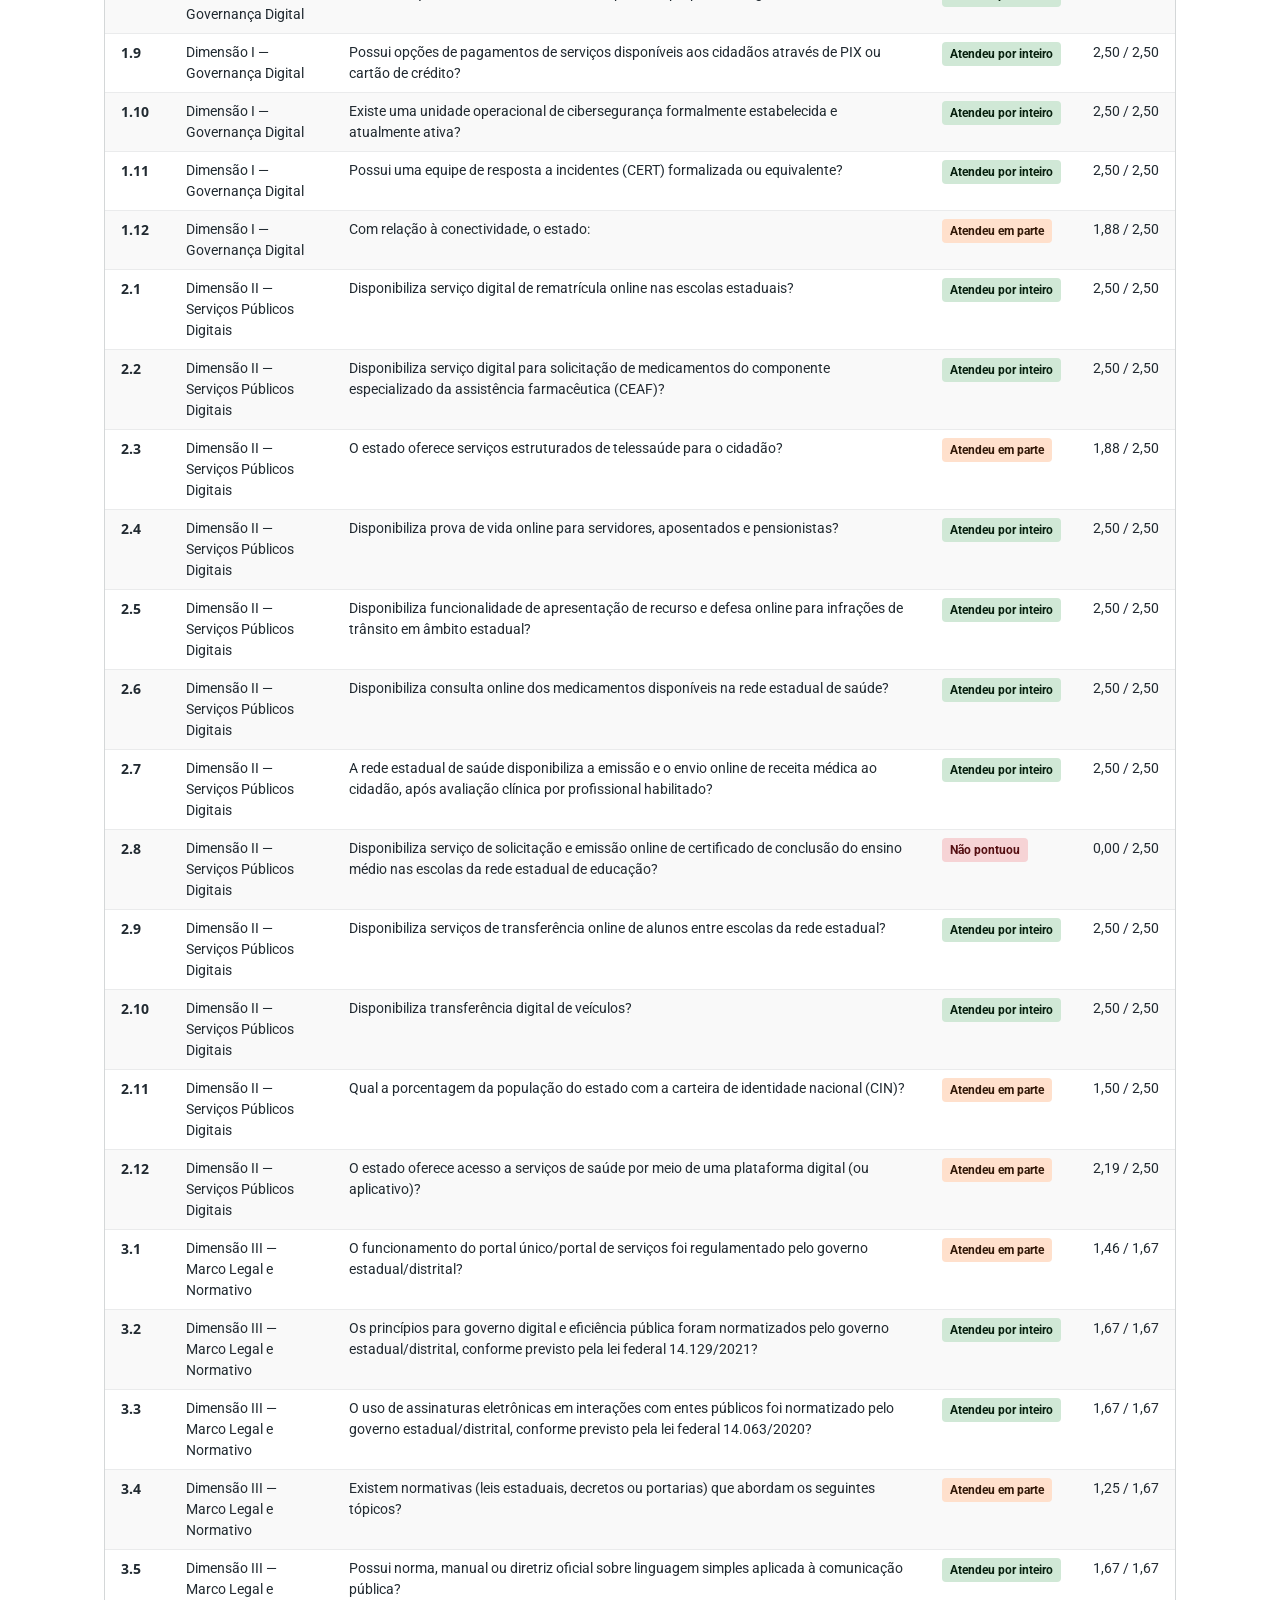
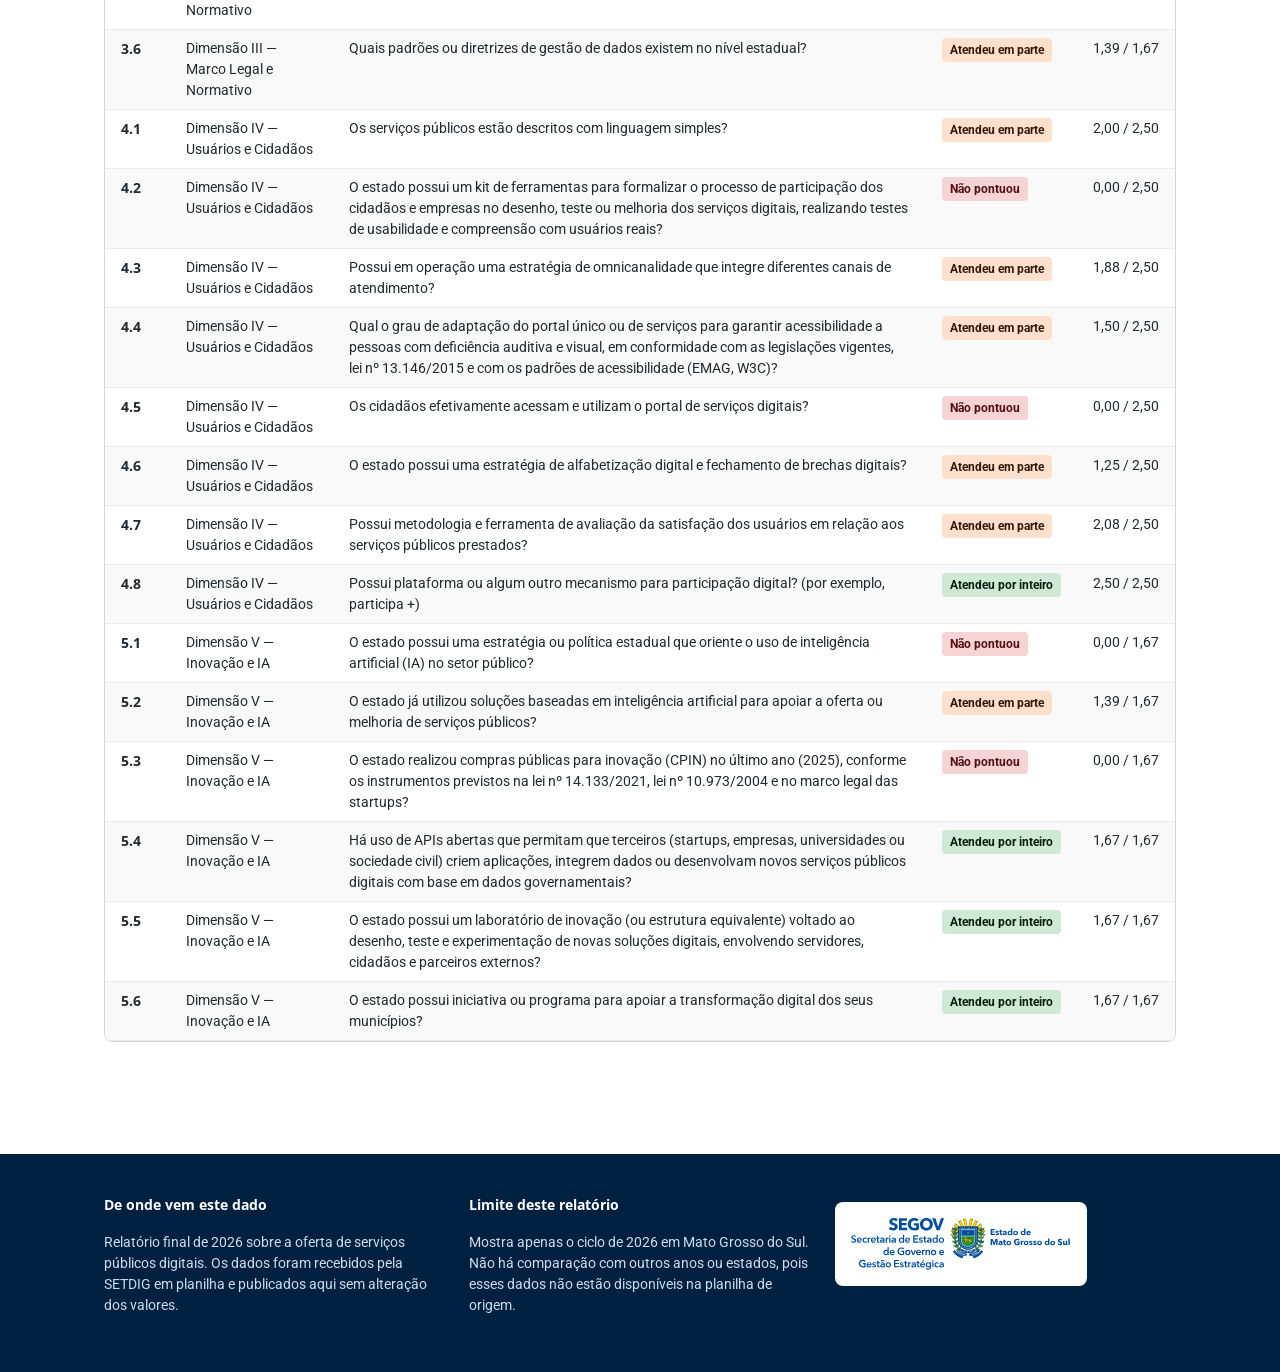
==== commit ff0db07a: "fix: corrige a quebra do relatorio na impressao e ordena as dimensoes por hierarquia O relatorio e l" ====
--- a/index.html
+++ b/index.html
@@ -37,6 +37,9 @@
           vem de <strong>7 exigências que não pontuaram nada</strong>.</p>
         <p class="lede"><a class="link-claro" href="analise.html">Ver a análise executiva completa</a> —
           responsabilidade por órgão, justificativa item a item e o que dá para recuperar.</p>
+        <button type="button" class="btn-imprimir" onclick="window.print()">
+          Imprimir ou salvar em PDF
+        </button>
       </div>
       <div class="score" id="score"></div>
     </div>
--- a/assets/styles.css
+++ b/assets/styles.css
@@ -409,3 +409,132 @@
   .sumario ol { gap: 8px 16px; padding: 8px 0; }
   .item-perda { margin-left: 0; }
 }
+
+/* ---------- Comparativo nacional (secao 5) ---------- */
+.sub-titulo { margin: 40px 0 16px; font-size: 20px; }
+.delta { font-variant-numeric: tabular-nums; font-weight: 700; }
+.delta.up { color: var(--success); }
+.delta.down { color: var(--error); }
+.marca {
+  display: inline-block; padding: 2px 8px; border-radius: var(--radius-btn);
+  font-size: 12px; font-weight: 700; white-space: nowrap;
+}
+.marca-atras { background: #F6D3D5; color: #540F12; }
+.marca-meio { background: var(--bg-subtle); color: var(--content-secondary); }
+.marca-frente { background: #D0E8D6; color: #08210F; }
+.marca-dificil { background: #CDEBFF; color: #011F33; margin-top: 4px; }
+#tab-nacional-ind tr[hidden] { display: none; }
+.achado-nacional { border-top-color: var(--info); }
+
+/* ============================================================
+   Impressão e exportação em PDF
+   O relatório é levado impresso para reunião, então esta folha
+   é parte da entrega, não um extra.
+   ============================================================ */
+
+.btn-imprimir {
+  display: inline-flex; align-items: center; gap: 8px;
+  margin-top: 24px; padding: 0 16px; height: 40px;
+  background: #fff; color: var(--primary-500);
+  border: 2px solid #fff; border-radius: var(--radius-btn);
+  font-family: var(--font-body); font-size: 14px; font-weight: 700;
+  cursor: pointer; transition: background 150ms ease, color 150ms ease;
+}
+.btn-imprimir:hover { background: transparent; color: #fff; }
+
+@page {
+  size: A4 portrait;
+  margin: 14mm 12mm;
+}
+
+@media print {
+  /* Fundos e cores chapadas precisam ser impressos: sem isso as barras dos
+     graficos e a faixa institucional saem em branco. */
+  * { -webkit-print-color-adjust: exact !important; print-color-adjust: exact !important; }
+
+  html { scroll-behavior: auto; }
+  body { font-size: 10.5pt; line-height: 1.4; background: #fff; }
+
+  /* Controles de tela nao existem no papel */
+  .skip, .sumario, .filters, .btn-imprimir, .count { display: none !important; }
+
+  /* Faixa institucional: mantem o azul, a marca do Estado e branca e so aparece sobre ele */
+  .gov { border-bottom-width: 2px; }
+  .gov .wrap { min-height: 0; padding: 6mm 0; }
+  .logo-ms { height: 14mm; }
+
+  /* Capa: fundo escuro vira claro para economizar tinta e manter legibilidade */
+  .hero { background: #fff !important; color: var(--content-primary) !important; border-bottom: 2px solid var(--primary-500); }
+  .hero::after { display: none; }
+  .hero .wrap { padding: 8mm 0; gap: 8mm; break-after: page; }
+  .hero h1 { font-size: 22pt; }
+  .eyebrow { color: var(--primary-500) !important; }
+  .hero .lede { color: var(--content-secondary) !important; font-size: 11pt; }
+  .hero .lede strong { color: var(--content-primary) !important; }
+  .link-claro { color: var(--primary-500) !important; }
+
+  /* Anel da nota: traco e texto brancos ficariam invisiveis no papel */
+  .score .ring circle:first-of-type { stroke: var(--bg-subtle) !important; }
+  .score .ring circle + circle { stroke: var(--primary-500) !important; }
+  .score .ring text { fill: var(--content-primary) !important; }
+  .score .ring text + text { fill: var(--content-secondary) !important; }
+  .score .caption { color: var(--content-secondary) !important; }
+
+  /* Cada seção começa em página nova e o título nunca fica órfão no rodapé */
+  main > section { break-before: page; padding: 0 0 8mm; border-top: 0; }
+  main > section:first-of-type { break-before: auto; }
+  .sec-head { break-after: avoid; margin-bottom: 6mm; }
+  h2, h3 { break-after: avoid; }
+  h2 { font-size: 16pt; }
+  h3, .sub-titulo { font-size: 12pt; margin-top: 6mm; }
+  .anchor { font-size: 10.5pt; }
+
+  /* Blocos que não podem ser cortados no meio */
+  .kpi, .zero, .item, .achado, .dim-card, .note, .lacuna, .dim-list li,
+  figure, tr { break-inside: avoid; }
+
+  /* Grade compacta: 4 KPIs lado a lado cabem na largura útil do A4 */
+  .kpis { grid-template-columns: repeat(4, 1fr); gap: 4mm; }
+  .kpi { padding: 4mm; box-shadow: none; }
+  .kpi .num { font-size: 20pt; }
+  .kpi .label, .kpi .hint { font-size: 8.5pt; }
+  .zeros, .achados, .dim-cards { grid-template-columns: repeat(2, 1fr); gap: 4mm; }
+  .zero, .achado, .dim-card, .item { padding: 4mm; }
+
+  /* Tabelas: a causa da quebra na impressão era o min-width de 720px, que existe só
+     para forçar a rolagem lateral na tela. No papel não há rolagem: a tabela precisa
+     caber na largura útil, com o texto quebrando dentro da célula. */
+  .table-scroll { overflow: visible !important; border: 0; }
+  table {
+    width: 100% !important; min-width: 0 !important;
+    font-size: 8.5pt; table-layout: fixed;
+  }
+  thead { display: table-header-group; }
+  tfoot { display: table-footer-group; }
+  thead th { position: static !important; }
+  th, td { padding: 1.5mm 2mm; word-wrap: break-word; overflow-wrap: anywhere; }
+  td.n, th.n, td.code { white-space: normal !important; }
+  .marca, .tag { white-space: normal !important; font-size: 7.5pt; }
+  .marca { display: block; margin-bottom: 1mm; }
+  .minibar { width: 50px; }
+  caption { font-size: 8.5pt; }
+
+  /* Gráficos: sem animação, senão a barra pode sair com largura zero */
+  .bar { animation: none !important; transform: none !important; }
+  .chart { max-width: 100%; }
+  .chart .lbl, .chart .val { font-size: 13px; }
+
+  /* Ligações e rodapé */
+  a { text-decoration: none; color: var(--content-primary); }
+  footer {
+    break-before: auto; margin-top: 8mm; padding: 6mm 0 0;
+    background: #fff !important; color: var(--content-secondary) !important;
+    border-top: 2px solid var(--primary-500);
+  }
+  footer strong, footer a { color: var(--content-primary) !important; }
+  .plaque { padding: 0; background: transparent; }
+  .plaque img { width: 45mm; }
+
+  /* Itens ocultos por filtro continuam ocultos: imprime o que está na tela */
+  [hidden] { display: none !important; }
+}
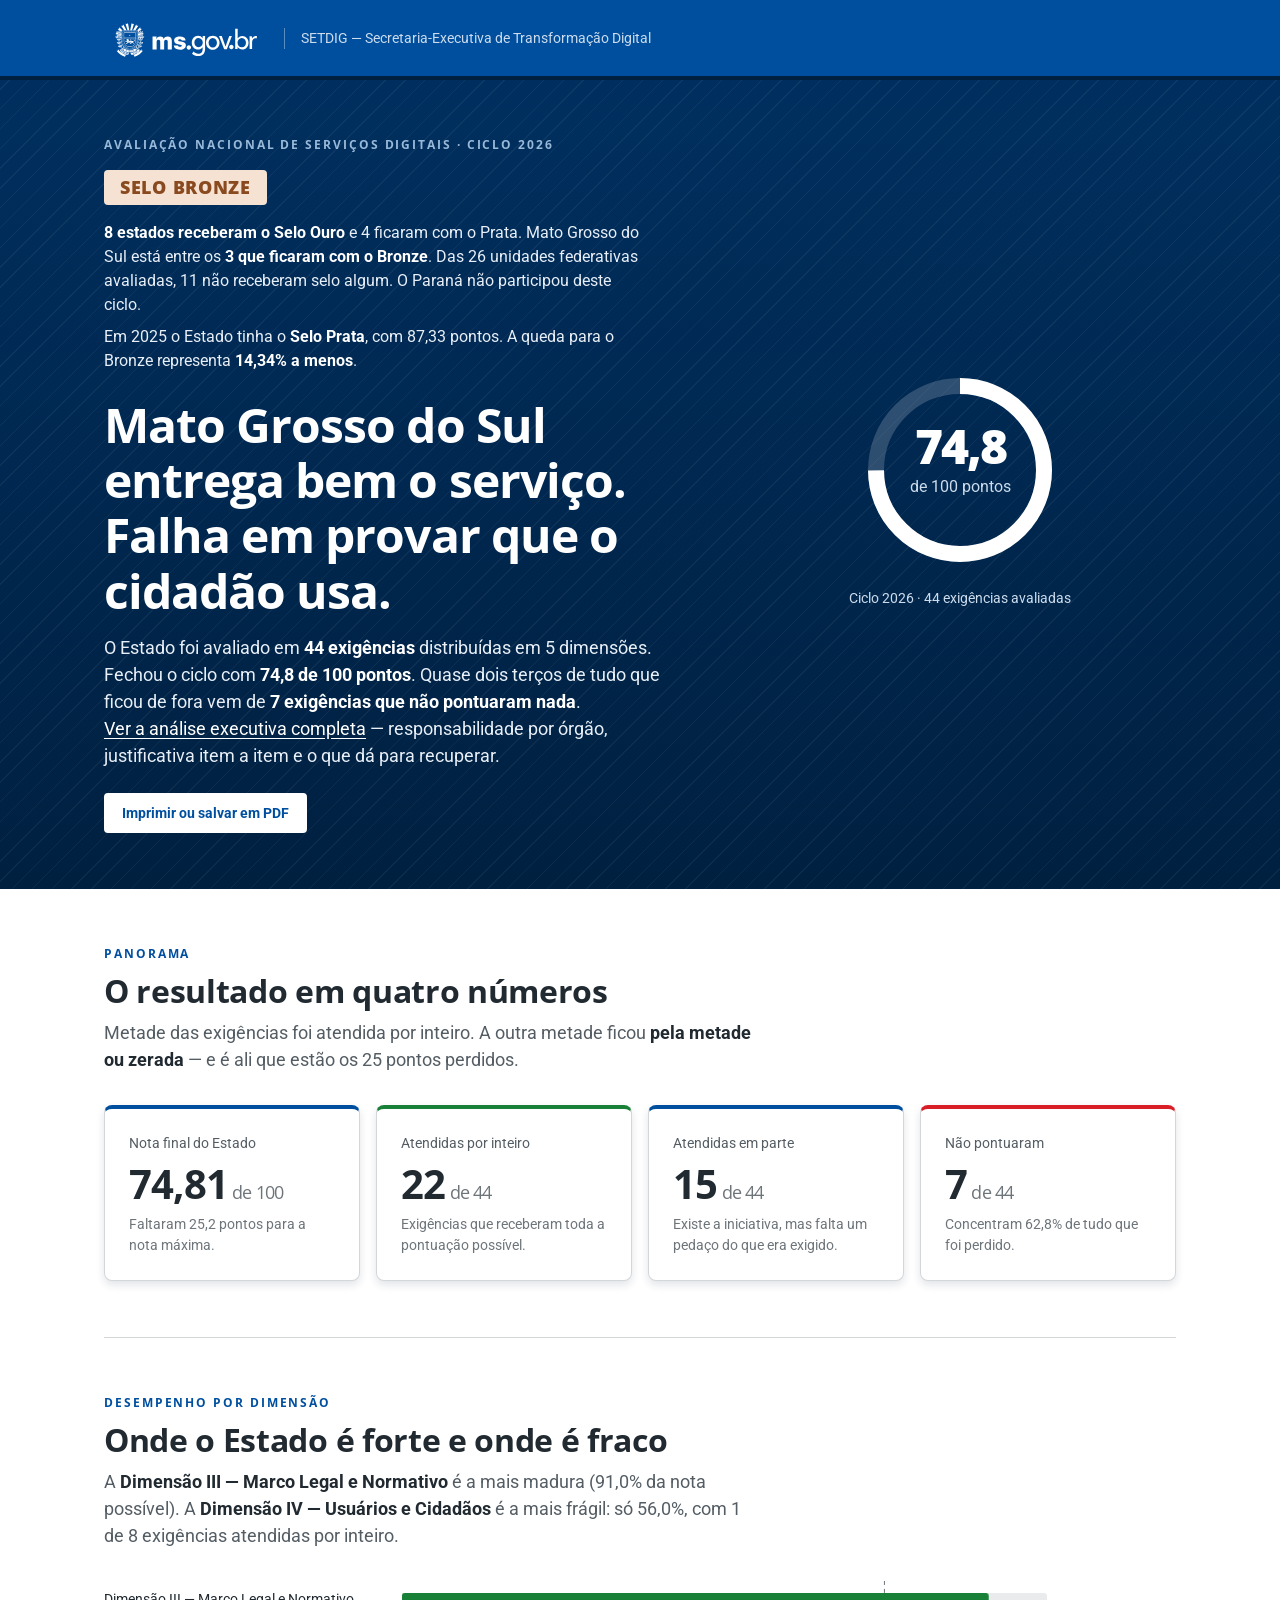
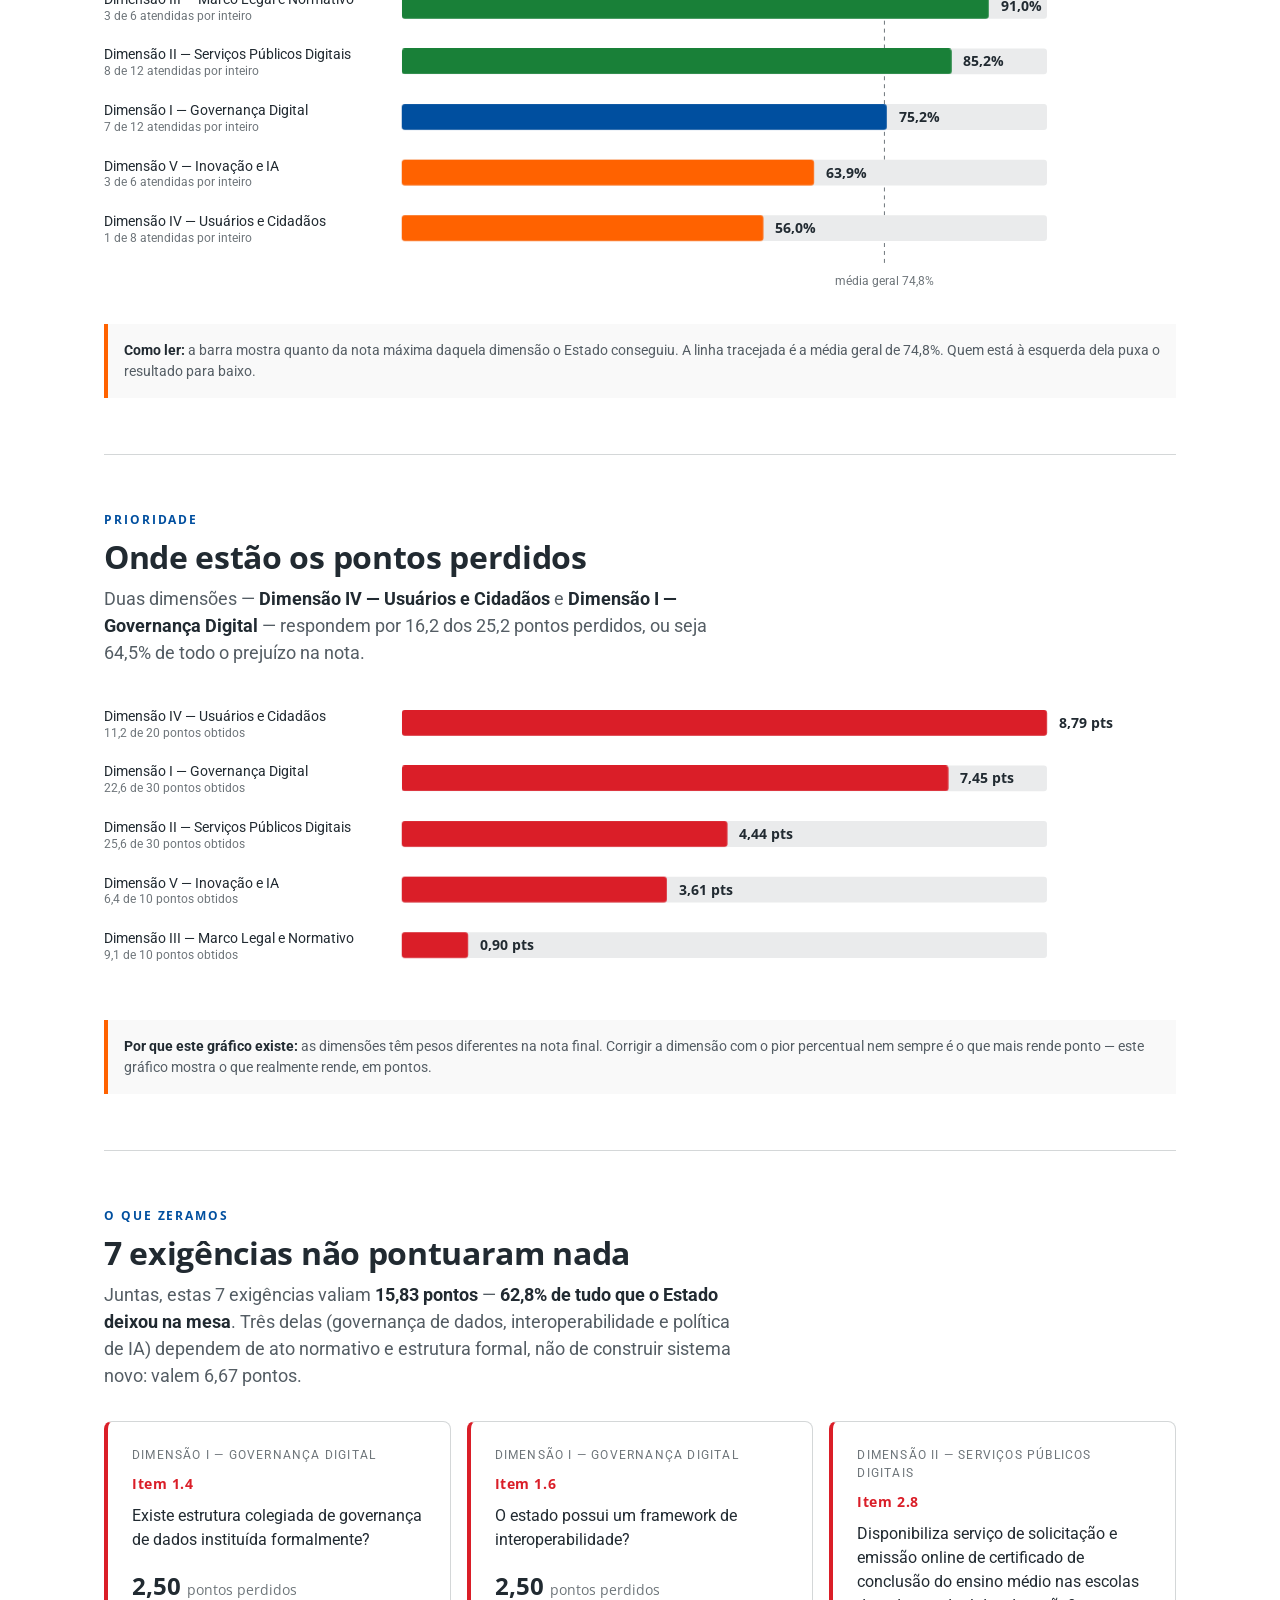
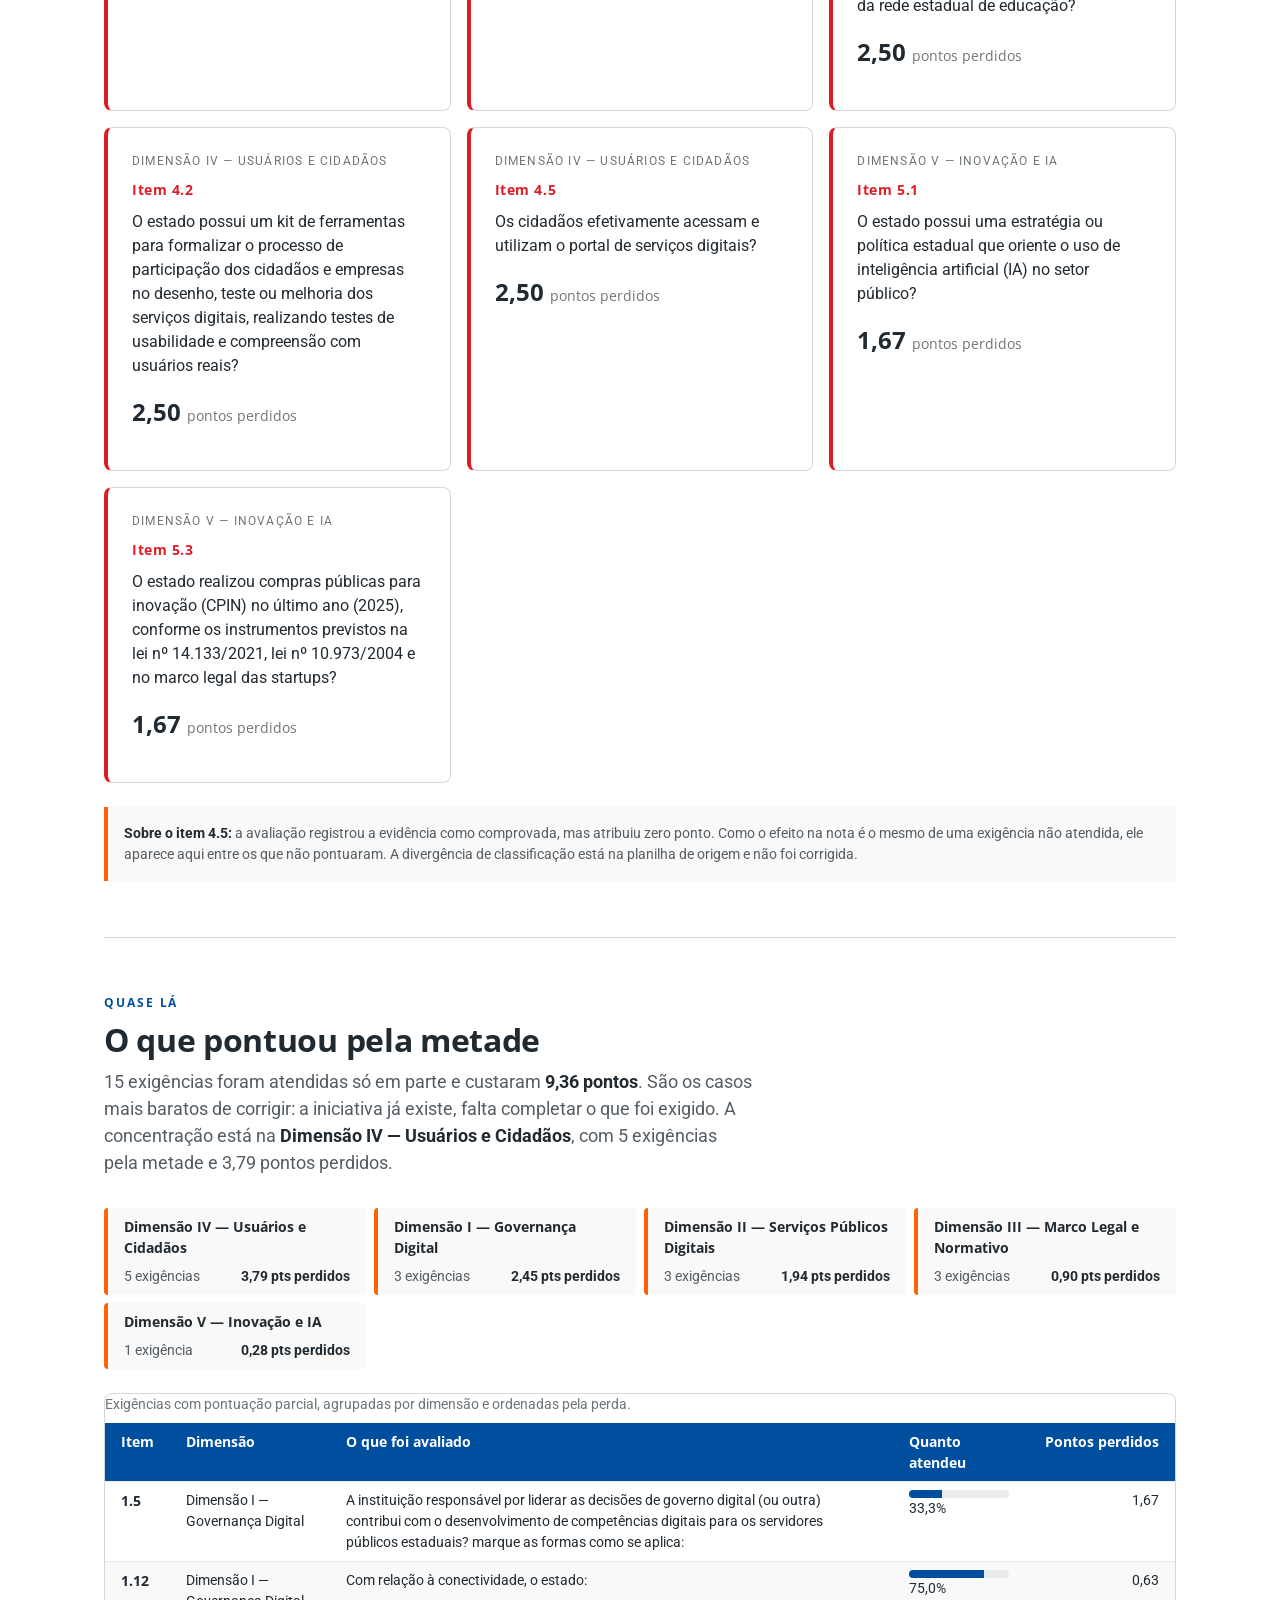
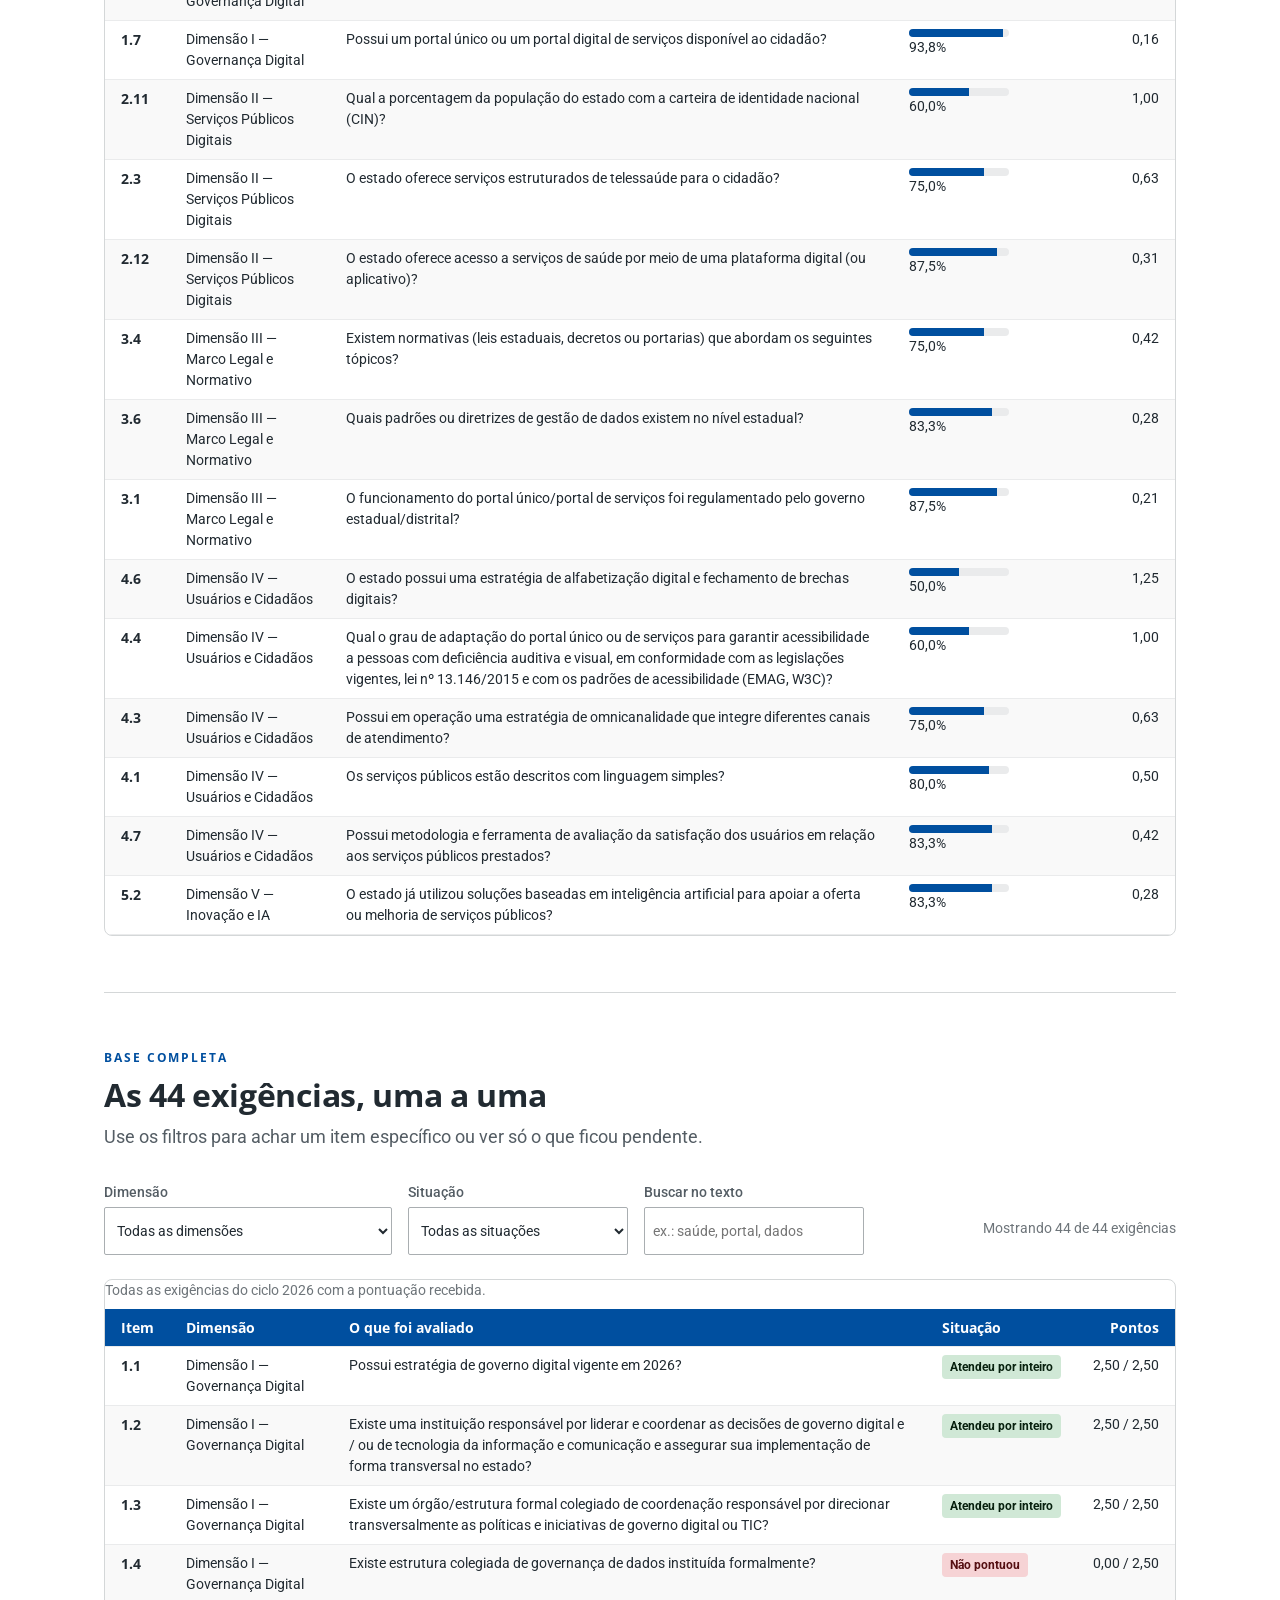
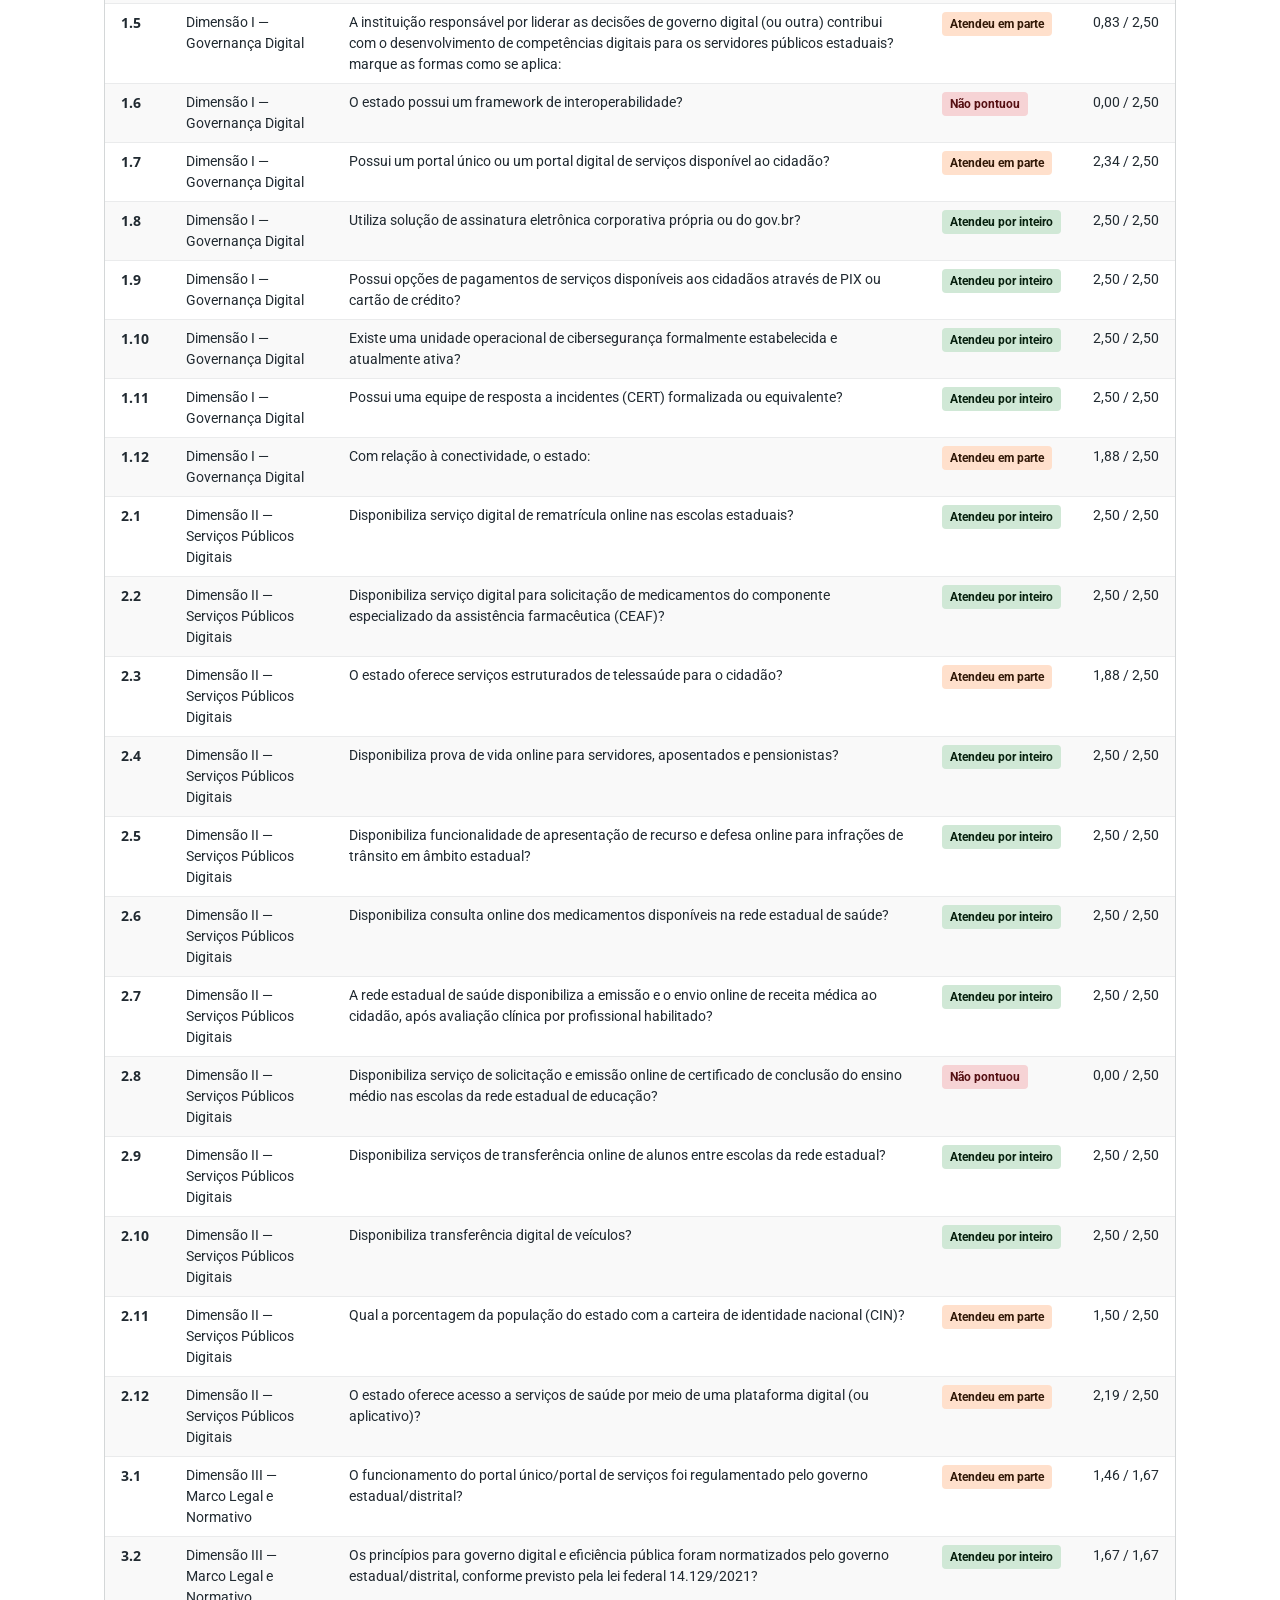
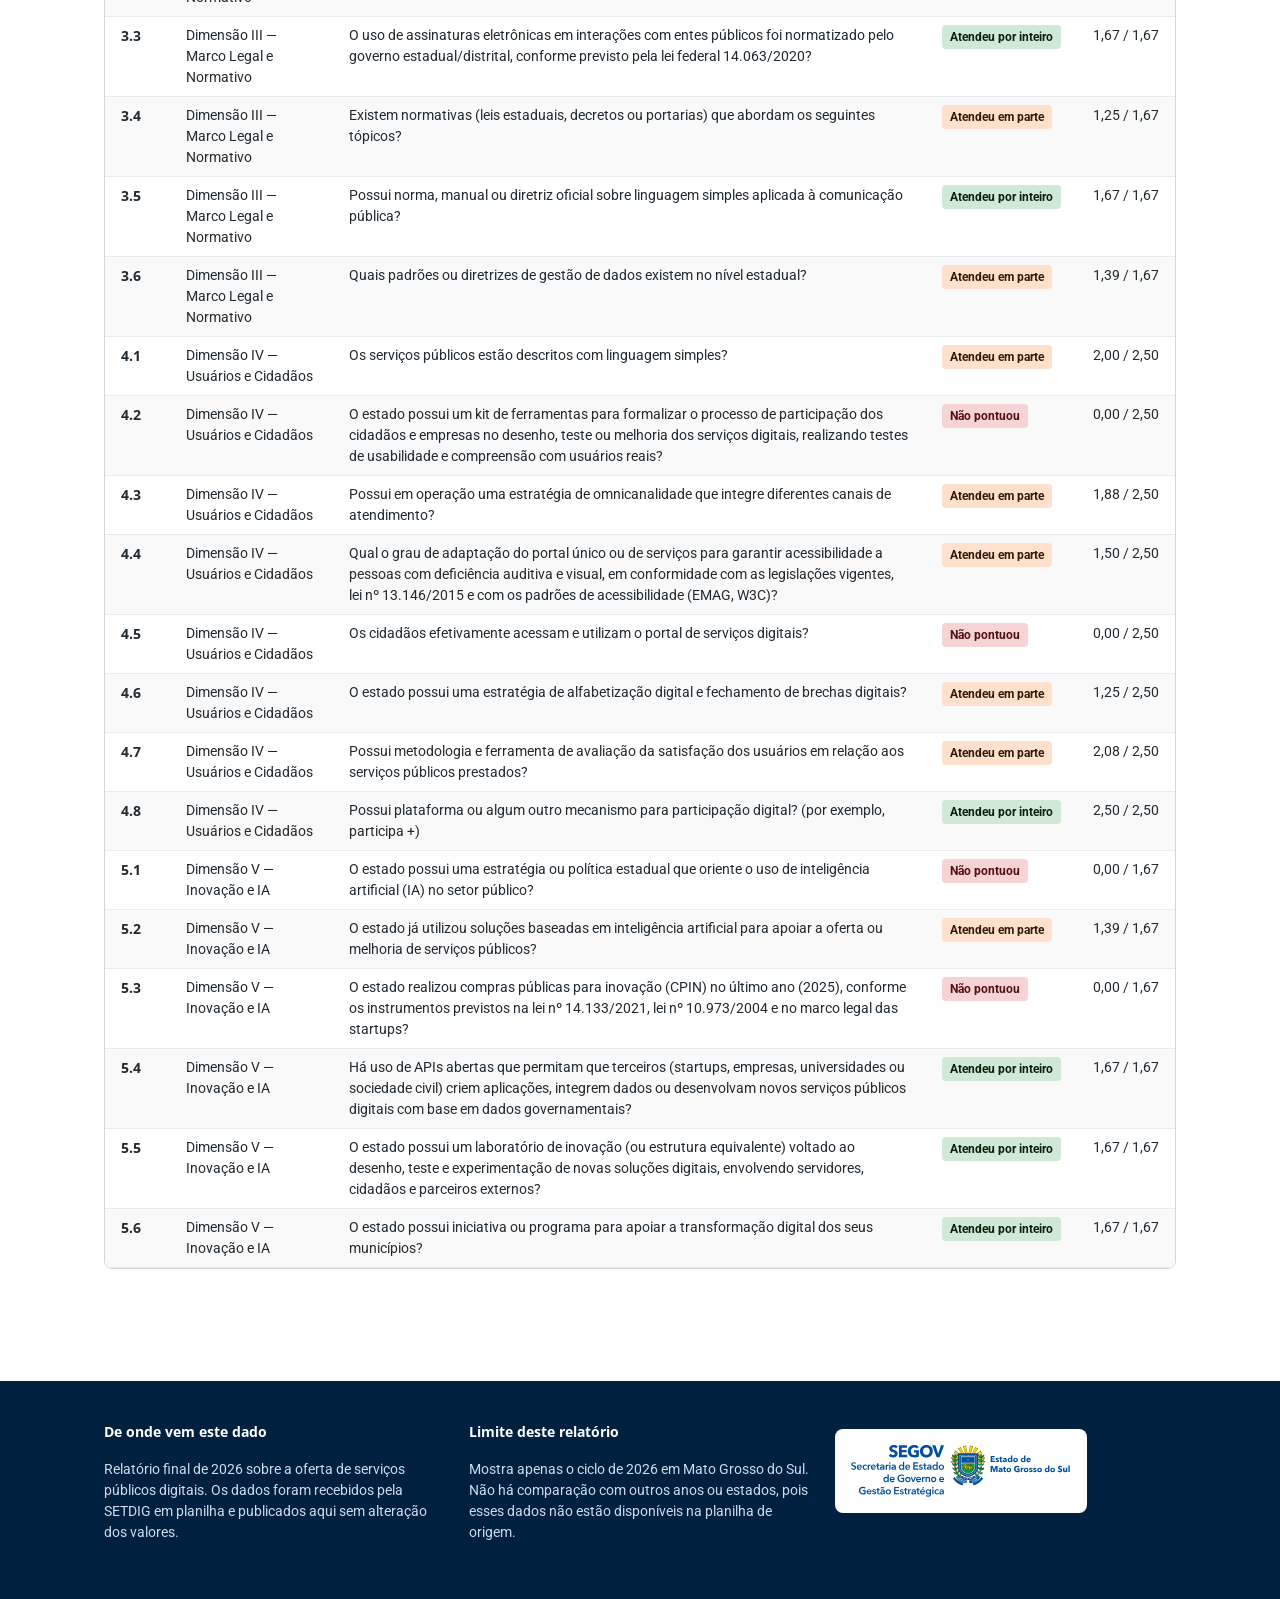
==== commit 4fceee09: "feat: abre o relatorio com o selo do ciclo As duas paginas passam a comecar informando o selo atribu" ====
--- a/index.html
+++ b/index.html
@@ -31,6 +31,7 @@
     <div class="wrap">
       <div>
         <p class="eyebrow">Avaliação nacional de serviços digitais · Ciclo 2026</p>
+        <div class="selo-bloco" id="selo"></div>
         <h1>Mato Grosso do Sul entrega bem o serviço. Falha em provar que o cidadão usa.</h1>
         <p class="lede">O Estado foi avaliado em <strong>44 exigências</strong> distribuídas em 5 dimensões.
           Fechou o ciclo com <strong>74,8 de 100 pontos</strong>. Quase dois terços de tudo que ficou de fora
--- a/assets/styles.css
+++ b/assets/styles.css
@@ -39,6 +39,12 @@
   --radius-btn: 4px;
   --radius-card: 8px;
 
+  /* Selos do ciclo - conceito da avaliacao, nao da marca do Estado */
+  --selo-ouro: #8A6D00;   --selo-ouro-bg: #FAEFC7;
+  --selo-prata: #4A5257;  --selo-prata-bg: #EAEBEC;
+  --selo-bronze: #8A4A1F; --selo-bronze-bg: #F6E2D3;
+  --selo-sem: #545D64;    --selo-sem-bg: #F9F9F9;
+
   /* Grid */
   --max: 1120px;
 }
@@ -117,6 +123,23 @@
   letter-spacing: .16em; text-transform: uppercase; color: var(--primary-200);
   margin: 0 0 16px;
 }
+/* ---------- Selo do ciclo ---------- */
+.selo-bloco { margin: 0 0 24px; }
+.selo-bloco:empty { display: none; }
+.selo {
+  display: inline-block; padding: 4px 16px; border-radius: var(--radius-btn);
+  font-family: var(--font-display); font-weight: 800; font-size: 18px;
+  letter-spacing: .04em; text-transform: uppercase;
+}
+.selo-ouro { background: var(--selo-ouro-bg); color: var(--selo-ouro); }
+.selo-prata { background: var(--selo-prata-bg); color: var(--selo-prata); }
+.selo-bronze { background: var(--selo-bronze-bg); color: var(--selo-bronze); }
+.selo-sem-selo { background: var(--selo-sem-bg); color: var(--selo-sem); }
+.selo-linha, .selo-queda { font-size: 16px; margin: 16px 0 0; max-width: 60ch; }
+.hero .selo-linha, .hero .selo-queda { color: #E8EFF7; }
+.hero .selo-linha strong, .hero .selo-queda strong { color: #fff; }
+.selo-queda { margin-top: 8px; }
+
 .hero h1 {
   font-size: clamp(32px, 4.4vw, 48px); line-height: 1.15;
   margin: 0 0 16px; letter-spacing: -.02em;
@@ -472,6 +495,9 @@
   .hero .lede { color: var(--content-secondary) !important; font-size: 11pt; }
   .hero .lede strong { color: var(--content-primary) !important; }
   .link-claro { color: var(--primary-500) !important; }
+  .selo { font-size: 13pt; }
+  .hero .selo-linha, .hero .selo-queda { color: var(--content-secondary) !important; font-size: 10pt; }
+  .hero .selo-linha strong, .hero .selo-queda strong { color: var(--content-primary) !important; }
 
   /* Anel da nota: traco e texto brancos ficariam invisiveis no papel */
   .score .ring circle:first-of-type { stroke: var(--bg-subtle) !important; }
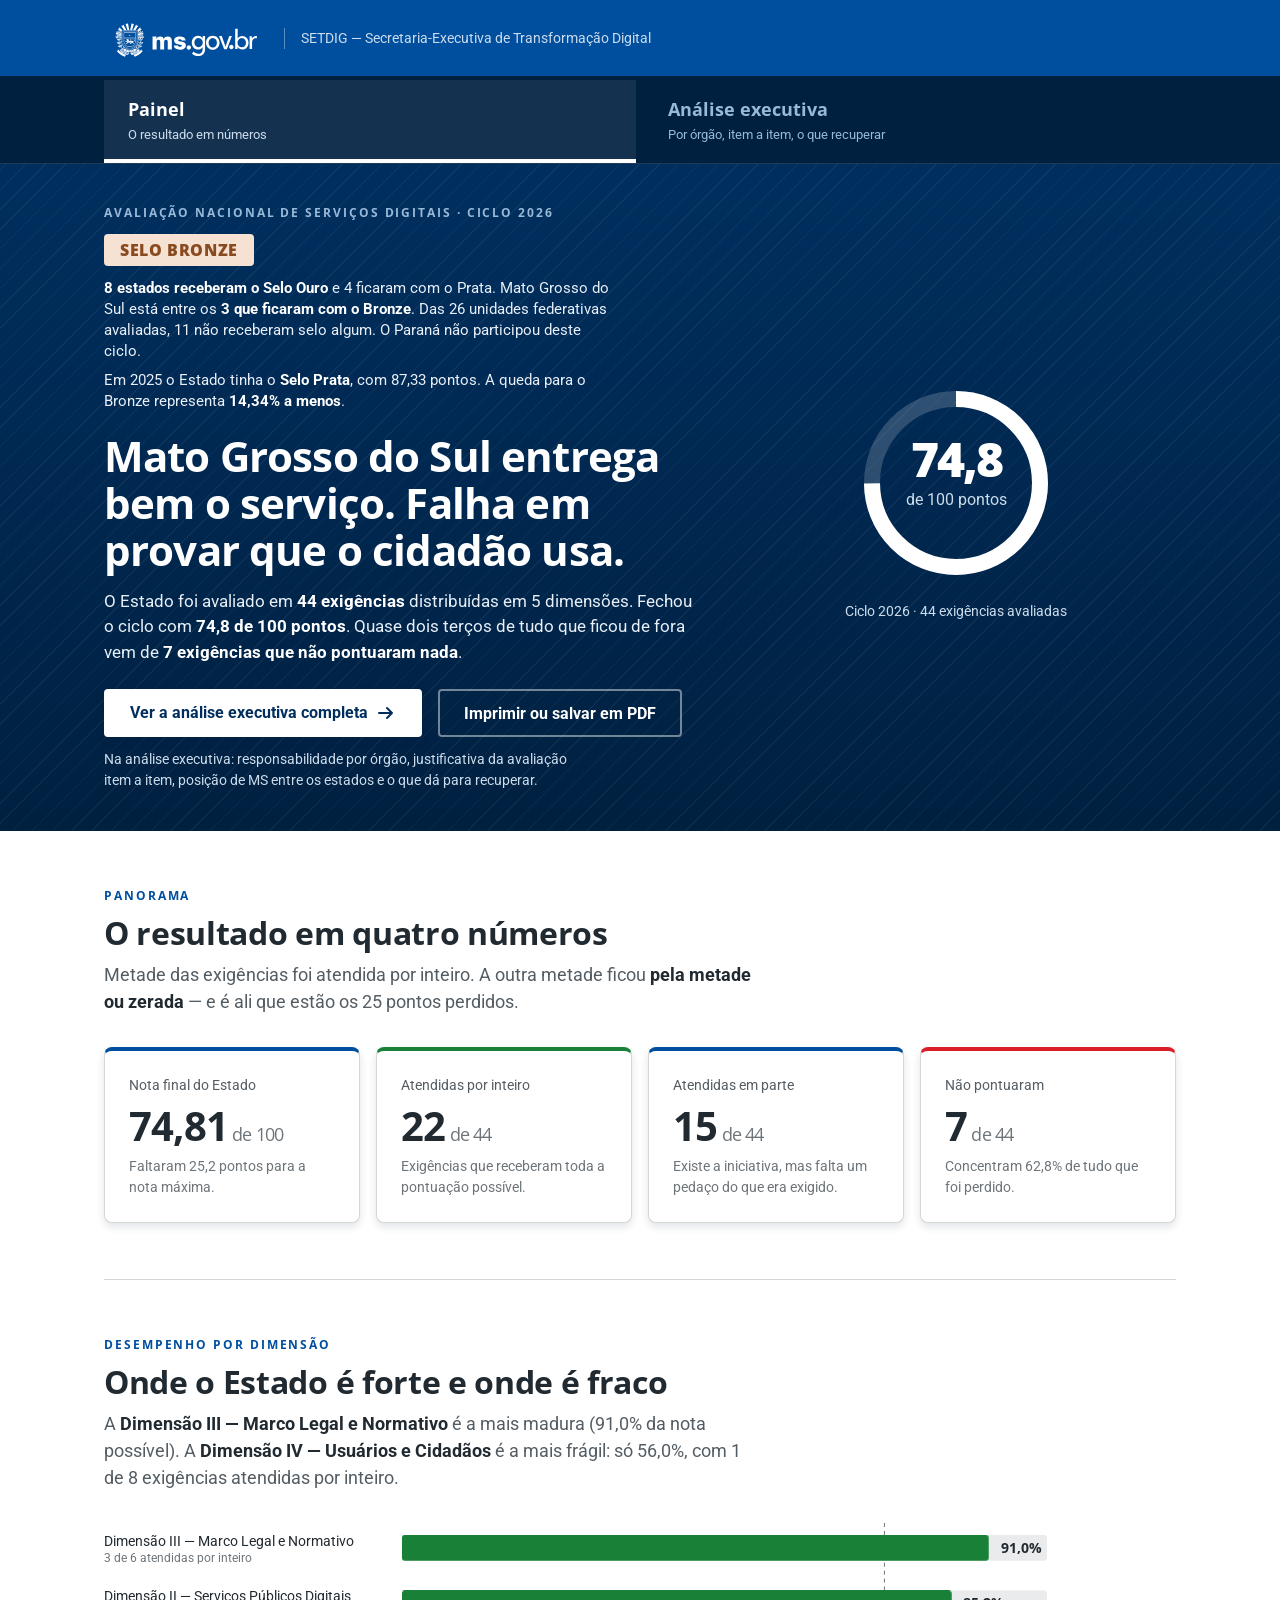
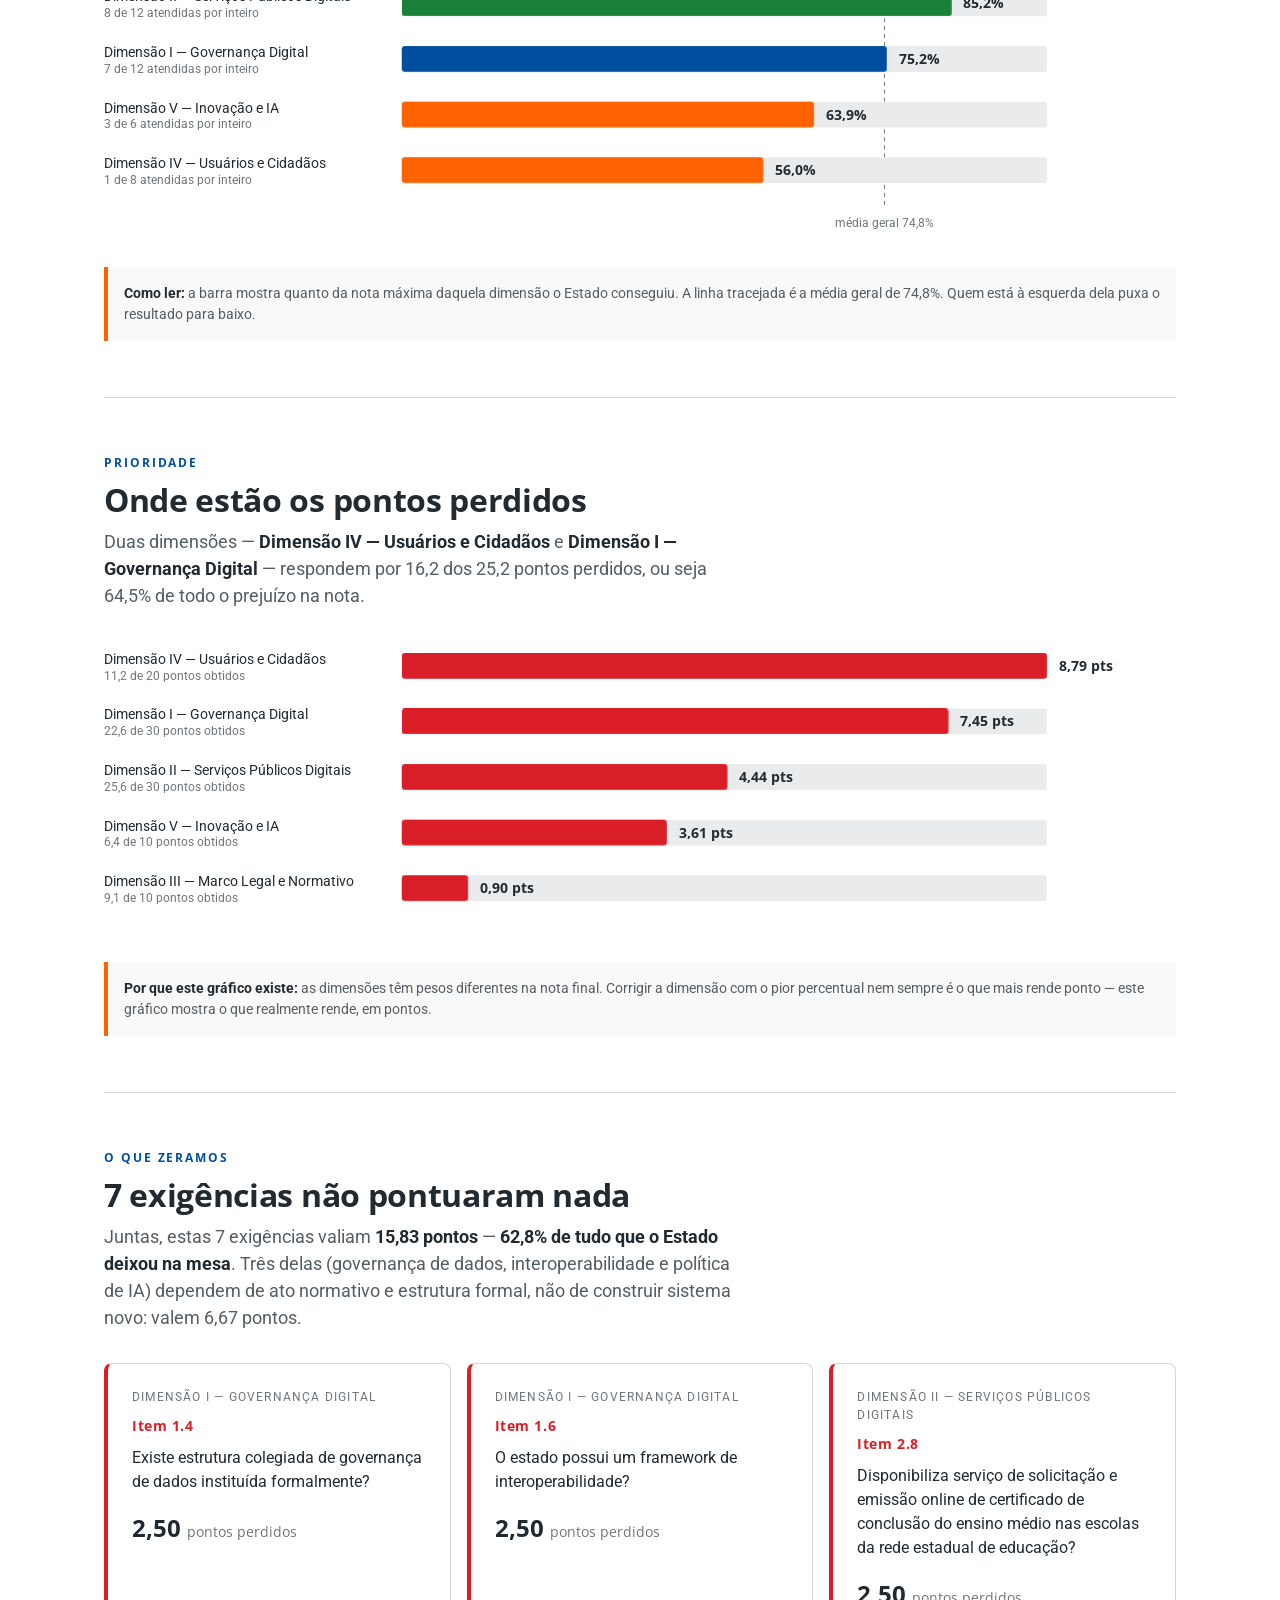
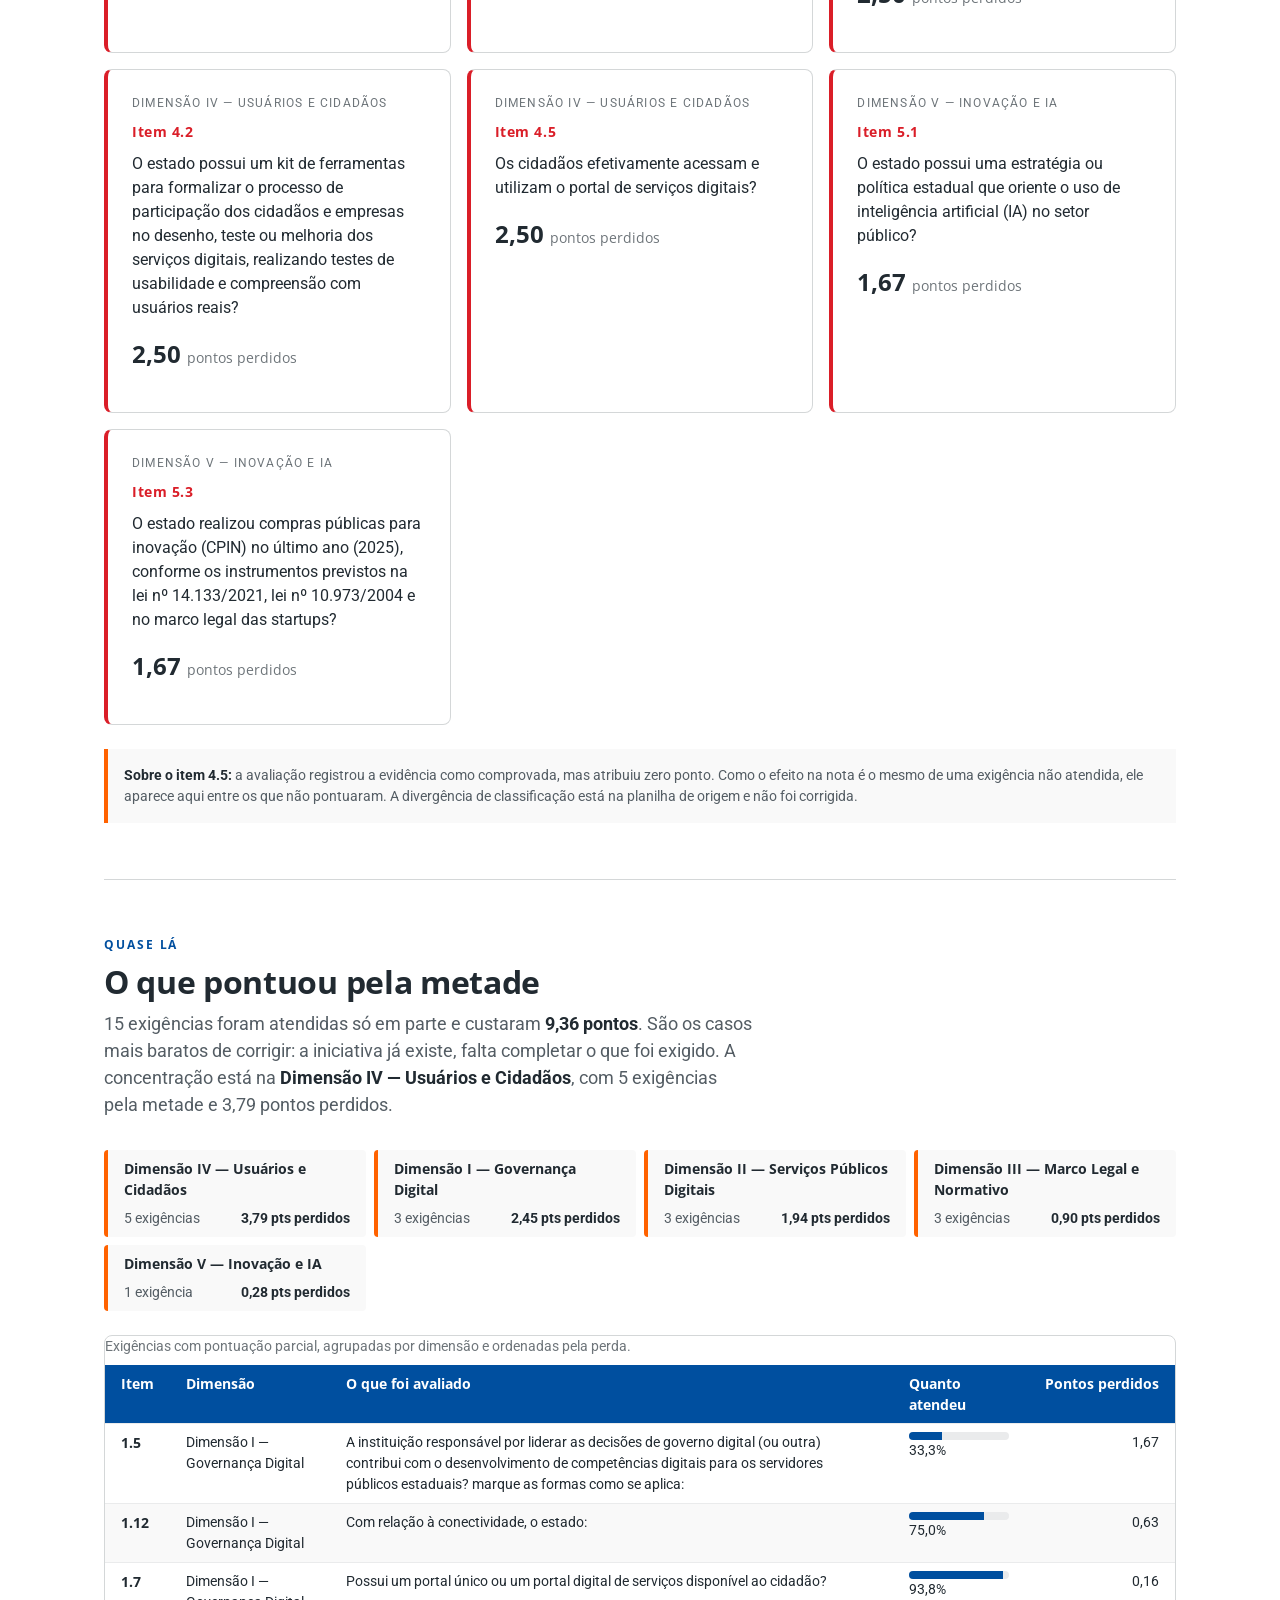
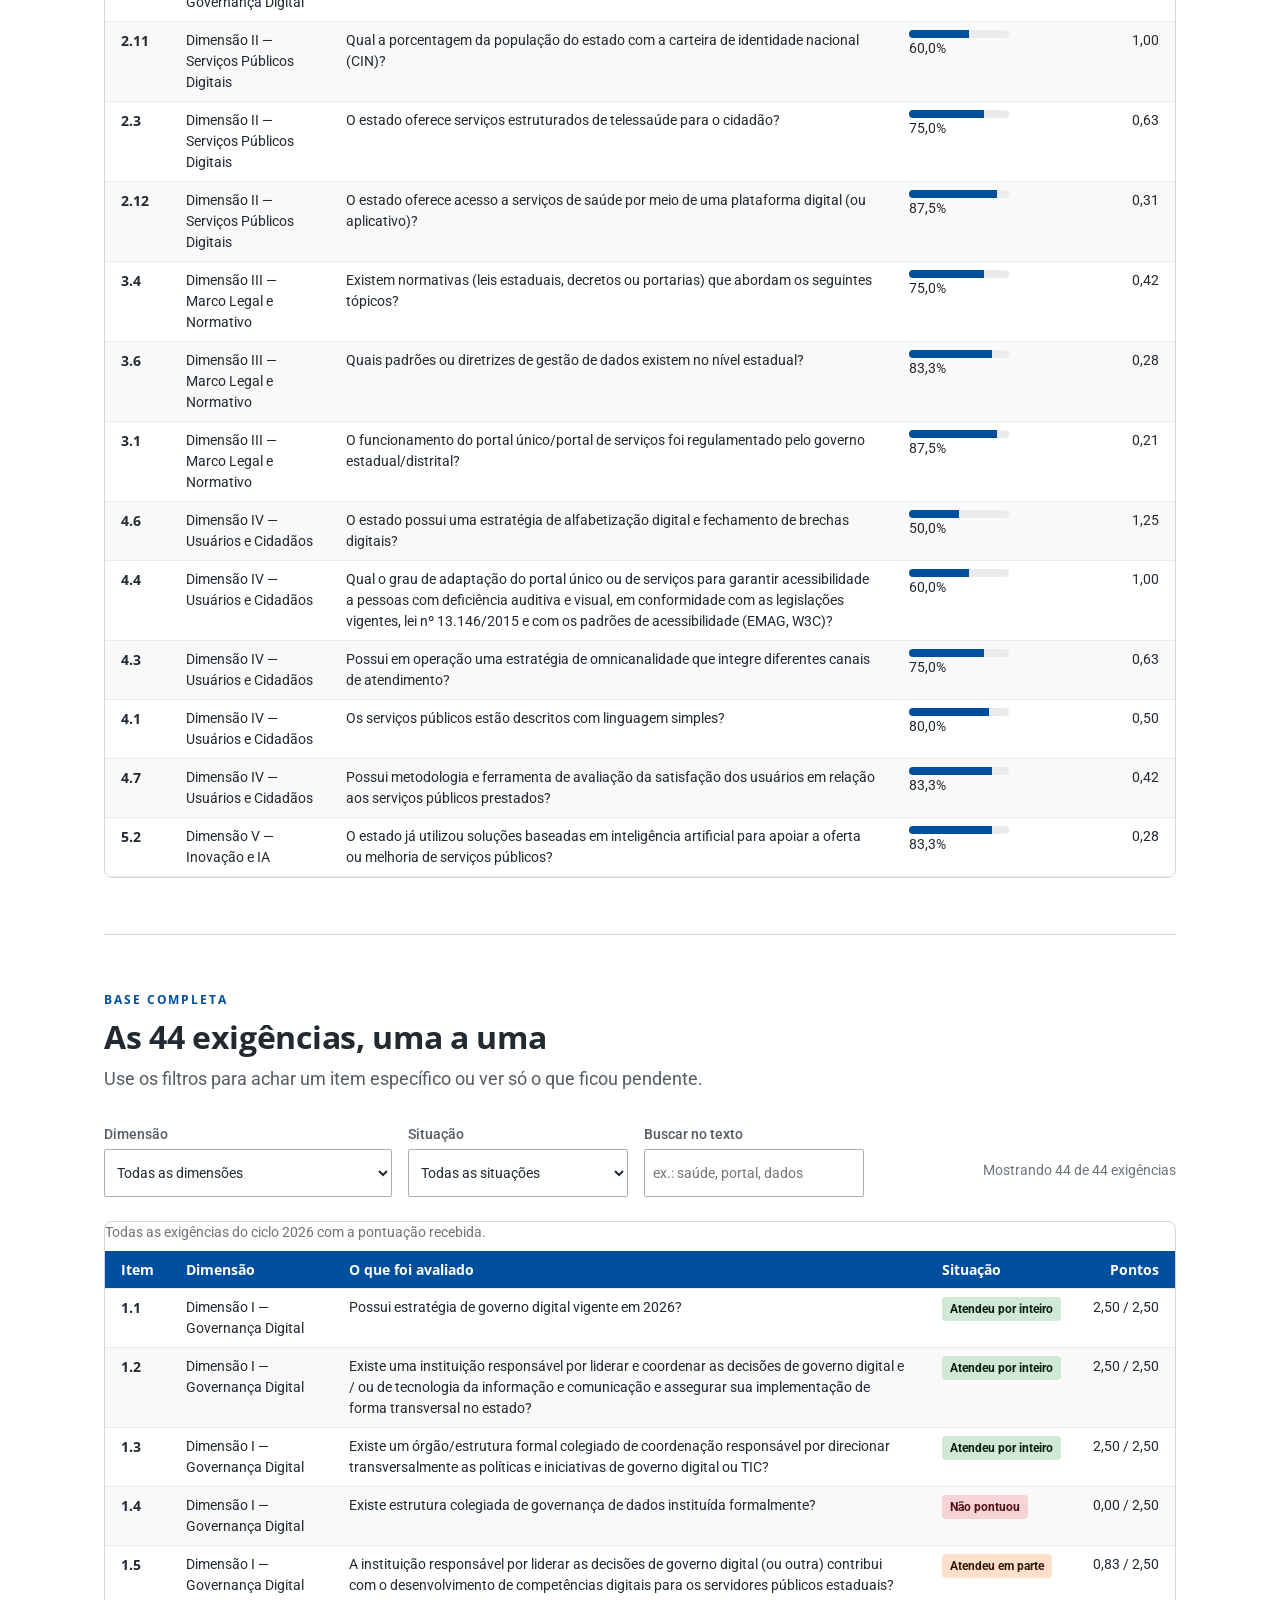
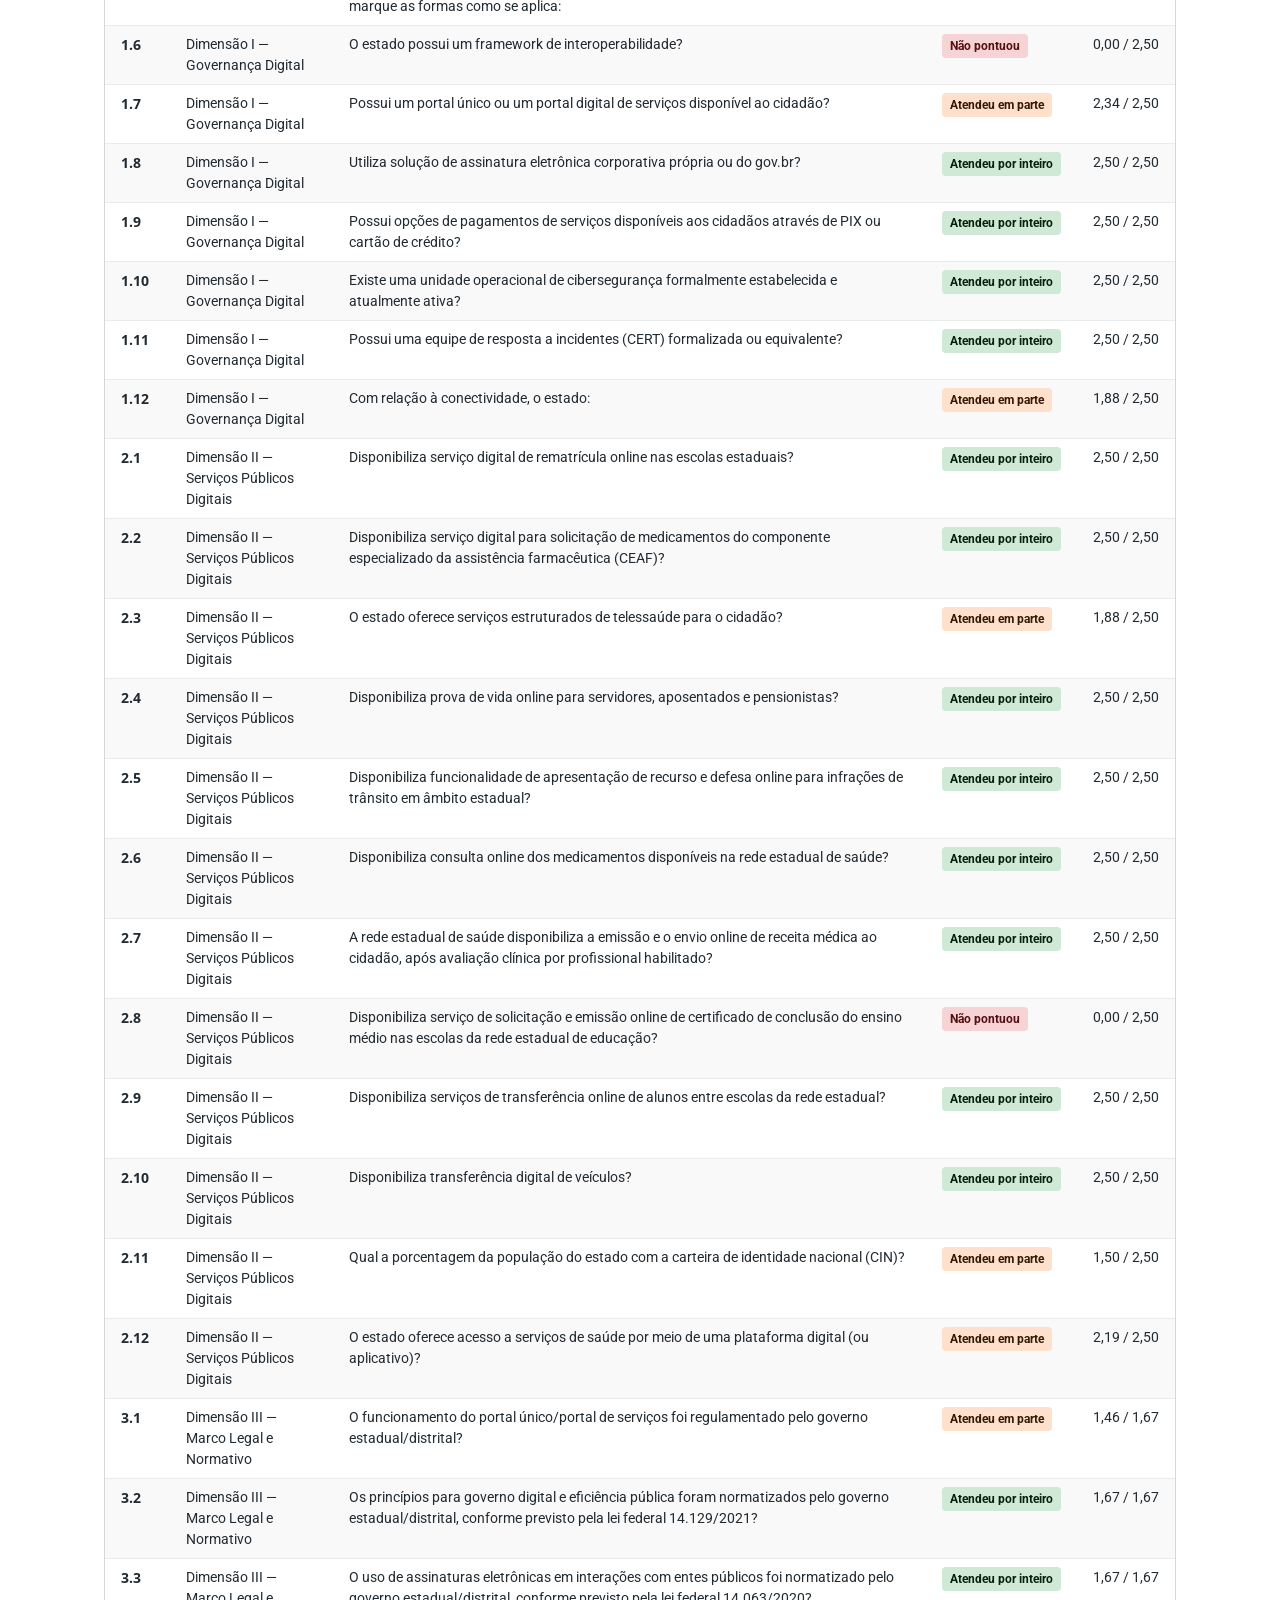
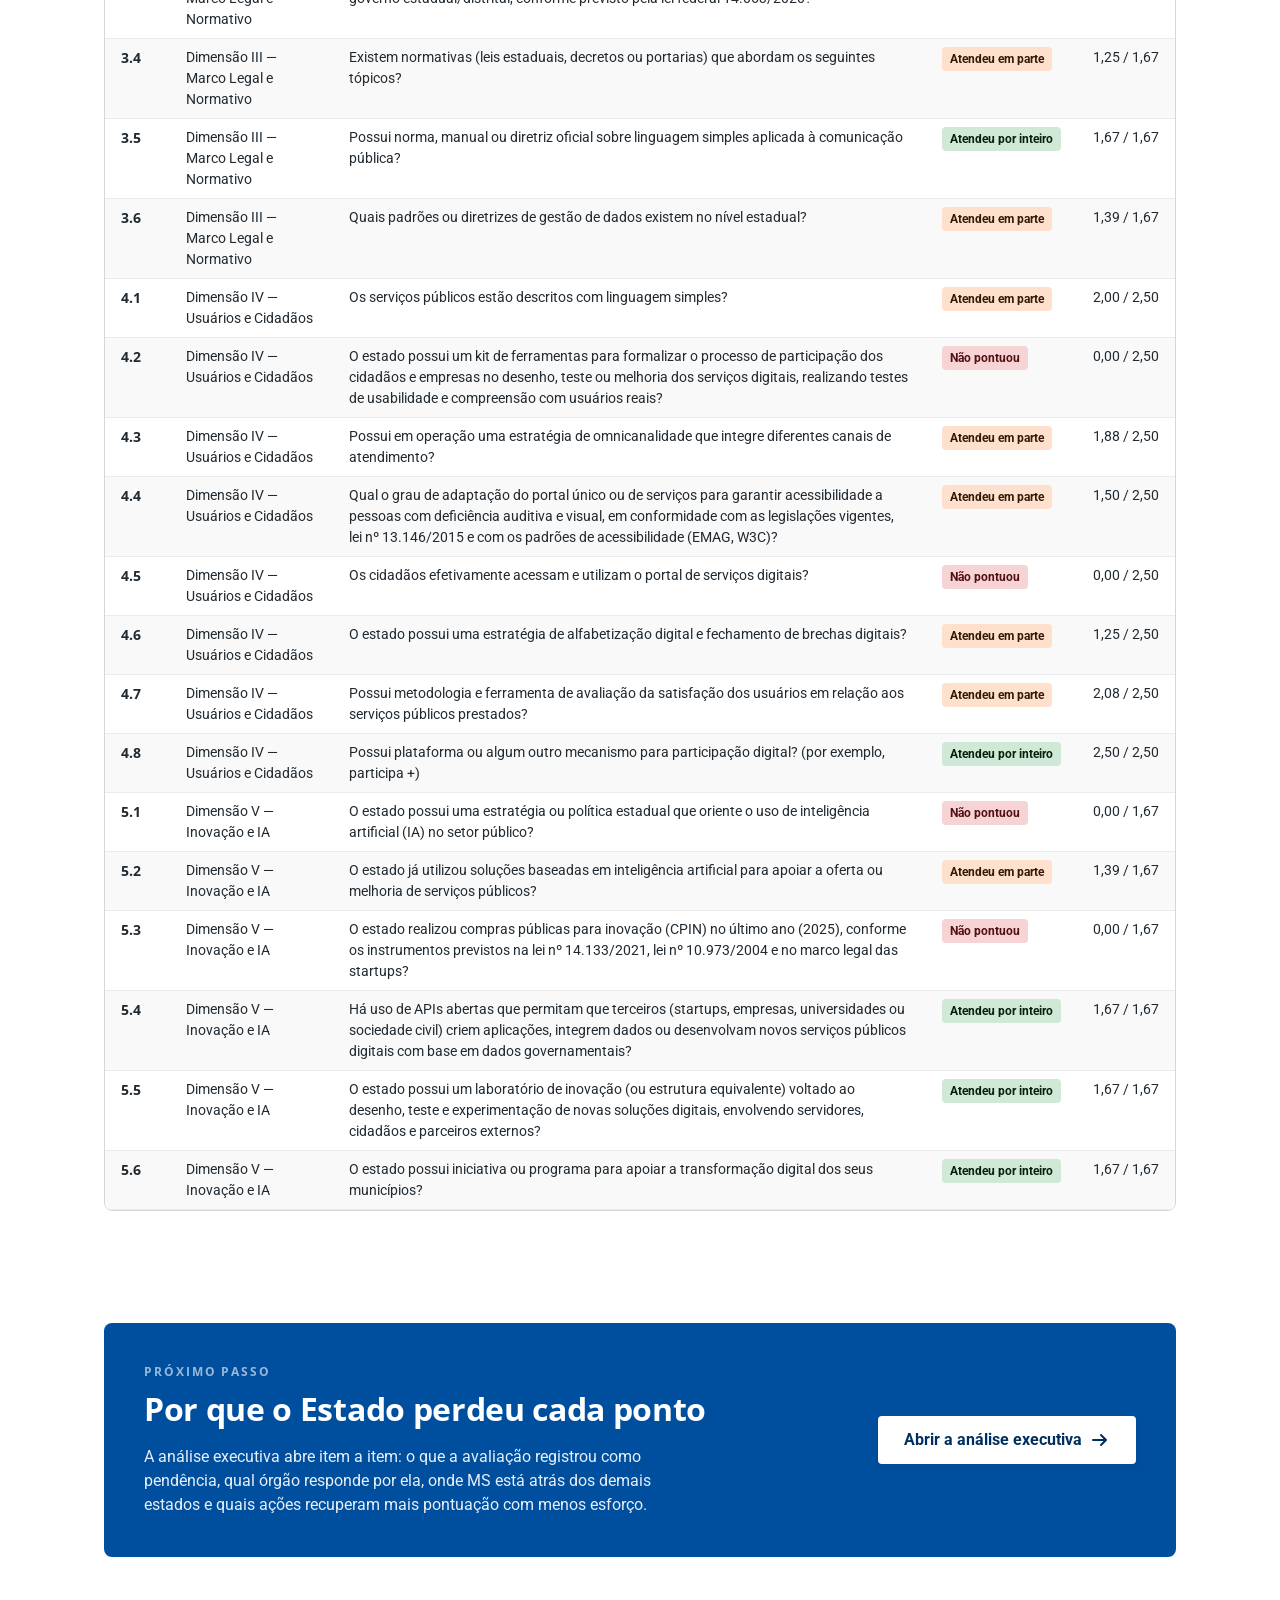
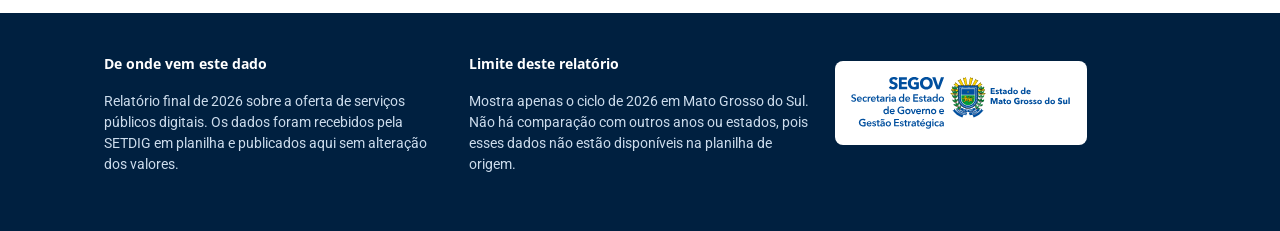
==== commit 6184a947: "feat: torna a analise executiva facil de achar a partir do painel O caminho para a analise era um li" ====
--- a/index.html
+++ b/index.html
@@ -15,7 +15,7 @@
   <link rel="stylesheet" href="assets/styles.css">
 </head>
 
-<body>
+<body class="painel">
 
   <a class="skip" href="#conteudo">Ir para o conteúdo</a>
 
@@ -26,6 +26,19 @@
       <span class="org">SETDIG — Secretaria-Executiva de Transformação Digital</span>
     </div>
   </div>
+
+  <nav class="abas" aria-label="Documentos do ciclo 2026">
+    <div class="wrap">
+      <a class="aba" href="index.html" aria-current="page">
+        <span class="aba-nome">Painel</span>
+        <span class="aba-desc">O resultado em números</span>
+      </a>
+      <a class="aba" href="analise.html">
+        <span class="aba-nome">Análise executiva</span>
+        <span class="aba-desc">Por órgão, item a item, o que recuperar</span>
+      </a>
+    </div>
+  </nav>
 
   <header class="hero">
     <div class="wrap">
@@ -36,11 +49,22 @@
         <p class="lede">O Estado foi avaliado em <strong>44 exigências</strong> distribuídas em 5 dimensões.
           Fechou o ciclo com <strong>74,8 de 100 pontos</strong>. Quase dois terços de tudo que ficou de fora
           vem de <strong>7 exigências que não pontuaram nada</strong>.</p>
-        <p class="lede"><a class="link-claro" href="analise.html">Ver a análise executiva completa</a> —
-          responsabilidade por órgão, justificativa item a item e o que dá para recuperar.</p>
-        <button type="button" class="btn-imprimir" onclick="window.print()">
-          Imprimir ou salvar em PDF
-        </button>
+        <div class="acoes">
+          <a class="btn btn-primario" href="analise.html">
+            Ver a análise executiva completa
+            <svg class="btn-seta" viewBox="0 0 20 20" width="20" height="20" aria-hidden="true" focusable="false">
+              <path d="M3 10h13M11 5l5 5-5 5" fill="none" stroke="currentColor" stroke-width="2"
+                stroke-linecap="round" stroke-linejoin="round" />
+            </svg>
+          </a>
+          <button type="button" class="btn btn-secundario" onclick="window.print()">
+            Imprimir ou salvar em PDF
+          </button>
+        </div>
+        <p class="acoes-nota">Na análise executiva: responsabilidade por órgão, justificativa da
+          avaliação item a item, posição de MS entre os estados e o que dá para recuperar.</p>
+        <p class="so-impressao">A análise executiva completa está em
+          <strong>fabioramos-02.github.io/abep/analise.html</strong></p>
       </div>
       <div class="score" id="score"></div>
     </div>
@@ -163,6 +187,23 @@
       </div>
     </section>
 
+    <aside class="proximo">
+      <div>
+        <p class="proximo-rotulo">Próximo passo</p>
+        <h2>Por que o Estado perdeu cada ponto</h2>
+        <p>A análise executiva abre item a item: o que a avaliação registrou como pendência, qual órgão
+          responde por ela, onde MS está atrás dos demais estados e quais ações recuperam mais pontuação
+          com menos esforço.</p>
+      </div>
+      <a class="btn btn-primario" href="analise.html">
+        Abrir a análise executiva
+        <svg class="btn-seta" viewBox="0 0 20 20" width="20" height="20" aria-hidden="true" focusable="false">
+          <path d="M3 10h13M11 5l5 5-5 5" fill="none" stroke="currentColor" stroke-width="2"
+            stroke-linecap="round" stroke-linejoin="round" />
+        </svg>
+      </a>
+    </aside>
+
   </main>
 
   <footer>
--- a/assets/styles.css
+++ b/assets/styles.css
@@ -114,37 +114,58 @@
 }
 .hero .wrap {
   position: relative; z-index: 1;
-  padding-top: 56px; padding-bottom: 56px;
+  padding-top: 40px; padding-bottom: 40px;
   display: grid; grid-template-columns: minmax(0, 1.35fr) minmax(0, 1fr);
-  gap: 56px; align-items: center;
+  gap: 40px; align-items: center;
 }
 .eyebrow {
   font-family: var(--font-display); font-weight: 700; font-size: 12px;
   letter-spacing: .16em; text-transform: uppercase; color: var(--primary-200);
-  margin: 0 0 16px;
-}
+  margin: 0 0 12px;
+}
+/* Entrada da capa: um unico movimento encadeado, do rotulo ao botao, para o olho
+   percorrer a hierarquia na ordem certa e parar na acao. */
+@media (prefers-reduced-motion: no-preference) {
+  .hero .eyebrow, .hero .selo-bloco, .hero h1, .hero .lede,
+  .hero .acoes, .hero .acoes-nota, .hero .score {
+    animation: rise .55s cubic-bezier(.22, .61, .36, 1) both;
+  }
+  .hero .selo-bloco { animation-delay: 70ms; }
+  .hero h1 { animation-delay: 140ms; }
+  .hero .lede { animation-delay: 210ms; }
+  .hero .acoes { animation-delay: 280ms; }
+  .hero .acoes-nota { animation-delay: 350ms; }
+  .hero .score { animation-delay: 200ms; }
+}
+@media (prefers-reduced-motion: reduce) {
+  *, *::before, *::after { animation: none !important; transition: none !important; }
+  html { scroll-behavior: auto; }
+}
+
 /* ---------- Selo do ciclo ---------- */
 .selo-bloco { margin: 0 0 24px; }
 .selo-bloco:empty { display: none; }
 .selo {
   display: inline-block; padding: 4px 16px; border-radius: var(--radius-btn);
-  font-family: var(--font-display); font-weight: 800; font-size: 18px;
+  font-family: var(--font-display); font-weight: 800; font-size: 16px;
   letter-spacing: .04em; text-transform: uppercase;
 }
 .selo-ouro { background: var(--selo-ouro-bg); color: var(--selo-ouro); }
 .selo-prata { background: var(--selo-prata-bg); color: var(--selo-prata); }
 .selo-bronze { background: var(--selo-bronze-bg); color: var(--selo-bronze); }
 .selo-sem-selo { background: var(--selo-sem-bg); color: var(--selo-sem); }
-.selo-linha, .selo-queda { font-size: 16px; margin: 16px 0 0; max-width: 60ch; }
+.selo-linha, .selo-queda { font-size: 15px; margin: 12px 0 0; max-width: 64ch; }
+.hero .selo-bloco { margin-bottom: 20px; }
+.hero .selo-linha, .hero .selo-queda { line-height: 1.4; }
 .hero .selo-linha, .hero .selo-queda { color: #E8EFF7; }
 .hero .selo-linha strong, .hero .selo-queda strong { color: #fff; }
 .selo-queda { margin-top: 8px; }
 
 .hero h1 {
-  font-size: clamp(32px, 4.4vw, 48px); line-height: 1.15;
+  font-size: clamp(28px, 3.6vw, 42px); line-height: 1.12;
   margin: 0 0 16px; letter-spacing: -.02em;
 }
-.hero .lede { font-size: 18px; color: #E8EFF7; margin: 0; max-width: 56ch; }
+.hero .lede { font-size: 17px; color: #E8EFF7; margin: 0; max-width: 60ch; }
 .hero .lede strong { color: #fff; }
 
 .score { text-align: center; }
@@ -429,6 +450,10 @@
 .achado li strong { color: var(--content-primary); }
 
 @media (max-width: 720px) {
+  .abas .wrap { flex-direction: column; gap: 0; }
+  .aba { border-bottom-width: 2px; padding: 12px 16px; }
+  .acoes { flex-direction: column; align-items: stretch; }
+  .btn { width: 100%; }
   .sumario ol { gap: 8px 16px; padding: 8px 0; }
   .item-perda { margin-left: 0; }
 }
@@ -455,15 +480,75 @@
    é parte da entrega, não um extra.
    ============================================================ */
 
-.btn-imprimir {
-  display: inline-flex; align-items: center; gap: 8px;
-  margin-top: 24px; padding: 0 16px; height: 40px;
-  background: #fff; color: var(--primary-500);
-  border: 2px solid #fff; border-radius: var(--radius-btn);
-  font-family: var(--font-body); font-size: 14px; font-weight: 700;
-  cursor: pointer; transition: background 150ms ease, color 150ms ease;
-}
-.btn-imprimir:hover { background: transparent; color: #fff; }
+/* ---------- Botoes ---------- */
+.btn {
+  display: inline-flex; align-items: center; justify-content: center; gap: 8px;
+  min-height: 48px; padding: 0 24px;
+  border-radius: var(--radius-btn); border: 2px solid transparent;
+  font-family: var(--font-body); font-size: 16px; font-weight: 700;
+  text-decoration: none; cursor: pointer; white-space: nowrap;
+  transition: background 160ms ease, color 160ms ease, border-color 160ms ease,
+              transform 160ms ease, box-shadow 160ms ease;
+}
+.btn-seta { flex: none; transition: transform 160ms ease; }
+.btn:hover .btn-seta { transform: translateX(4px); }
+.btn:active { transform: translateY(1px); }
+
+/* Sobre o azul da capa: o primario e a unica superficie branca solida da area,
+   entao a acao principal e a primeira coisa que o olho encontra. */
+.btn-primario {
+  background: #fff; color: var(--primary-600); border-color: #fff;
+  box-shadow: var(--shadow-4);
+}
+.btn-primario:hover { background: var(--primary-100); border-color: var(--primary-100); }
+.btn-secundario { background: transparent; color: #fff; border-color: rgba(255, 255, 255, .45); }
+.btn-secundario:hover { border-color: #fff; background: rgba(255, 255, 255, .08); }
+
+.acoes { display: flex; flex-wrap: wrap; gap: 16px; margin-top: 24px; }
+.acoes-nota { font-size: 14px; color: var(--primary-100); margin: 12px 0 0; max-width: 60ch; }
+.so-impressao { display: none; }
+
+/* ---------- Abas de navegacao ---------- */
+.abas { background: var(--primary-700); border-bottom: 1px solid rgba(255, 255, 255, .12); }
+.abas .wrap { display: flex; gap: 8px; padding-left: 24px; padding-right: 24px; }
+.aba {
+  flex: 1 1 0; min-width: 0;
+  padding: 16px 24px 14px; border-bottom: 4px solid transparent;
+  color: var(--primary-200); text-decoration: none;
+  transition: background 160ms ease, color 160ms ease, border-color 160ms ease;
+}
+.aba:hover { background: rgba(255, 255, 255, .06); color: #fff; }
+.aba-nome {
+  display: block; font-family: var(--font-display); font-weight: 700; font-size: 18px;
+}
+.aba-desc { display: block; font-size: 13px; margin-top: 2px; }
+.aba[aria-current="page"] {
+  color: #fff; border-bottom-color: #fff; background: rgba(255, 255, 255, .08);
+}
+.aba[aria-current="page"] .aba-desc { color: var(--primary-100); }
+
+/* ---------- Chamada de encerramento do painel ---------- */
+.proximo {
+  display: flex; flex-wrap: wrap; align-items: center; justify-content: space-between;
+  gap: 32px; margin: 56px 0; padding: 40px;
+  background: var(--primary-500); color: #fff; border-radius: var(--radius-card);
+}
+.proximo > div { flex: 1 1 380px; }
+.proximo .proximo-rotulo {
+  font-family: var(--font-display); font-weight: 700; font-size: 12px;
+  letter-spacing: .16em; text-transform: uppercase; color: var(--primary-200); margin: 0 0 8px;
+}
+.proximo h2 { color: #fff; margin-bottom: 16px; }
+.proximo p { color: #E8EFF7; margin: 0; max-width: 62ch; }
+.proximo .btn-primario { color: var(--primary-600); }
+
+/* Ajustes de tela estreita para os blocos definidos acima - precisam vir depois
+   deles na cascata para valer. */
+@media (max-width: 720px) {
+  .proximo { padding: 24px; margin: 32px 0; gap: 24px; }
+  .proximo h2 { font-size: 24px; }
+  .proximo .btn { width: 100%; }
+}
 
 @page {
   size: A4 portrait;
@@ -478,18 +563,43 @@
   html { scroll-behavior: auto; }
   body { font-size: 10.5pt; line-height: 1.4; background: #fff; }
 
+  /* A margem fisica quem da e o @page. Zerar o recuo lateral alinha tudo na mesma
+     coluna e devolve largura util para as tabelas. */
+  .wrap { max-width: none; padding-left: 0; padding-right: 0; }
+
   /* Controles de tela nao existem no papel */
-  .skip, .sumario, .filters, .btn-imprimir, .count { display: none !important; }
+  .skip, .sumario, .filters, .btn, .acoes, .count { display: none !important; }
+  /* No papel o link vira endereco escrito, senao a referencia se perde */
+  .so-impressao { display: block; font-size: 9.5pt; color: var(--content-secondary) !important; margin: 4mm 0 0; }
+  .so-impressao strong { color: var(--primary-500) !important; }
+  .acoes-nota { color: var(--content-secondary) !important; font-size: 9.5pt; }
+  /* A aba ativa vira etiqueta do documento; a outra nao interessa no papel */
+  /* A aba ativa alinha com o resto do conteudo, nao com a margem da folha */
+  .abas { background: #fff !important; border-bottom: 0; }
+  .abas .wrap { padding-left: 0; padding-right: 0; }
+  .aba { display: none; }
+  .aba[aria-current="page"] { display: block; background: none !important; padding: 3mm 0 2mm; border: 0; }
+  .aba[aria-current="page"] .aba-nome { color: var(--primary-500) !important; font-size: 11pt; }
+  .aba[aria-current="page"] .aba-desc { color: var(--content-secondary) !important; font-size: 9pt; }
+  .proximo {
+    background: #fff !important; color: var(--content-primary) !important;
+    border: 2px solid var(--primary-500); padding: 5mm; margin: 6mm 0; break-inside: avoid;
+  }
+  .proximo h2, .proximo p, .proximo .proximo-rotulo { color: var(--content-primary) !important; }
 
   /* Faixa institucional: mantem o azul, a marca do Estado e branca e so aparece sobre ele */
   .gov { border-bottom-width: 2px; }
-  .gov .wrap { min-height: 0; padding: 6mm 0; }
+  .gov .wrap { min-height: 0; padding-top: 5mm; padding-bottom: 5mm; }
   .logo-ms { height: 14mm; }
 
   /* Capa: fundo escuro vira claro para economizar tinta e manter legibilidade */
-  .hero { background: #fff !important; color: var(--content-primary) !important; border-bottom: 2px solid var(--primary-500); }
+  /* overflow hidden em bloco que atravessa quebra de pagina pode cortar conteudo */
+  .hero {
+    background: #fff !important; color: var(--content-primary) !important;
+    border-bottom: 2px solid var(--primary-500); overflow: visible !important;
+  }
   .hero::after { display: none; }
-  .hero .wrap { padding: 8mm 0; gap: 8mm; break-after: page; }
+  .hero .wrap { padding-top: 6mm; padding-bottom: 6mm; gap: 8mm; break-after: page; }
   .hero h1 { font-size: 22pt; }
   .eyebrow { color: var(--primary-500) !important; }
   .hero .lede { color: var(--content-secondary) !important; font-size: 11pt; }
@@ -563,4 +673,16 @@
 
   /* Itens ocultos por filtro continuam ocultos: imprime o que está na tela */
   [hidden] { display: none !important; }
-}
+
+  /* O painel é resumo: seção por página gastaria papel à toa. As seções fluem uma
+     atrás da outra e só a tabela completa, que é anexo, começa em página nova.
+     Na análise executiva a regra continua sendo uma seção por página. */
+  .painel .hero .wrap { break-after: auto; }
+  .painel main > section { break-before: auto; padding: 6mm 0 0; }
+  .painel main > section + section { border-top: 1px solid var(--border-default); }
+  .painel main > section:last-of-type { break-before: page; border-top: 0; }
+  .painel .zeros { grid-template-columns: repeat(3, 1fr); }
+  .painel .zero { padding: 3mm; }
+  .painel .zero p.q { font-size: 9pt; margin: 2mm 0 3mm; }
+  .painel .zero .lost { font-size: 13pt; }
+}
